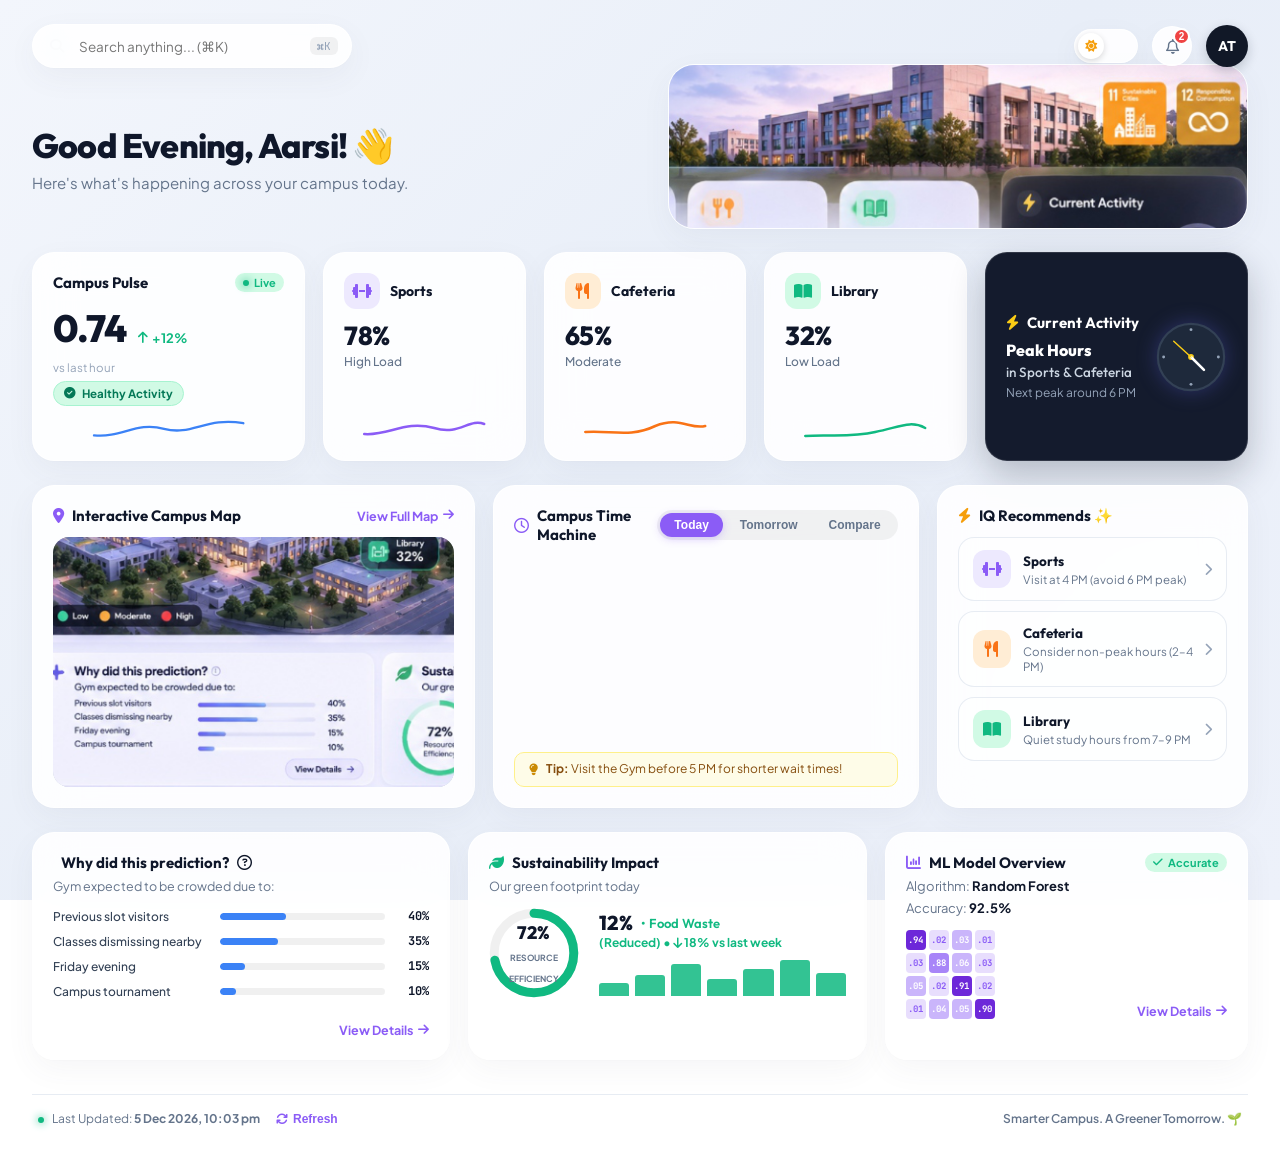
==== web/index.html @ 89b10dd8 "Revamp UI/UX to match collegiate glassmorphic dashboard design" ====
<!DOCTYPE html>
<html lang="en">
<head>
  <meta charset="UTF-8">
  <meta name="viewport" content="width=device-width, initial-scale=1.0">
  <title>Campus IQ | Smart Campus Resource Intelligence</title>
  <link rel="preconnect" href="https://fonts.googleapis.com">
  <link rel="preconnect" href="https://fonts.gstatic.com" crossorigin>
  <link href="https://fonts.googleapis.com/css2?family=JetBrains+Mono:wght@400;500;600;700&family=Outfit:wght@400;500;600;700;800;900&family=Plus+Jakarta+Sans:wght@300;400;500;600;700;800&display=swap" rel="stylesheet">
  <link rel="stylesheet" href="https://cdnjs.cloudflare.com/ajax/libs/font-awesome/6.4.0/css/all.min.css">
  <script src="js/chart.umd.min.js"></script>
  <link rel="stylesheet" href="css/style.css">
</head>
<body>

  <!-- ==============================================================================
       1. TOP NAVBAR (SEARCH & CONTROLS)
       ============================================================================== -->
  <header class="top-navbar">
    <div class="search-pill-box">
      <i class="fa-solid fa-magnifying-glass"></i>
      <input type="text" class="search-pill-input" id="global-search-input" placeholder="Search anything... (⌘K)">
      <span class="search-shortcut-badge">⌘K</span>
    </div>

    <div class="top-nav-right">
      <!-- Dark/Light Theme Toggle Switch -->
      <div class="theme-toggle-pill" id="theme-toggle-btn" title="Toggle Light / Dark Mode">
        <div class="theme-toggle-slider" id="theme-toggle-slider">
          <i class="fa-solid fa-sun" id="theme-toggle-icon"></i>
        </div>
      </div>

      <!-- Notification Bell with Unread Badge -->
      <button class="notif-btn" id="btn-notifications" title="Campus Alerts (2 Unread)">
        <i class="fa-regular fa-bell"></i>
        <span class="notif-badge">2</span>
      </button>

      <!-- User Profile Badge (Aarsi Trivedi) -->
      <div class="user-avatar-pill" id="btn-user-profile" title="Aarsi Trivedi — Student Dashboard">
        AT
      </div>
    </div>
  </header>

  <!-- ==============================================================================
       2. HERO GREETING BANNER & CAMPUS ARCHITECTURE PANORAMA
       ============================================================================== -->
  <section class="hero-greeting-container">
    <div class="greeting-text-wrap">
      <h1 id="greeting-title">Good Evening, Aarsi! 👋</h1>
      <p>Here's what's happening across your campus today.</p>
    </div>

    <!-- Campus Panorama Illustration & SDG Badges -->
    <div class="campus-panorama-box">
      <img src="images/building_clean.png" alt="Campus Architecture" class="campus-panorama-bg">
    </div>
  </section>

  <!-- ==============================================================================
       3. ROW 1: STATUS & TELEMETRY CARDS (5 COLUMNS)
       ============================================================================== -->
  <section class="row-status-cards">

    <!-- Card 1: Campus Pulse -->
    <div class="glass-card pulse-hero-card">
      <div class="card-header-flex">
        <span class="card-title-sm">Campus Pulse</span>
        <span class="live-pill">
          <span class="live-dot-pulsing"></span> Live
        </span>
      </div>

      <div class="pulse-val-group">
        <span class="pulse-big-number" id="card-cpi-val">0.74</span>
        <span class="pulse-trend-tag">
          <i class="fa-solid fa-arrow-up"></i> +12%
        </span>
      </div>
      <div class="pulse-sub-label">vs last hour</div>

      <div class="pulse-footer-flex">
        <span class="health-pill">
          <i class="fa-solid fa-circle-check"></i> Healthy Activity
        </span>
      </div>

      <!-- Decorative Smooth Wave Sparkline -->
      <svg class="sparkline-svg" viewBox="0 0 160 30" fill="none" xmlns="http://www.w3.org/2000/svg">
        <path d="M0,25 C30,28 45,10 75,18 C105,26 120,5 160,12" stroke="#3b82f6" stroke-width="2.5" stroke-linecap="round"/>
      </svg>
    </div>

    <!-- Card 2: Sports -->
    <div class="glass-card facility-metric-card" onclick="openFacilityDrawer('sports')" title="Click to view full Sports Complex simulator">
      <div>
        <div class="facility-top-row">
          <div class="facility-icon-circle icon-purple">
            <i class="fa-solid fa-dumbbell"></i>
          </div>
          <span class="facility-name">Sports</span>
        </div>
        <div class="facility-main-val" id="card-sports-val">78%</div>
        <div class="facility-load-text" id="card-sports-status">High Load</div>
      </div>
      <!-- Purple Sparkline Wave -->
      <svg class="sparkline-svg" viewBox="0 0 120 28" fill="none">
        <path d="M0,22 C25,24 40,8 70,16 C95,24 105,6 120,12" stroke="#8b5cf6" stroke-width="2.5" stroke-linecap="round"/>
      </svg>
    </div>

    <!-- Card 3: Cafeteria -->
    <div class="glass-card facility-metric-card" onclick="openFacilityDrawer('food')" title="Click to view Cafeteria & SDG 12 waste planner">
      <div>
        <div class="facility-top-row">
          <div class="facility-icon-circle icon-orange">
            <i class="fa-solid fa-utensils"></i>
          </div>
          <span class="facility-name">Cafeteria</span>
        </div>
        <div class="facility-main-val" id="card-food-val">65%</div>
        <div class="facility-load-text" id="card-food-status">Moderate</div>
      </div>
      <!-- Orange Sparkline Wave -->
      <svg class="sparkline-svg" viewBox="0 0 120 28" fill="none">
        <path d="M0,20 C25,18 45,26 70,14 C95,4 105,18 120,14" stroke="#f97316" stroke-width="2.5" stroke-linecap="round"/>
      </svg>
    </div>

    <!-- Card 4: Library -->
    <div class="glass-card facility-metric-card" onclick="openFacilityDrawer('library')" title="Click to view Library study space availability">
      <div>
        <div class="facility-top-row">
          <div class="facility-icon-circle icon-green">
            <i class="fa-solid fa-book-open"></i>
          </div>
          <span class="facility-name">Library</span>
        </div>
        <div class="facility-main-val" id="card-lib-val">32%</div>
        <div class="facility-load-text" id="card-lib-status">Low Load</div>
      </div>
      <!-- Green Sparkline Wave -->
      <svg class="sparkline-svg" viewBox="0 0 120 28" fill="none">
        <path d="M0,24 C20,22 45,26 70,20 C95,15 105,8 120,16" stroke="#10b981" stroke-width="2.5" stroke-linecap="round"/>
      </svg>
    </div>

    <!-- Card 5: Current Activity (Dark Navy) -->
    <div class="glass-card dark-activity-card">
      <div class="activity-info-side">
        <span class="card-title-sm"><i class="fa-solid fa-bolt"></i> Current Activity</span>
        <div class="activity-headline">Peak Hours<br><span style="font-weight: 500; font-size: 13.5px; color: #cbd5e1;">in Sports & Cafeteria</span></div>
        <div class="activity-next-peak">Next peak around 6 PM</div>
      </div>
      <div class="clock-graphic-side">
        <!-- Elegant Animated Analog Clock Graphic -->
        <svg class="analog-clock-svg" viewBox="0 0 100 100">
          <circle cx="50" cy="50" r="46" fill="#1e293b" stroke="#334155" stroke-width="3"/>
          <circle cx="50" cy="50" r="4" fill="#facc15"/>
          <!-- Hour tick marks -->
          <circle cx="50" cy="12" r="2" fill="#94a3b8"/><circle cx="88" cy="50" r="2" fill="#94a3b8"/>
          <circle cx="50" cy="88" r="2" fill="#94a3b8"/><circle cx="12" cy="50" r="2" fill="#94a3b8"/>
          <!-- Clock Hands (Time ~ 5:40) -->
          <line x1="50" y1="50" x2="68" y2="68" stroke="#ffffff" stroke-width="3.5" stroke-linecap="round"/>
          <line x1="50" y1="50" x2="26" y2="28" stroke="#facc15" stroke-width="2" stroke-linecap="round"/>
        </svg>
      </div>
    </div>

  </section>

  <!-- ==============================================================================
       4. ROW 2: MAP, TIME MACHINE & IQ RECOMMENDS (3 COLUMNS)
       ============================================================================== -->
  <section class="row-main-content">

    <!-- Card 6: Interactive Campus Map -->
    <div class="glass-card map-card-container">
      <div class="card-header-flex">
        <span class="card-title-sm"><i class="fa-solid fa-location-dot" style="color: var(--purple-main);"></i> Interactive Campus Map</span>
        <button class="card-action-link" onclick="openFacilityDrawer('map')">
          View Full Map <i class="fa-solid fa-arrow-right"></i>
        </button>
      </div>

      <div class="campus-map-interactive-wrap">
        <!-- 3D Isometric Campus Map Graphic (Exact Match) -->
        <img src="images/campus_map.png" alt="Interactive Campus Map" class="campus-map-img">

        <!-- Clickable Interactive Hotspots directly over the pins -->
        <div class="map-interactive-hotspot hotspot-sports" onclick="openFacilityDrawer('sports')" title="Sports Complex: 78% (Click to simulate)"></div>
        <div class="map-interactive-hotspot hotspot-cafeteria" onclick="openFacilityDrawer('food')" title="Cafeteria: 65% (Click to plan meal batch)"></div>
        <div class="map-interactive-hotspot hotspot-library" onclick="openFacilityDrawer('library')" title="Library: 32% (Click for seat availability)"></div>
      </div>
    </div>

    <!-- Card 7: Campus Time Machine -->
    <div class="glass-card time-machine-card">
      <div class="card-header-flex">
        <span class="card-title-sm"><i class="fa-regular fa-clock" style="color: var(--purple-main);"></i> Campus Time Machine</span>
        <!-- Time Machine Segmented Pills -->
        <div class="segmented-control-pills">
          <button class="seg-pill-btn active" data-period="today">Today</button>
          <button class="seg-pill-btn" data-period="tomorrow">Tomorrow</button>
          <button class="seg-pill-btn" data-period="compare">Compare</button>
        </div>
      </div>

      <!-- Hourly Line Chart Container -->
      <div class="chart-area-time-machine">
        <canvas id="timeMachineMainChart"></canvas>
      </div>

      <!-- Actionable Tip Banner -->
      <div class="tip-banner-pill">
        <i class="fa-solid fa-lightbulb" style="color: #ca8a04;"></i>
        <span><strong>Tip:</strong> Visit the Gym before 5 PM for shorter wait times!</span>
      </div>
    </div>

    <!-- Card 8: IQ Recommends -->
    <div class="glass-card iq-recommends-card">
      <div class="card-header-flex">
        <span class="card-title-sm"><i class="fa-solid fa-bolt" style="color: #f59e0b;"></i> IQ Recommends ✨</span>
      </div>

      <div class="recommends-list-wrap">
        <!-- Recommends 1: Sports -->
        <div class="rec-item-interactive" onclick="openFacilityDrawer('sports')">
          <div class="rec-item-left">
            <div class="rec-icon-square icon-purple">
              <i class="fa-solid fa-dumbbell"></i>
            </div>
            <div>
              <div class="rec-text-title">Sports</div>
              <div class="rec-text-sub">Visit at 4 PM (avoid 6 PM peak)</div>
            </div>
          </div>
          <i class="fa-solid fa-chevron-right rec-chevron"></i>
        </div>

        <!-- Recommends 2: Cafeteria -->
        <div class="rec-item-interactive" onclick="openFacilityDrawer('food')">
          <div class="rec-item-left">
            <div class="rec-icon-square icon-orange">
              <i class="fa-solid fa-utensils"></i>
            </div>
            <div>
              <div class="rec-text-title">Cafeteria</div>
              <div class="rec-text-sub">Consider non-peak hours (2–4 PM)</div>
            </div>
          </div>
          <i class="fa-solid fa-chevron-right rec-chevron"></i>
        </div>

        <!-- Recommends 3: Library -->
        <div class="rec-item-interactive" onclick="openFacilityDrawer('library')">
          <div class="rec-item-left">
            <div class="rec-icon-square icon-green">
              <i class="fa-solid fa-book-open"></i>
            </div>
            <div>
              <div class="rec-text-title">Library</div>
              <div class="rec-text-sub">Quiet study hours from 7–9 PM</div>
            </div>
          </div>
          <i class="fa-solid fa-chevron-right rec-chevron"></i>
        </div>
      </div>
    </div>

  </section>

  <!-- ==============================================================================
       5. ROW 3: ML EXPLANATION, SUSTAINABILITY & MODEL OVERVIEW (3 COLUMNS)
       ============================================================================== -->
  <section class="row-bottom-cards">

    <!-- Card 9: Why did this prediction? -->
    <div class="glass-card prediction-why-card">
      <div>
        <div class="card-header-flex">
          <span class="card-title-sm"><i class="fa-solid fa-sparkles" style="color: var(--blue-main);"></i> Why did this prediction? <i class="fa-regular fa-circle-question text-dim" title="Instance-level classical ML factor attribution"></i></span>
        </div>
        <div class="factor-sub-note">Gym expected to be crowded due to:</div>

        <!-- Factor 1 -->
        <div class="factor-bar-row">
          <span class="factor-label">Previous slot visitors</span>
          <div class="factor-progress-track">
            <div class="factor-progress-fill" style="width: 40%;"></div>
          </div>
          <span class="factor-pct-text">40%</span>
        </div>

        <!-- Factor 2 -->
        <div class="factor-bar-row">
          <span class="factor-label">Classes dismissing nearby</span>
          <div class="factor-progress-track">
            <div class="factor-progress-fill" style="width: 35%;"></div>
          </div>
          <span class="factor-pct-text">35%</span>
        </div>

        <!-- Factor 3 -->
        <div class="factor-bar-row">
          <span class="factor-label">Friday evening</span>
          <div class="factor-progress-track">
            <div class="factor-progress-fill" style="width: 15%;"></div>
          </div>
          <span class="factor-pct-text">15%</span>
        </div>

        <!-- Factor 4 -->
        <div class="factor-bar-row">
          <span class="factor-label">Campus tournament</span>
          <div class="factor-progress-track">
            <div class="factor-progress-fill" style="width: 10%;"></div>
          </div>
          <span class="factor-pct-text">10%</span>
        </div>
      </div>

      <div style="text-align: right; margin-top: 10px;">
        <button class="card-action-link" onclick="openFacilityDrawer('explain')">
          View Details <i class="fa-solid fa-arrow-right"></i>
        </button>
      </div>
    </div>

    <!-- Card 10: Sustainability Impact -->
    <div class="glass-card sustainability-card">
      <div>
        <div class="card-header-flex">
          <span class="card-title-sm"><i class="fa-solid fa-leaf" style="color: var(--green-main);"></i> Sustainability Impact</span>
        </div>
        <div class="factor-sub-note">Our green footprint today</div>

        <div class="sustainability-body-flex">
          <!-- Circular Progress Gauge on Left -->
          <div class="circular-gauge-sustain">
            <svg viewBox="0 0 36 36" style="width: 90px; height: 90px;">
              <path d="M18 2.0845 a 15.9155 15.9155 0 0 1 0 31.831 a 15.9155 15.9155 0 0 1 0 -31.831" fill="none" stroke="rgba(0,0,0,0.06)" stroke-width="3.6"/>
              <path d="M18 2.0845 a 15.9155 15.9155 0 0 1 0 31.831 a 15.9155 15.9155 0 0 1 0 -31.831" fill="none" stroke="#10b981" stroke-width="3.6" stroke-dasharray="72, 100" stroke-linecap="round"/>
            </svg>
            <div class="sustain-center-text">
              <span class="sustain-center-val">72%</span>
              <span class="sustain-center-sub">Resource<br>Efficiency</span>
            </div>
          </div>

          <!-- Waste Metrics and Histogram on Right -->
          <div class="sustain-stats-side">
            <div class="sustain-stat-lead">
              12% <span style="font-size: 13px; font-weight: 600; color: #10b981;">&bull; Food Waste</span>
            </div>
            <div class="sustain-stat-sub">
              (Reduced) &bull; <i class="fa-solid fa-arrow-down"></i> 18% vs last week
            </div>

            <!-- Mini Histogram Bars -->
            <div class="mini-histogram-wrap">
              <div class="mini-hist-bar" style="height: 35%;"></div>
              <div class="mini-hist-bar" style="height: 55%;"></div>
              <div class="mini-hist-bar" style="height: 85%;"></div>
              <div class="mini-hist-bar" style="height: 45%;"></div>
              <div class="mini-hist-bar" style="height: 70%;"></div>
              <div class="mini-hist-bar" style="height: 95%;"></div>
              <div class="mini-hist-bar" style="height: 60%;"></div>
            </div>
          </div>
        </div>
      </div>
    </div>

    <!-- Card 11: ML Model Overview -->
    <div class="glass-card model-overview-card">
      <div>
        <div class="card-header-flex">
          <span class="card-title-sm"><i class="fa-solid fa-chart-column" style="color: var(--purple-main);"></i> ML Model Overview</span>
          <span class="live-pill">
            <i class="fa-solid fa-check"></i> Accurate
          </span>
        </div>

        <div class="model-meta-line">Algorithm: <strong>Random Forest</strong></div>
        <div class="model-meta-line">Accuracy: <strong>92.5%</strong></div>

        <div class="model-grid-and-btn">
          <!-- 4x4 Confusion Matrix Heatmap Blocks -->
          <div class="confusion-matrix-grid" title="Normalized Confusion Matrix (4x4 Multiclass Risk)">
            <div class="matrix-cell cell-p4">.94</div>
            <div class="matrix-cell cell-p1">.02</div>
            <div class="matrix-cell cell-p2">.03</div>
            <div class="matrix-cell cell-p1">.01</div>

            <div class="matrix-cell cell-p1">.03</div>
            <div class="matrix-cell cell-p3">.88</div>
            <div class="matrix-cell cell-p2">.06</div>
            <div class="matrix-cell cell-p1">.03</div>

            <div class="matrix-cell cell-p2">.05</div>
            <div class="matrix-cell cell-p1">.02</div>
            <div class="matrix-cell cell-p4">.91</div>
            <div class="matrix-cell cell-p1">.02</div>

            <div class="matrix-cell cell-p1">.01</div>
            <div class="matrix-cell cell-p2">.04</div>
            <div class="matrix-cell cell-p2">.05</div>
            <div class="matrix-cell cell-p4">.90</div>
          </div>

          <button class="card-action-link" onclick="openFacilityDrawer('models')">
            View Details <i class="fa-solid fa-arrow-right"></i>
          </button>
        </div>
      </div>
    </div>

  </section>

  <!-- ==============================================================================
       6. DASHBOARD FOOTER
       ============================================================================== -->
  <footer class="dashboard-footer">
    <div class="footer-left">
      <span><span class="live-dot-pulsing" style="display: inline-block; vertical-align: middle; margin-right: 6px;"></span> Last Updated: <strong id="footer-live-time">13 Nov 2026, 9:42 PM</strong></span>
      <button class="refresh-btn" id="btn-footer-refresh" onclick="refreshDashboardData()">
        <i class="fa-solid fa-arrows-rotate"></i> Refresh
      </button>
    </div>
    <div class="footer-right">
      Smarter Campus. A Greener Tomorrow. 🌱
    </div>
  </footer>

  <!-- ==============================================================================
       7. SLIDE-OUT DRAWER / MODAL FOR DEEP DIVE, WHAT-IF & DATASET RETRAINING
       ============================================================================== -->
  <div class="drawer-backdrop" id="drawer-backdrop" onclick="closeDrawer(event)">
    <div class="slide-drawer" id="slide-drawer" onclick="event.stopPropagation()">
      <div class="drawer-header">
        <h2 class="drawer-title" id="drawer-main-title">Facility Deep Dive</h2>
        <button class="drawer-close-btn" onclick="closeDrawerDirect()">
          <i class="fa-solid fa-xmark"></i>
        </button>
      </div>

      <!-- Drawer Nav Tabs -->
      <div class="drawer-nav-tabs">
        <button class="drawer-tab-btn active" data-pane="pane-simulator">🎮 What-If Simulator</button>
        <button class="drawer-tab-btn" data-pane="pane-models">📊 Model Benchmarks</button>
        <button class="drawer-tab-btn" data-pane="pane-stats">🔬 Statistical Rigor</button>
        <button class="drawer-tab-btn" data-pane="pane-upload">📁 Excel Ingestion</button>
        <button class="drawer-tab-btn" data-pane="pane-dataset">📋 Raw Observations</button>
      </div>

      <!-- Pane 1: Simulator -->
      <div class="drawer-pane active" id="pane-simulator">
        <h3 style="font-size: 16px; margin-bottom: 12px; font-weight: 700;">Simulate Multi-Facility Campus Scenarios</h3>
        <p style="font-size: 13px; color: var(--text-muted); margin-bottom: 16px;">
          Adjust physical attendance parameters to evaluate real-time overcrowding predictions and alternative slot recommendations.
        </p>

        <div class="form-grid" style="display: grid; grid-template-columns: 1fr 1fr; gap: 12px;">
          <div>
            <label style="font-size: 12px; font-weight: 600;">Starting Hour: <strong id="sim-hour-val">18:00</strong></label>
            <input type="range" id="sim-drawer-hour" min="8" max="21" value="18" style="width: 100%;">
          </div>
          <div>
            <label style="font-size: 12px; font-weight: 600;">Day of Week</label>
            <select id="sim-drawer-day" style="width: 100%; padding: 8px; border-radius: 8px; border: 1px solid #cbd5e1;">
              <option value="4" selected>Friday</option>
              <option value="0">Monday</option>
              <option value="2">Wednesday</option>
              <option value="5">Saturday</option>
            </select>
          </div>
          <div>
            <label style="font-size: 12px; font-weight: 600;">Classes Dismissing Nearby</label>
            <input type="range" id="sim-drawer-classes" min="0" max="5" value="3" style="width: 100%;">
          </div>
          <div>
            <label style="font-size: 12px; font-weight: 600;">Campus Events</label>
            <select id="sim-drawer-event" style="width: 100%; padding: 8px; border-radius: 8px; border: 1px solid #cbd5e1;">
              <option value="none">No Events</option>
              <option value="tournament" selected>Campus Tournament</option>
              <option value="cultural">Cultural Fest</option>
            </select>
          </div>
        </div>

        <button class="btn btn-primary" id="btn-drawer-run-sim" style="margin-top: 16px; width: 100%; padding: 10px; background: #8b5cf6; color: white; border: none; border-radius: 10px; font-weight: 700; cursor: pointer;">
          <i class="fa-solid fa-calculator"></i> Run Classical ML Prediction
        </button>

        <div id="drawer-sim-results" style="margin-top: 16px; padding: 14px; background: rgba(0,0,0,0.03); border-radius: 12px; border: 1px solid #e2e8f0;">
          <div style="font-size: 13px; font-weight: 700; margin-bottom: 6px;">Live Inference Output:</div>
          <div style="font-size: 24px; font-weight: 800; color: #8b5cf6;" id="drawer-pred-output">178 visitors (89.0% load)</div>
          <div style="font-size: 12px; color: #dc2626; font-weight: 600; margin-top: 4px;">⚠️ High Overcrowding Risk Alert</div>
          <div style="font-size: 12px; color: #16a34a; font-weight: 600; margin-top: 8px;">⭐ Recommendation: Shift to 2:00 PM (-42% crowd reduction)</div>
        </div>
      </div>

      <!-- Pane 2: Model Benchmarks -->
      <div class="drawer-pane" id="pane-models">
        <h3 style="font-size: 16px; margin-bottom: 12px; font-weight: 700;">Classical Machine Learning Benchmarks</h3>
        <p style="font-size: 13px; color: var(--text-muted); margin-bottom: 14px;">Evaluated on strict chronological 80/20 test split (zero temporal data leakage).</p>
        <div class="drawer-table-wrap">
          <table class="drawer-table">
            <thead>
              <tr><th>Domain</th><th>Model</th><th>MAE</th><th>RMSE</th><th>R² Score</th></tr>
            </thead>
            <tbody>
              <tr><td><strong>Sports</strong></td><td>Random Forest</td><td>5.92</td><td>8.07</td><td><strong>0.9287 (Selected)</strong></td></tr>
              <tr><td>Sports</td><td>Linear Regression</td><td>6.07</td><td>7.77</td><td>0.9651</td></tr>
              <tr><td><strong>Cafeteria</strong></td><td>Linear Regression</td><td>8.76</td><td>10.64</td><td><strong>0.9703 (Selected)</strong></td></tr>
              <tr><td><strong>Library</strong></td><td>Linear Regression</td><td>7.84</td><td>10.12</td><td><strong>0.9546 (Selected)</strong></td></tr>
            </tbody>
          </table>
        </div>
      </div>

      <!-- Pane 3: Statistical Rigor -->
      <div class="drawer-pane" id="pane-stats">
        <h3 style="font-size: 16px; margin-bottom: 12px; font-weight: 700;">Formal Hypothesis Testing & EDA</h3>
        <p style="font-size: 13px; color: var(--text-muted);">Parametric Welch t-tests and Non-Parametric Mann-Whitney U tests at alpha = 0.05.</p>
        <div style="display: flex; flex-direction: column; gap: 10px; margin-top: 14px;">
          <div style="padding: 12px; background: rgba(0,0,0,0.03); border-radius: 10px; border-left: 3px solid #8b5cf6;">
            <div style="font-weight: 700; font-size: 13px;">H1: Weekend Sports Attendance Surge</div>
            <div style="font-size: 12px; color: var(--text-muted);">t = -9.136 | p < 0.001 | Cohen's d = -1.16 (Large effect)</div>
            <div style="font-size: 11.5px; color: #16a34a; font-weight: 600; margin-top: 2px;">Decision: Reject H0 (Statistically Significant)</div>
          </div>
          <div style="padding: 12px; background: rgba(0,0,0,0.03); border-radius: 10px; border-left: 3px solid #10b981;">
            <div style="font-weight: 700; font-size: 13px;">H2: Midterm Library Seating Crunch</div>
            <div style="font-size: 12px; color: var(--text-muted);">t = 43.951 | p < 0.001 | Cohen's d = 3.32 (Very Large effect)</div>
            <div style="font-size: 11.5px; color: #16a34a; font-weight: 600; margin-top: 2px;">Decision: Reject H0 (Statistically Significant)</div>
          </div>
        </div>
      </div>

      <!-- Pane 4: Excel Ingestion -->
      <div class="drawer-pane" id="pane-upload">
        <h3 style="font-size: 16px; margin-bottom: 12px; font-weight: 700;">Upload Prepared Campus Dataset (.xlsx / .csv)</h3>
        <p style="font-size: 13px; color: var(--text-muted); margin-bottom: 14px;">
          Fuzzy header normalization auto-maps your Excel columns and executes the 12-step pipeline.
        </p>
        <div style="border: 2px dashed #8b5cf6; padding: 24px; text-align: center; border-radius: 14px; background: rgba(139, 92, 246, 0.04); cursor: pointer;" onclick="document.getElementById('drawer-file-input').click()">
          <i class="fa-solid fa-cloud-arrow-up" style="font-size: 32px; color: #8b5cf6; margin-bottom: 8px;"></i>
          <div style="font-weight: 700; font-size: 14px;">Click to Browse or Drag & Drop Excel File</div>
          <div style="font-size: 11px; color: var(--text-muted); margin-top: 4px;">Supports .xlsx, .xls, and .csv</div>
          <input type="file" id="drawer-file-input" accept=".xlsx, .xls, .csv" style="display: none;">
        </div>
        <button class="btn btn-primary" id="btn-drawer-upload-submit" style="margin-top: 14px; width: 100%; padding: 10px; background: #10b981; color: white; border: none; border-radius: 10px; font-weight: 700; cursor: pointer;">
          <i class="fa-solid fa-gear"></i> Ingest & Retrain All Models
        </button>
      </div>

      <!-- Pane 5: Dataset -->
      <div class="drawer-pane" id="pane-dataset">
        <h3 style="font-size: 16px; margin-bottom: 12px; font-weight: 700;">Raw Campus Sensor & Survey Logs</h3>
        <div class="drawer-table-wrap" style="max-height: 400px; overflow-y: auto;">
          <table class="drawer-table">
            <thead>
              <tr><th>ID</th><th>Date</th><th>Slot</th><th>Sports</th><th>Cafeteria</th><th>Library</th></tr>
            </thead>
            <tbody id="drawer-dataset-tbody">
              <!-- Dynamically populated -->
            </tbody>
          </table>
        </div>
      </div>

    </div>
  </div>

  <script src="js/charts.js?v=5.0"></script>
  <script src="js/app.js?v=5.0"></script>
</body>
</html>
---- web/css/style.css ----
/* ==============================================================================
   Campus IQ - Aesthetic Modern Glassmorphic Dashboard
   Pixel-Perfect Match for Next-Gen Collegiate Experience
   ============================================================================== */

@import url('https://fonts.googleapis.com/css2?family=Outfit:wght@400;500;600;700;800;900&family=Plus+Jakarta+Sans:wght@300;400;500;600;700;800&family=JetBrains+Mono:wght@400;500;600;700&display=swap');

:root {
  /* Core Light Palette (from Reference Image) */
  --bg-page: #eef2f9;
  --bg-gradient: linear-gradient(135deg, #f3f6fc 0%, #e8eef8 50%, #edf1fa 100%);
  --bg-card: rgba(255, 255, 255, 0.88);
  --bg-card-hover: rgba(255, 255, 255, 0.98);
  --bg-card-solid: #ffffff;
  --border-card: rgba(255, 255, 255, 0.9);
  --border-subtle: rgba(226, 232, 240, 0.8);
  
  --text-title: #0f172a;
  --text-body: #334155;
  --text-muted: #64748b;
  --text-dim: #94a3b8;

  /* Theme Accents from Reference Image */
  --purple-main: #8b5cf6;
  --purple-light: #ede9fe;
  --purple-dark: #6d28d9;
  --purple-border: #c4b5fd;

  --orange-main: #f97316;
  --orange-light: #ffedd5;
  --orange-dark: #c2410c;
  --orange-border: #fed7aa;

  --green-main: #10b981;
  --green-light: #d1fae5;
  --green-dark: #047857;
  --green-border: #a7f3d0;

  --blue-main: #3b82f6;
  --blue-light: #dbeafe;
  --blue-dark: #1d4ed8;

  --dark-card-bg: #141b2d;
  --dark-card-text: #ffffff;

  /* Radii */
  --radius-sm: 10px;
  --radius-md: 16px;
  --radius-lg: 22px;
  --radius-xl: 26px;
  --radius-pill: 9999px;

  /* Shadows */
  --shadow-card: 0 10px 30px rgba(71, 85, 105, 0.05), 0 1px 3px rgba(0, 0, 0, 0.02);
  --shadow-hover: 0 18px 40px rgba(71, 85, 105, 0.09), 0 2px 6px rgba(0, 0, 0, 0.03);
  --shadow-dark: 0 14px 35px rgba(20, 27, 45, 0.25);

  --transition: all 0.25s cubic-bezier(0.16, 1, 0.3, 1);
}

/* Dark Mode Variables */
body.dark-mode {
  --bg-page: #0b0f19;
  --bg-gradient: linear-gradient(135deg, #0b0f19 0%, #111827 50%, #0d121f 100%);
  --bg-card: rgba(22, 30, 49, 0.78);
  --bg-card-hover: rgba(28, 38, 62, 0.88);
  --bg-card-solid: #161e31;
  --border-card: rgba(255, 255, 255, 0.08);
  --border-subtle: rgba(255, 255, 255, 0.06);
  --text-title: #f8fafc;
  --text-body: #cbd5e1;
  --text-muted: #94a3b8;
  --text-dim: #64748b;
  --purple-light: rgba(139, 92, 246, 0.15);
  --orange-light: rgba(249, 115, 22, 0.15);
  --green-light: rgba(16, 185, 129, 0.15);
  --blue-light: rgba(59, 130, 246, 0.15);
  --shadow-card: 0 12px 35px rgba(0, 0, 0, 0.4);
}

* {
  margin: 0;
  padding: 0;
  box-sizing: border-box;
}

body {
  font-family: 'Plus Jakarta Sans', -apple-system, BlinkMacSystemFont, sans-serif;
  background: var(--bg-gradient);
  background-attachment: fixed;
  color: var(--text-body);
  min-height: 100vh;
  padding: 24px 32px;
  display: flex;
  flex-direction: column;
  overflow-x: hidden;
}

/* ==============================================================================
   1. TOP NAVIGATION BAR (SEARCH & USER CONTROLS)
   ============================================================================== */
.top-navbar {
  display: flex;
  justify-content: space-between;
  align-items: center;
  margin-bottom: 20px;
  position: relative;
  z-index: 50;
}

.search-pill-box {
  position: relative;
  width: 320px;
}

.search-pill-box i {
  position: absolute;
  left: 18px;
  top: 50%;
  transform: translateY(-50%);
  color: var(--text-dim);
  font-size: 14px;
}

.search-pill-input {
  width: 100%;
  height: 44px;
  background: var(--bg-card);
  backdrop-filter: blur(16px);
  border: 1px solid var(--border-card);
  border-radius: var(--radius-pill);
  padding: 0 20px 0 46px;
  font-size: 13.5px;
  color: var(--text-title);
  outline: none;
  box-shadow: var(--shadow-card);
  transition: var(--transition);
  font-family: inherit;
}

.search-pill-input:focus {
  background: var(--bg-card-solid);
  border-color: var(--purple-main);
  box-shadow: 0 0 0 3px rgba(139, 92, 246, 0.15);
}

.search-shortcut-badge {
  position: absolute;
  right: 14px;
  top: 50%;
  transform: translateY(-50%);
  font-size: 11px;
  color: var(--text-dim);
  background: rgba(0, 0, 0, 0.05);
  padding: 2px 7px;
  border-radius: 6px;
  font-family: 'JetBrains Mono', monospace;
  pointer-events: none;
}

body.dark-mode .search-shortcut-badge {
  background: rgba(255, 255, 255, 0.1);
}

.top-nav-right {
  display: flex;
  align-items: center;
  gap: 14px;
}

/* Theme Toggle Pill */
.theme-toggle-pill {
  width: 64px;
  height: 34px;
  background: var(--bg-card);
  border: 1px solid var(--border-card);
  border-radius: var(--radius-pill);
  display: flex;
  align-items: center;
  padding: 3px;
  cursor: pointer;
  box-shadow: var(--shadow-card);
  position: relative;
}

.theme-toggle-slider {
  width: 26px;
  height: 26px;
  background: #ffffff;
  border-radius: 50%;
  display: flex;
  align-items: center;
  justify-content: center;
  font-size: 12px;
  color: #f59e0b;
  box-shadow: 0 2px 6px rgba(0, 0, 0, 0.15);
  transition: transform 0.3s cubic-bezier(0.34, 1.56, 0.64, 1);
}

body.dark-mode .theme-toggle-slider {
  transform: translateX(30px);
  background: #1e293b;
  color: #38bdf8;
}

/* Notification Button */
.notif-btn {
  width: 40px;
  height: 40px;
  background: var(--bg-card);
  border: 1px solid var(--border-card);
  border-radius: 50%;
  display: flex;
  align-items: center;
  justify-content: center;
  font-size: 15px;
  color: var(--text-muted);
  cursor: pointer;
  position: relative;
  box-shadow: var(--shadow-card);
  transition: var(--transition);
}

.notif-btn:hover {
  transform: scale(1.05);
  color: var(--text-title);
}

.notif-badge {
  position: absolute;
  top: 1px;
  right: 1px;
  width: 17px;
  height: 17px;
  background: #ef4444;
  color: #fff;
  border-radius: 50%;
  font-size: 10px;
  font-weight: 800;
  display: flex;
  align-items: center;
  justify-content: center;
  border: 2px solid #fff;
}

/* User Avatar */
.user-avatar-pill {
  width: 42px;
  height: 42px;
  background: #111827;
  color: #ffffff;
  border-radius: 50%;
  font-family: 'Outfit', sans-serif;
  font-size: 14px;
  font-weight: 700;
  display: flex;
  align-items: center;
  justify-content: center;
  cursor: pointer;
  box-shadow: 0 4px 12px rgba(17, 24, 39, 0.2);
  transition: var(--transition);
}

.user-avatar-pill:hover {
  transform: scale(1.06);
}

/* ==============================================================================
   2. HERO GREETING BANNER & CAMPUS ARCHITECTURE PANORAMA
   ============================================================================== */
.hero-greeting-container {
  display: flex;
  justify-content: space-between;
  align-items: center;
  margin-bottom: 24px;
  position: relative;
  min-height: 140px;
}

.greeting-text-wrap {
  z-index: 2;
}

.greeting-text-wrap h1 {
  font-family: 'Outfit', sans-serif;
  font-size: 34px;
  font-weight: 800;
  color: var(--text-title);
  letter-spacing: -0.8px;
  margin-bottom: 6px;
  display: flex;
  align-items: center;
  gap: 10px;
}

.greeting-text-wrap p {
  font-size: 15px;
  color: var(--text-muted);
  font-weight: 400;
}

/* Panoramic Campus Illustration & SDG Badges */
.campus-panorama-box {
  position: absolute;
  right: 0;
  top: -24px;
  width: 580px;
  height: 165px;
  border-radius: var(--radius-xl);
  overflow: hidden;
  box-shadow: var(--shadow-card);
  border: 1px solid var(--border-card);
  z-index: 1;
}

.campus-panorama-bg {
  width: 100%;
  height: 100%;
  object-fit: cover;
  display: block;
}

/* SDG Badge Cards (Top Right corner) */
.sdg-badges-float {
  position: absolute;
  top: 14px;
  right: 14px;
  display: flex;
  gap: 10px;
  z-index: 5;
}

.sdg-badge-tile {
  width: 64px;
  height: 64px;
  border-radius: 12px;
  color: #fff;
  padding: 6px;
  display: flex;
  flex-direction: column;
  justify-content: space-between;
  box-shadow: 0 4px 14px rgba(0, 0, 0, 0.2);
  text-decoration: none;
  transition: var(--transition);
}

.sdg-badge-tile:hover {
  transform: translateY(-2px);
}

.sdg-11 {
  background: #f97316;
}

.sdg-12 {
  background: #d97706;
}

.sdg-tile-header {
  font-size: 9px;
  font-weight: 800;
  line-height: 1.1;
  text-transform: uppercase;
  font-family: 'Outfit', sans-serif;
}

.sdg-tile-header strong {
  font-size: 13px;
  display: block;
}

.sdg-tile-icon {
  font-size: 18px;
  align-self: flex-end;
}

/* ==============================================================================
   3. ROW 1: STATUS & TELEMETRY CARDS (5 COLUMNS)
   ============================================================================== */
.row-status-cards {
  display: grid;
  grid-template-columns: 1.35fr 1fr 1fr 1fr 1.3fr;
  gap: 18px;
  margin-bottom: 24px;
}

.glass-card {
  background: var(--bg-card);
  backdrop-filter: blur(20px);
  -webkit-backdrop-filter: blur(20px);
  border: 1px solid var(--border-card);
  border-radius: var(--radius-lg);
  padding: 20px;
  box-shadow: var(--shadow-card);
  transition: var(--transition);
  position: relative;
  overflow: hidden;
}

.glass-card:hover {
  transform: translateY(-3px);
  box-shadow: var(--shadow-hover);
  border-color: rgba(255, 255, 255, 1);
}

/* Card 1: Campus Pulse */
.pulse-hero-card {
  display: flex;
  flex-direction: column;
  justify-content: space-between;
}

.card-header-flex {
  display: flex;
  justify-content: space-between;
  align-items: center;
}

.card-title-sm {
  font-family: 'Outfit', sans-serif;
  font-size: 15px;
  font-weight: 700;
  color: var(--text-title);
  display: flex;
  align-items: center;
  gap: 8px;
}

.live-pill {
  font-size: 11px;
  font-weight: 700;
  color: #10b981;
  background: var(--green-light);
  padding: 3px 8px;
  border-radius: var(--radius-pill);
  display: inline-flex;
  align-items: center;
  gap: 5px;
}

.live-dot-pulsing {
  width: 6px;
  height: 6px;
  border-radius: 50%;
  background: #10b981;
  box-shadow: 0 0 8px #10b981;
  animation: pulseGreen 1.8s infinite;
}

@keyframes pulseGreen {
  0%, 100% { transform: scale(1); opacity: 1; }
  50% { transform: scale(1.4); opacity: 0.6; }
}

.pulse-val-group {
  margin: 12px 0 8px;
  display: flex;
  align-items: baseline;
  gap: 12px;
}

.pulse-big-number {
  font-family: 'Outfit', sans-serif;
  font-size: 38px;
  font-weight: 800;
  color: var(--text-title);
  letter-spacing: -1px;
}

.pulse-trend-tag {
  font-size: 13px;
  font-weight: 700;
  color: #10b981;
  display: flex;
  align-items: center;
  gap: 4px;
}

.pulse-sub-label {
  font-size: 11.5px;
  color: var(--text-dim);
}

.pulse-footer-flex {
  display: flex;
  justify-content: space-between;
  align-items: center;
  margin-top: 6px;
}

.health-pill {
  background: var(--green-light);
  color: var(--green-dark);
  border: 1px solid var(--green-border);
  font-size: 11.5px;
  font-weight: 700;
  padding: 4px 10px;
  border-radius: var(--radius-pill);
  display: inline-flex;
  align-items: center;
  gap: 6px;
}

/* Facility Mini Cards (Sports, Cafeteria, Library) */
.facility-metric-card {
  display: flex;
  flex-direction: column;
  justify-content: space-between;
  cursor: pointer;
}

.facility-top-row {
  display: flex;
  align-items: center;
  gap: 10px;
}

.facility-icon-circle {
  width: 36px;
  height: 36px;
  border-radius: 12px;
  display: flex;
  align-items: center;
  justify-content: center;
  font-size: 16px;
}

.icon-purple {
  background: var(--purple-light);
  color: var(--purple-main);
}

.icon-orange {
  background: var(--orange-light);
  color: var(--orange-main);
}

.icon-green {
  background: var(--green-light);
  color: var(--green-main);
}

.facility-name {
  font-family: 'Outfit', sans-serif;
  font-size: 14px;
  font-weight: 700;
  color: var(--text-title);
}

.facility-main-val {
  font-family: 'Outfit', sans-serif;
  font-size: 26px;
  font-weight: 800;
  color: var(--text-title);
  margin: 10px 0 2px;
  letter-spacing: -0.5px;
}

.facility-load-text {
  font-size: 12px;
  color: var(--text-muted);
  font-weight: 500;
}

/* SVG Wave Sparklines */
.sparkline-svg {
  width: 100%;
  height: 28px;
  margin-top: 6px;
  display: block;
}

/* Card 5: Current Activity (Dark Navy) */
.dark-activity-card {
  background: var(--dark-card-bg);
  border: 1px solid rgba(255, 255, 255, 0.12);
  color: #ffffff;
  display: flex;
  justify-content: space-between;
  align-items: center;
  box-shadow: var(--shadow-dark);
}

.dark-activity-card .card-title-sm {
  color: #ffffff;
}

.dark-activity-card .card-title-sm i {
  color: #facc15;
}

.activity-info-side {
  flex: 1;
}

.activity-headline {
  font-family: 'Outfit', sans-serif;
  font-size: 16px;
  font-weight: 800;
  color: #ffffff;
  margin: 8px 0 4px;
  line-height: 1.3;
}

.activity-next-peak {
  font-size: 12px;
  color: #94a3b8;
}

.clock-graphic-side {
  width: 72px;
  height: 72px;
  margin-left: 14px;
}

.analog-clock-svg {
  width: 100%;
  height: 100%;
  filter: drop-shadow(0 0 10px rgba(99, 102, 241, 0.3));
}

/* ==============================================================================
   4. ROW 2: MAP, TIME MACHINE & IQ RECOMMENDS (3 COLUMNS)
   ============================================================================== */
.row-main-content {
  display: grid;
  grid-template-columns: 1.35fr 1.3fr 0.95fr;
  gap: 18px;
  margin-bottom: 24px;
}

/* Interactive Campus Map Card */
.map-card-container {
  display: flex;
  flex-direction: column;
}

.card-action-link {
  font-size: 12.5px;
  font-weight: 700;
  color: var(--purple-main);
  text-decoration: none;
  display: inline-flex;
  align-items: center;
  gap: 5px;
  transition: var(--transition);
  cursor: pointer;
  background: none;
  border: none;
  font-family: inherit;
}

.card-action-link:hover {
  color: var(--purple-dark);
  transform: translateX(3px);
}

.campus-map-interactive-wrap {
  position: relative;
  width: 100%;
  height: 250px;
  border-radius: var(--radius-md);
  overflow: hidden;
  margin-top: 12px;
  background: #cbd5e1;
  box-shadow: inset 0 2px 6px rgba(0, 0, 0, 0.08);
}

.campus-map-img {
  width: 100%;
  height: 100%;
  object-fit: cover;
  display: block;
}

.map-interactive-hotspot {
  position: absolute;
  cursor: pointer;
  border-radius: var(--radius-pill);
  transition: var(--transition);
  z-index: 10;
}

.map-interactive-hotspot:hover {
  outline: 2px solid rgba(255, 255, 255, 0.9);
  box-shadow: 0 0 14px rgba(255, 255, 255, 0.8);
}

.hotspot-sports {
  left: 20%;
  top: 21%;
  width: 22%;
  height: 15%;
}

.hotspot-cafeteria {
  left: 58%;
  top: 19%;
  width: 23%;
  height: 15%;
}

.hotspot-library {
  left: 77%;
  top: 48%;
  width: 21%;
  height: 15%;
}

/* Floating Interactive Location Pins */
.map-location-pin {
  position: absolute;
  transform: translate(-50%, -50%);
  display: flex;
  align-items: center;
  gap: 6px;
  padding: 6px 12px;
  border-radius: var(--radius-pill);
  font-size: 11.5px;
  font-weight: 800;
  font-family: 'Outfit', sans-serif;
  color: #ffffff;
  cursor: pointer;
  box-shadow: 0 6px 16px rgba(0, 0, 0, 0.25);
  transition: var(--transition);
  backdrop-filter: blur(10px);
  z-index: 10;
}

.map-location-pin:hover {
  transform: translate(-50%, -50%) scale(1.1);
  z-index: 20;
}

.pin-sports {
  top: 36%;
  left: 28%;
  background: rgba(124, 58, 237, 0.92);
  border: 1.5px solid #c4b5fd;
}

.pin-cafeteria {
  top: 32%;
  left: 64%;
  background: rgba(234, 88, 12, 0.92);
  border: 1.5px solid #fed7aa;
}

.pin-library {
  top: 74%;
  left: 78%;
  background: rgba(5, 150, 105, 0.92);
  border: 1.5px solid #a7f3d0;
}

.map-legend-bar {
  position: absolute;
  bottom: 12px;
  left: 12px;
  background: rgba(255, 255, 255, 0.9);
  backdrop-filter: blur(8px);
  padding: 4px 10px;
  border-radius: var(--radius-pill);
  display: flex;
  align-items: center;
  gap: 12px;
  font-size: 11px;
  font-weight: 700;
  color: #334155;
  box-shadow: 0 2px 8px rgba(0, 0, 0, 0.1);
}

body.dark-mode .map-legend-bar {
  background: rgba(15, 23, 42, 0.85);
  color: #cbd5e1;
}

.legend-chip {
  display: flex;
  align-items: center;
  gap: 5px;
}

.legend-indicator-dot {
  width: 7px;
  height: 7px;
  border-radius: 50%;
}

.dot-green { background: #10b981; }
.dot-yellow { background: #f59e0b; }
.dot-red { background: #ef4444; }

/* Campus Time Machine Card */
.time-machine-card {
  display: flex;
  flex-direction: column;
  justify-content: space-between;
}

.segmented-control-pills {
  display: flex;
  background: rgba(0, 0, 0, 0.05);
  padding: 3px;
  border-radius: var(--radius-pill);
  gap: 3px;
}

body.dark-mode .segmented-control-pills {
  background: rgba(255, 255, 255, 0.08);
}

.seg-pill-btn {
  background: transparent;
  border: none;
  font-size: 12px;
  font-weight: 600;
  color: var(--text-muted);
  padding: 5px 14px;
  border-radius: var(--radius-pill);
  cursor: pointer;
  transition: var(--transition);
}

.seg-pill-btn:hover {
  color: var(--text-title);
}

.seg-pill-btn.active {
  background: var(--purple-main);
  color: #ffffff;
  box-shadow: 0 2px 8px rgba(139, 92, 246, 0.3);
}

.chart-area-time-machine {
  position: relative;
  width: 100%;
  height: 180px;
  margin-top: 10px;
}

.tip-banner-pill {
  background: #fefce8;
  border: 1px solid #fef08a;
  color: #854d0e;
  padding: 8px 14px;
  border-radius: var(--radius-sm);
  font-size: 12px;
  display: flex;
  align-items: center;
  gap: 8px;
  margin-top: 10px;
  line-height: 1.4;
}

body.dark-mode .tip-banner-pill {
  background: rgba(234, 179, 8, 0.12);
  border-color: rgba(234, 179, 8, 0.25);
  color: #fef08a;
}

/* Column 3: IQ Recommends */
.iq-recommends-card {
  display: flex;
  flex-direction: column;
}

.recommends-list-wrap {
  display: flex;
  flex-direction: column;
  gap: 10px;
  margin-top: 12px;
  flex: 1;
}

.rec-item-interactive {
  display: flex;
  align-items: center;
  justify-content: space-between;
  padding: 12px 14px;
  background: rgba(255, 255, 255, 0.5);
  border: 1px solid var(--border-subtle);
  border-radius: var(--radius-md);
  cursor: pointer;
  transition: var(--transition);
}

body.dark-mode .rec-item-interactive {
  background: rgba(255, 255, 255, 0.03);
}

.rec-item-interactive:hover {
  background: var(--bg-card-hover);
  border-color: var(--purple-border);
  transform: translateX(3px);
  box-shadow: 0 4px 14px rgba(0, 0, 0, 0.04);
}

.rec-item-left {
  display: flex;
  align-items: center;
  gap: 12px;
}

.rec-icon-square {
  width: 38px;
  height: 38px;
  border-radius: 12px;
  display: flex;
  align-items: center;
  justify-content: center;
  font-size: 16px;
  flex-shrink: 0;
}

.rec-text-title {
  font-family: 'Outfit', sans-serif;
  font-size: 13.5px;
  font-weight: 700;
  color: var(--text-title);
  margin-bottom: 2px;
}

.rec-text-sub {
  font-size: 11.5px;
  color: var(--text-muted);
}

.rec-chevron {
  font-size: 13px;
  color: var(--text-dim);
}

/* ==============================================================================
   5. ROW 3: ML EXPLANATION, SUSTAINABILITY & MODEL OVERVIEW (3 COLUMNS)
   ============================================================================== */
.row-bottom-cards {
  display: grid;
  grid-template-columns: 1.15fr 1.1fr 1fr;
  gap: 18px;
  margin-bottom: 24px;
}

/* Why did this prediction? Card */
.prediction-why-card {
  display: flex;
  flex-direction: column;
  justify-content: space-between;
}

.factor-sub-note {
  font-size: 12.5px;
  color: var(--text-muted);
  margin: 6px 0 14px;
}

.factor-bar-row {
  display: flex;
  align-items: center;
  justify-content: space-between;
  margin-bottom: 9px;
  font-size: 12px;
}

.factor-label {
  color: var(--text-body);
  font-weight: 500;
  width: 155px;
}

.factor-progress-track {
  flex: 1;
  height: 7px;
  background: rgba(0, 0, 0, 0.06);
  border-radius: var(--radius-pill);
  margin: 0 12px;
  overflow: hidden;
}

body.dark-mode .factor-progress-track {
  background: rgba(255, 255, 255, 0.1);
}

.factor-progress-fill {
  height: 100%;
  background: var(--blue-main);
  border-radius: var(--radius-pill);
}

.factor-pct-text {
  font-family: 'JetBrains Mono', monospace;
  font-weight: 700;
  color: var(--text-title);
  font-size: 12px;
  width: 32px;
  text-align: right;
}

/* Sustainability Impact Card */
.sustainability-card {
  display: flex;
  flex-direction: column;
  justify-content: space-between;
}

.sustainability-body-flex {
  display: flex;
  align-items: center;
  gap: 20px;
  margin-top: 12px;
}

.circular-gauge-sustain {
  width: 90px;
  height: 90px;
  position: relative;
  flex-shrink: 0;
}

.sustain-center-text {
  position: absolute;
  top: 50%;
  left: 50%;
  transform: translate(-50%, -50%);
  text-align: center;
}

.sustain-center-val {
  font-family: 'Outfit', sans-serif;
  font-size: 18px;
  font-weight: 800;
  color: var(--text-title);
  display: block;
}

.sustain-center-sub {
  font-size: 8.5px;
  color: var(--text-muted);
  text-transform: uppercase;
  font-weight: 700;
}

.sustain-stats-side {
  flex: 1;
}

.sustain-stat-lead {
  font-family: 'Outfit', sans-serif;
  font-size: 20px;
  font-weight: 800;
  color: var(--text-title);
  display: flex;
  align-items: center;
  gap: 8px;
}

.sustain-stat-sub {
  font-size: 12px;
  color: #10b981;
  font-weight: 700;
  margin-bottom: 8px;
}

/* Mini Bar Chart Graphic for Food Waste */
.mini-histogram-wrap {
  display: flex;
  align-items: flex-end;
  gap: 6px;
  height: 38px;
  margin-top: 6px;
}

.mini-hist-bar {
  flex: 1;
  background: var(--green-main);
  border-radius: 3px 3px 0 0;
  opacity: 0.85;
  transition: height 0.4s ease;
}

.mini-hist-bar:hover {
  opacity: 1;
}

/* ML Model Overview Card */
.model-overview-card {
  display: flex;
  flex-direction: column;
  justify-content: space-between;
}

.model-meta-line {
  font-size: 13px;
  color: var(--text-muted);
  margin-top: 6px;
}

.model-meta-line strong {
  color: var(--text-title);
  font-weight: 700;
}

.model-grid-and-btn {
  display: flex;
  justify-content: space-between;
  align-items: flex-end;
  margin-top: 14px;
}

/* Confusion Matrix Heatmap (Purple 4x4 Grid) */
.confusion-matrix-grid {
  display: grid;
  grid-template-columns: repeat(4, 20px);
  gap: 3px;
}

.matrix-cell {
  width: 20px;
  height: 20px;
  border-radius: 4px;
  font-size: 9px;
  font-family: 'JetBrains Mono', monospace;
  font-weight: 700;
  display: flex;
  align-items: center;
  justify-content: center;
}

.cell-p1 { background: rgba(139, 92, 246, 0.2); color: #8b5cf6; }
.cell-p2 { background: rgba(139, 92, 246, 0.45); color: #fff; }
.cell-p3 { background: rgba(139, 92, 246, 0.75); color: #fff; }
.cell-p4 { background: #6d28d9; color: #fff; }

/* ==============================================================================
   6. FOOTER
   ============================================================================== */
.dashboard-footer {
  display: flex;
  justify-content: space-between;
  align-items: center;
  padding: 16px 6px;
  font-size: 12px;
  color: var(--text-muted);
  border-top: 1px solid var(--border-subtle);
  margin-top: 10px;
}

.footer-left {
  display: flex;
  align-items: center;
  gap: 16px;
}

.refresh-btn {
  background: none;
  border: none;
  color: var(--purple-main);
  font-weight: 700;
  cursor: pointer;
  display: inline-flex;
  align-items: center;
  gap: 5px;
  font-size: 12px;
  transition: var(--transition);
}

.refresh-btn:hover {
  color: var(--purple-dark);
}

.footer-right {
  font-weight: 600;
  color: var(--text-muted);
}

/* ==============================================================================
   7. SLIDE-OUT MODAL DRAWER FOR DEEP ML & DATA SETTINGS
   ============================================================================== */
.drawer-backdrop {
  position: fixed;
  inset: 0;
  background: rgba(15, 23, 42, 0.6);
  backdrop-filter: blur(8px);
  z-index: 1000;
  opacity: 0;
  visibility: hidden;
  transition: opacity 0.3s ease, visibility 0.3s ease;
}

.drawer-backdrop.active {
  opacity: 1;
  visibility: visible;
}

.slide-drawer {
  position: fixed;
  top: 0;
  right: 0;
  bottom: 0;
  width: 640px;
  max-width: 90vw;
  background: var(--bg-card-solid);
  box-shadow: -10px 0 40px rgba(0, 0, 0, 0.2);
  z-index: 1010;
  transform: translateX(100%);
  transition: transform 0.35s cubic-bezier(0.16, 1, 0.3, 1);
  display: flex;
  flex-direction: column;
  overflow-y: auto;
  padding: 32px;
}

.drawer-backdrop.active .slide-drawer {
  transform: translateX(0);
}

.drawer-header {
  display: flex;
  justify-content: space-between;
  align-items: center;
  margin-bottom: 24px;
  padding-bottom: 16px;
  border-bottom: 1px solid var(--border-subtle);
}

.drawer-title {
  font-family: 'Outfit', sans-serif;
  font-size: 22px;
  font-weight: 800;
  color: var(--text-title);
}

.drawer-close-btn {
  width: 36px;
  height: 36px;
  border-radius: 50%;
  border: 1px solid var(--border-subtle);
  background: transparent;
  color: var(--text-muted);
  cursor: pointer;
  display: flex;
  align-items: center;
  justify-content: center;
  font-size: 16px;
  transition: var(--transition);
}

.drawer-close-btn:hover {
  background: rgba(0, 0, 0, 0.05);
  color: var(--text-title);
}

/* Modal Tab Switching inside drawer */
.drawer-nav-tabs {
  display: flex;
  gap: 8px;
  margin-bottom: 20px;
  overflow-x: auto;
  padding-bottom: 4px;
}

.drawer-tab-btn {
  background: rgba(0, 0, 0, 0.04);
  border: 1px solid var(--border-subtle);
  padding: 8px 14px;
  border-radius: var(--radius-sm);
  font-size: 12.5px;
  font-weight: 700;
  color: var(--text-muted);
  cursor: pointer;
  transition: var(--transition);
  white-space: nowrap;
}

.drawer-tab-btn.active {
  background: var(--purple-main);
  color: #fff;
  border-color: var(--purple-main);
}

.drawer-pane {
  display: none;
}

.drawer-pane.active {
  display: block;
  animation: fadeIn 0.3s ease;
}

@keyframes fadeIn {
  from { opacity: 0; transform: translateY(6px); }
  to { opacity: 1; transform: translateY(0); }
}

/* Tables inside Drawer */
.drawer-table-wrap {
  width: 100%;
  overflow-x: auto;
  border-radius: var(--radius-sm);
  border: 1px solid var(--border-subtle);
  margin-top: 12px;
}

.drawer-table {
  width: 100%;
  border-collapse: collapse;
  font-size: 12.5px;
}

.drawer-table th {
  background: rgba(0, 0, 0, 0.03);
  padding: 10px 14px;
  font-weight: 700;
  color: var(--text-muted);
  border-bottom: 1px solid var(--border-subtle);
  text-align: left;
}

.drawer-table td {
  padding: 10px 14px;
  border-bottom: 1px solid var(--border-subtle);
  color: var(--text-body);
}

.drawer-table tr:hover td {
  background: rgba(0, 0, 0, 0.02);
}

/* Responsive Breakpoints */
@media (max-width: 1200px) {
  .row-status-cards {
    grid-template-columns: repeat(2, 1fr);
  }
  .row-main-content {
    grid-template-columns: 1fr;
  }
  .row-bottom-cards {
    grid-template-columns: 1fr;
  }
}

@media (max-width: 768px) {
  body {
    padding: 16px;
  }
  .top-navbar {
    flex-direction: column;
    align-items: stretch;
    gap: 14px;
  }
  .search-pill-box {
    width: 100%;
  }
  .hero-greeting-container {
    flex-direction: column;
    align-items: flex-start;
  }
  .campus-panorama-box {
    position: relative;
    width: 100%;
    margin-top: 16px;
    top: 0;
  }
  .row-status-cards {
    grid-template-columns: 1fr;
  }
}
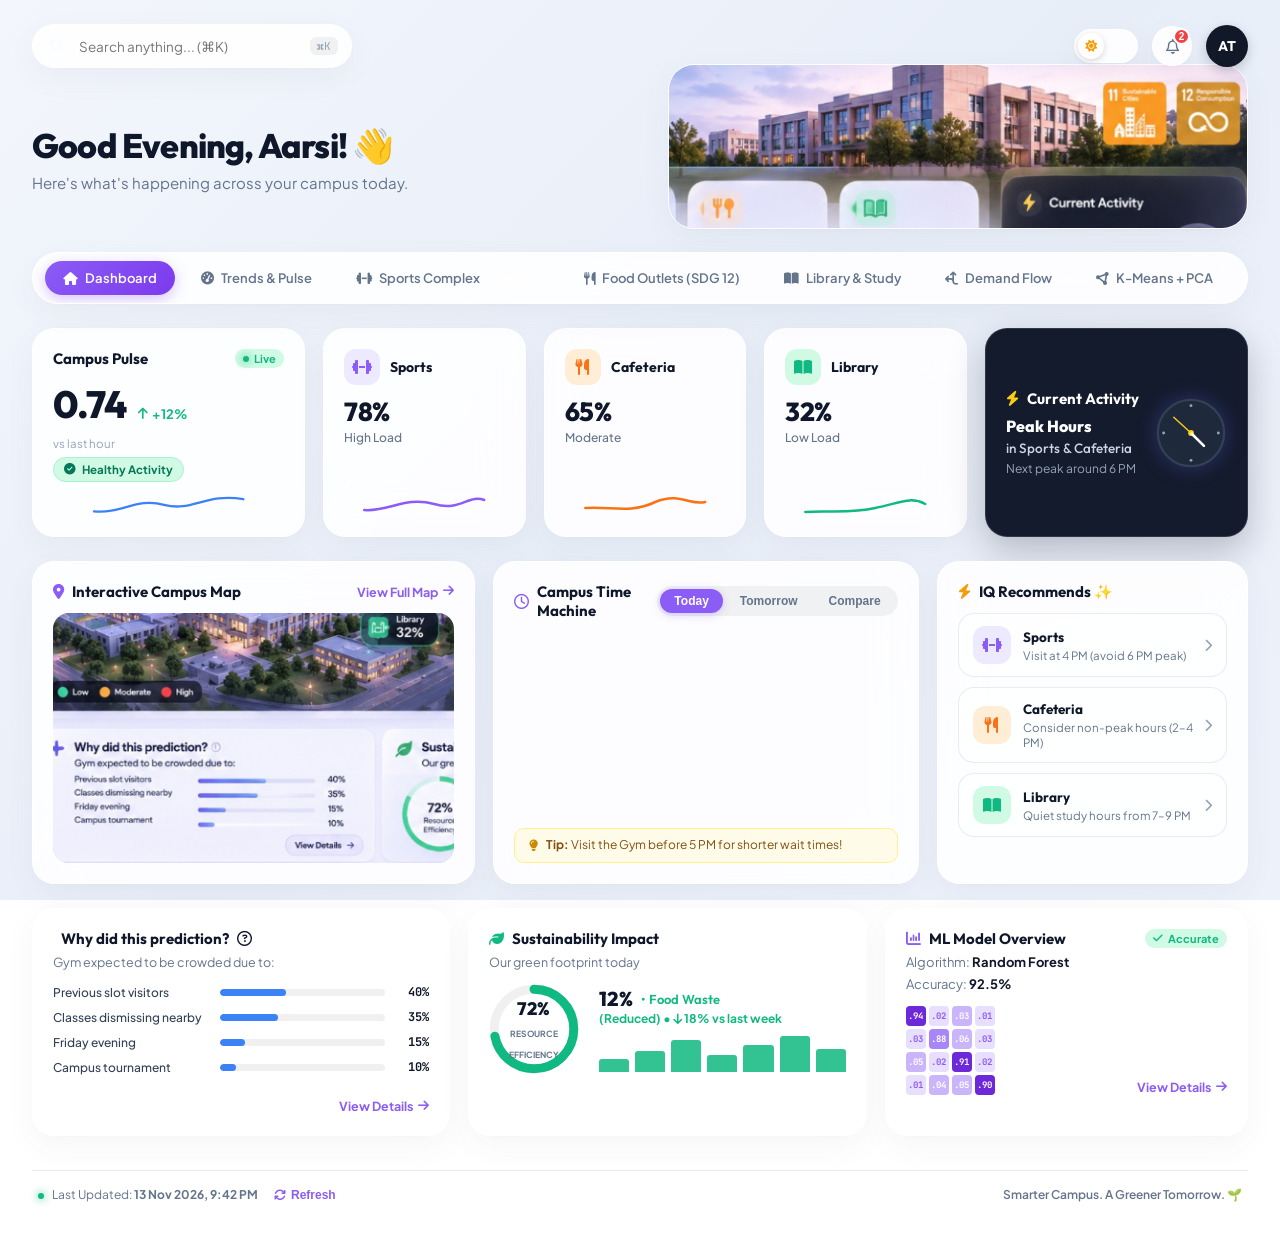
==== commit c4c50921: "Integrate all previous deep-dive ML analytics modules into luminous glassmorphic UI" ====
--- a/web/index.html
+++ b/web/index.html
@@ -59,6 +59,53 @@
     </div>
   </section>
 
+
+  <!-- ==============================================================================
+       MULTI-FEATURE NAVIGATION BAR (ALL 9 MODULES + DASHBOARD)
+       ============================================================================== -->
+  <nav class="feature-nav-bar">
+    <button class="feature-nav-pill active" data-tab="tab-dashboard" title="Luminous Campus Overview Dashboard">
+      <i class="fa-solid fa-house"></i> Dashboard
+    </button>
+    <button class="feature-nav-pill" data-tab="tab-overview" title="Campus Pulse & Multi-Facility Demand Trends">
+      <i class="fa-solid fa-gauge-high"></i> Trends & Pulse
+    </button>
+    <button class="feature-nav-pill" data-tab="tab-sports" title="Sports Complex Overcrowding Intelligence">
+      <i class="fa-solid fa-dumbbell"></i> Sports Complex <span class="nav-mini-badge">Core ML</span>
+    </button>
+    <button class="feature-nav-pill" data-tab="tab-food" title="Cafeteria & Dining Hall Waste Prevention (SDG 12)">
+      <i class="fa-solid fa-utensils"></i> Food Outlets (SDG 12)
+    </button>
+    <button class="feature-nav-pill" data-tab="tab-library" title="Library Study Space Availability & Exam Crunch">
+      <i class="fa-solid fa-book-open"></i> Library & Study
+    </button>
+    <button class="feature-nav-pill" data-tab="tab-flow" title="Cross-Facility Demand Flow & Dynamics">
+      <i class="fa-solid fa-arrows-split-up-and-left"></i> Demand Flow
+    </button>
+    <button class="feature-nav-pill" data-tab="tab-clustering" title="K-Means Routine Clustering & 2D PCA">
+      <i class="fa-solid fa-circle-nodes"></i> K-Means + PCA
+    </button>
+    <button class="feature-nav-pill" data-tab="tab-statistics" title="Hypothesis Testing, Welch t-tests & Statistical EDA">
+      <i class="fa-solid fa-chart-line"></i> Statistical EDA
+    </button>
+    <button class="feature-nav-pill" data-tab="tab-models" title="Classical Machine Learning Benchmarks & MDI Importance">
+      <i class="fa-solid fa-brain"></i> ML Benchmarks
+    </button>
+    <button class="feature-nav-pill" data-tab="tab-data" title="Excel Ingestion, Data Pipeline & Raw Logs">
+      <i class="fa-solid fa-database"></i> Dataset & Excel
+    </button>
+  </nav>
+
+  <!-- Main Viewport for Tab Panes -->
+  <main class="main-tab-viewport">
+
+    <!-- ==============================================================================
+         TAB 0: DASHBOARD (LUMINOUS REFERENCE DESIGN)
+         ============================================================================== -->
+    <section id="tab-dashboard" class="tab-pane active">
+
+
+
   <!-- ==============================================================================
        3. ROW 1: STATUS & TELEMETRY CARDS (5 COLUMNS)
        ============================================================================== -->
@@ -94,7 +141,7 @@
     </div>
 
     <!-- Card 2: Sports -->
-    <div class="glass-card facility-metric-card" onclick="openFacilityDrawer('sports')" title="Click to view full Sports Complex simulator">
+    <div class="glass-card facility-metric-card" onclick="switchTab('tab-sports')" title="Click to view full Sports Complex simulator">
       <div>
         <div class="facility-top-row">
           <div class="facility-icon-circle icon-purple">
@@ -112,7 +159,7 @@
     </div>
 
     <!-- Card 3: Cafeteria -->
-    <div class="glass-card facility-metric-card" onclick="openFacilityDrawer('food')" title="Click to view Cafeteria & SDG 12 waste planner">
+    <div class="glass-card facility-metric-card" onclick="switchTab('tab-food')" title="Click to view Cafeteria & SDG 12 waste planner">
       <div>
         <div class="facility-top-row">
           <div class="facility-icon-circle icon-orange">
@@ -130,7 +177,7 @@
     </div>
 
     <!-- Card 4: Library -->
-    <div class="glass-card facility-metric-card" onclick="openFacilityDrawer('library')" title="Click to view Library study space availability">
+    <div class="glass-card facility-metric-card" onclick="switchTab('tab-library')" title="Click to view Library study space availability">
       <div>
         <div class="facility-top-row">
           <div class="facility-icon-circle icon-green">
@@ -180,7 +227,7 @@
     <div class="glass-card map-card-container">
       <div class="card-header-flex">
         <span class="card-title-sm"><i class="fa-solid fa-location-dot" style="color: var(--purple-main);"></i> Interactive Campus Map</span>
-        <button class="card-action-link" onclick="openFacilityDrawer('map')">
+        <button class="card-action-link" onclick="switchTab('tab-flow')">
           View Full Map <i class="fa-solid fa-arrow-right"></i>
         </button>
       </div>
@@ -190,9 +237,9 @@
         <img src="images/campus_map.png" alt="Interactive Campus Map" class="campus-map-img">
 
         <!-- Clickable Interactive Hotspots directly over the pins -->
-        <div class="map-interactive-hotspot hotspot-sports" onclick="openFacilityDrawer('sports')" title="Sports Complex: 78% (Click to simulate)"></div>
-        <div class="map-interactive-hotspot hotspot-cafeteria" onclick="openFacilityDrawer('food')" title="Cafeteria: 65% (Click to plan meal batch)"></div>
-        <div class="map-interactive-hotspot hotspot-library" onclick="openFacilityDrawer('library')" title="Library: 32% (Click for seat availability)"></div>
+        <div class="map-interactive-hotspot hotspot-sports" onclick="switchTab('tab-sports')" title="Sports Complex: 78% (Click to simulate)"></div>
+        <div class="map-interactive-hotspot hotspot-cafeteria" onclick="switchTab('tab-food')" title="Cafeteria: 65% (Click to plan meal batch)"></div>
+        <div class="map-interactive-hotspot hotspot-library" onclick="switchTab('tab-library')" title="Library: 32% (Click for seat availability)"></div>
       </div>
     </div>
 
@@ -228,7 +275,7 @@
 
       <div class="recommends-list-wrap">
         <!-- Recommends 1: Sports -->
-        <div class="rec-item-interactive" onclick="openFacilityDrawer('sports')">
+        <div class="rec-item-interactive" onclick="switchTab('tab-sports')">
           <div class="rec-item-left">
             <div class="rec-icon-square icon-purple">
               <i class="fa-solid fa-dumbbell"></i>
@@ -242,7 +289,7 @@
         </div>
 
         <!-- Recommends 2: Cafeteria -->
-        <div class="rec-item-interactive" onclick="openFacilityDrawer('food')">
+        <div class="rec-item-interactive" onclick="switchTab('tab-food')">
           <div class="rec-item-left">
             <div class="rec-icon-square icon-orange">
               <i class="fa-solid fa-utensils"></i>
@@ -256,7 +303,7 @@
         </div>
 
         <!-- Recommends 3: Library -->
-        <div class="rec-item-interactive" onclick="openFacilityDrawer('library')">
+        <div class="rec-item-interactive" onclick="switchTab('tab-library')">
           <div class="rec-item-left">
             <div class="rec-icon-square icon-green">
               <i class="fa-solid fa-book-open"></i>
@@ -324,7 +371,7 @@
       </div>
 
       <div style="text-align: right; margin-top: 10px;">
-        <button class="card-action-link" onclick="openFacilityDrawer('explain')">
+        <button class="card-action-link" onclick="switchTab('tab-sports')">
           View Details <i class="fa-solid fa-arrow-right"></i>
         </button>
       </div>
@@ -412,7 +459,7 @@
             <div class="matrix-cell cell-p4">.90</div>
           </div>
 
-          <button class="card-action-link" onclick="openFacilityDrawer('models')">
+          <button class="card-action-link" onclick="switchTab('tab-models')">
             View Details <i class="fa-solid fa-arrow-right"></i>
           </button>
         </div>
@@ -420,6 +467,900 @@
     </div>
 
   </section>
+    </section>
+
+      <section id="tab-overview" class="tab-pane">
+        <div class="section-hero">
+          <div>
+            <h1>Campus Intelligence & Resource Demand Dashboard</h1>
+            <p>Real-time statistical intelligence transforming campus activity data into actionable crowding mitigation and resource sustainability.</p>
+          </div>
+          <div class="hero-quote">
+            <span class="quote-tag">Principle</span>
+            <span>Campus Activity &rarr; Demand &rarr; Risk &rarr; Recommendation</span>
+          </div>
+        
+          <button class="btn-back-dashboard" onclick="switchTab('tab-dashboard')" title="Return to Main Dashboard">
+            <i class="fa-solid fa-arrow-left"></i> Dashboard
+          </button>
+</div>
+
+        <!-- Pulse & Core Metrics Grid -->
+        <div class="grid-3">
+          <!-- Campus Pulse Index Card -->
+          <div class="card pulse-card">
+            <div class="card-header">
+              <span class="card-title"><i class="fa-solid fa-heart-pulse"></i> Campus Pulse Index (CPI)</span>
+              <span class="badge" id="cpi-badge-status">Moderate Load</span>
+            </div>
+            <div class="cpi-dial-wrap">
+              <div class="cpi-circular-gauge">
+                <svg viewBox="0 0 36 36" class="circular-chart">
+                  <path class="circle-bg" d="M18 2.0845 a 15.9155 15.9155 0 0 1 0 31.831 a 15.9155 15.9155 0 0 1 0 -31.831"/>
+                  <path id="cpi-gauge-path" class="circle-bar" stroke-dasharray="52, 100" d="M18 2.0845 a 15.9155 15.9155 0 0 1 0 31.831 a 15.9155 15.9155 0 0 1 0 -31.831"/>
+                  <text x="18" y="20.35" class="percentage" id="cpi-center-val">52.0</text>
+                </svg>
+              </div>
+              <div class="cpi-explanation">
+                <div class="cpi-advisory" id="cpi-advisory-text">Balanced campus circulation. Standard operational levels with manageable queuing across facilities.</div>
+                <div class="weights-breakdown">
+                  <div class="weight-chip"><span class="w-label">Sports (35%)</span> <span class="w-val" id="cpi-w-sports">18.2</span></div>
+                  <div class="weight-chip"><span class="w-label">Library (30%)</span> <span class="w-val" id="cpi-w-lib">16.5</span></div>
+                  <div class="weight-chip"><span class="w-label">Food (25%)</span> <span class="w-val" id="cpi-w-food">12.1</span></div>
+                  <div class="weight-chip"><span class="w-label">Workload (10%)</span> <span class="w-val" id="cpi-w-work">6.0</span></div>
+                </div>
+              </div>
+            </div>
+          </div>
+
+          <!-- Quick Sports Status Card -->
+          <div class="card status-card">
+            <div class="card-header">
+              <span class="card-title"><i class="fa-solid fa-person-running"></i> Sports Complex Status</span>
+              <span class="badge badge-warning" id="overview-sports-badge">Evening Peak Impending</span>
+            </div>
+            <div class="stat-highlight">
+              <div class="stat-number" id="overview-sports-crowd">128 <span class="stat-unit">/ 200 visitors</span></div>
+              <div class="progress-bar-wrap">
+                <div class="progress-bar-fill" id="overview-sports-bar" style="width: 64%;"></div>
+              </div>
+              <div class="stat-meta">Current Load: <strong id="overview-sports-load">64.0%</strong> &bull; Active Courts: <strong>6/8</strong></div>
+            </div>
+            <div class="action-alert-box alert-warning">
+              <i class="fa-solid fa-triangle-exclamation"></i>
+              <div><strong>Overcrowding Warning:</strong> Peak rush expected between 17:00 - 20:00 (predicted >80% load). Recommended alternative: 14:00 or 20:30.</div>
+            </div>
+          </div>
+
+          <!-- Food & Library Quick Card -->
+          <div class="card status-card">
+            <div class="card-header">
+              <span class="card-title"><i class="fa-solid fa-store"></i> Dining & Study Status</span>
+              <span class="badge badge-success" id="overview-food-badge">Balanced Orders</span>
+            </div>
+            <div class="split-status">
+              <div class="split-item">
+                <div class="split-label"><i class="fa-solid fa-utensils"></i> Food Outlets (Central Cafeteria)</div>
+                <div class="split-val">148 <span class="sub">orders/hr</span></div>
+                <div class="split-sub">Surplus Risk: <strong class="text-success">Low (2.4%)</strong></div>
+              </div>
+              <div class="split-item">
+                <div class="split-label"><i class="fa-solid fa-book"></i> Library & Study Spaces</div>
+                <div class="split-val">195 <span class="sub">/ 350 seats (55.7%)</span></div>
+                <div class="split-sub">Availability: <strong class="text-info">Moderate Seating</strong></div>
+              </div>
+            </div>
+            <div class="action-alert-box alert-info">
+              <i class="fa-solid fa-circle-check"></i>
+              <div><strong>SDG 12 Impact:</strong> Food surplus is currently optimized within a &le;5% margin, reducing daily kitchen organic waste.</div>
+            </div>
+          </div>
+        </div>
+
+        <!-- Hourly Campus Activity Flow Chart -->
+        <div class="card mt-20">
+          <div class="card-header">
+            <div>
+              <span class="card-title"><i class="fa-solid fa-chart-area"></i> Campus Resource Demand Curves Across Time Slots</span>
+              <div class="card-sub">Comparing mean demand trajectories for Sports, Food, and Study Facilities across the day</div>
+            </div>
+            <div class="badge-legend">
+              <span class="legend-dot sports"></span> Sports Load (%)
+              <span class="legend-dot food"></span> Food Demand (Orders)
+              <span class="legend-dot library"></span> Library Load (%)
+            </div>
+          </div>
+          <div class="chart-container" style="height: 320px;">
+            <canvas id="overviewTrendsChart"></canvas>
+          </div>
+        </div>
+
+        <!-- Quick Best-Time Finder Widget -->
+        <div class="card mt-20 finder-widget">
+          <div class="finder-header">
+            <div>
+              <h3><i class="fa-solid fa-clock-rotate-left"></i> Smart Time-Slot Recommender (Actionable Optimization)</h3>
+              <p>Select your intended facility visit time to see immediate congestion analysis and lower-demand alternative windows.</p>
+            </div>
+          </div>
+          <div class="finder-controls">
+            <div class="form-group">
+              <label>Target Facility</label>
+              <select id="quick-finder-facility" class="form-control">
+                <option value="sports">Sports Complex (Gym / Courts)</option>
+                <option value="library">Main Library / Study Space</option>
+                <option value="food">Food Outlets (Cafeteria / Kiosk)</option>
+              </select>
+            </div>
+            <div class="form-group">
+              <label>Planned Time</label>
+              <select id="quick-finder-hour" class="form-control">
+                <option value="8">08:00 AM (Morning)</option>
+                <option value="10">10:00 AM (Late Morning)</option>
+                <option value="12">12:00 PM (Noon / Lunch)</option>
+                <option value="14">02:00 PM (Afternoon)</option>
+                <option value="18" selected>06:00 PM (Evening Peak)</option>
+                <option value="20">08:00 PM (Night)</option>
+              </select>
+            </div>
+            <div class="form-group">
+              <label>Academic Context</label>
+              <select id="quick-finder-exam" class="form-control">
+                <option value="0" selected>Regular Semester Week</option>
+                <option value="1">Exam / Midterm Period</option>
+              </select>
+            </div>
+            <button class="btn btn-primary" id="btn-quick-recommend">
+              <i class="fa-solid fa-wand-magic-sparkles"></i> Check Congestion & Best Slot
+            </button>
+          </div>
+          <div id="quick-recommend-output" class="recommend-results mt-15">
+            <!-- Dynamically populated -->
+          </div>
+        </div>
+      </section>
+
+
+
+      <section id="tab-sports" class="tab-pane">
+        <div class="section-hero">
+          <div>
+            <h1>Sports Complex Overcrowding Intelligence</h1>
+            <p>Primary focus: Predicting facility visitor count, court loads, overcrowding risks, and generating lower-demand time recommendations.</p>
+          </div>
+          <div class="hero-stats">
+            <div class="pill-stat">Capacity: <strong>200 visitors</strong></div>
+            <div class="pill-stat">Overcrowd Threshold: <strong>80.0% (160+ people)</strong></div>
+          </div>
+        </div>
+
+        <div class="grid-2-1">
+          <!-- Interactive Simulator Controls -->
+          <div class="card">
+            <div class="card-header">
+              <span class="card-title"><i class="fa-solid fa-sliders"></i> Scenario Simulator & Input Factors</span>
+              <span class="badge badge-info">Interactive What-If</span>
+            </div>
+            <div class="form-grid">
+              <div class="form-group">
+                <label>Time Slot / Starting Hour: <strong id="val-disp-hour">18:00 (Evening)</strong></label>
+                <input type="range" id="sim-hour" min="8" max="21" step="1" value="18" class="form-range">
+              </div>
+              <div class="form-group">
+                <label>Day of Week</label>
+                <select id="sim-day" class="form-control">
+                  <option value="0">Monday</option>
+                  <option value="1">Tuesday</option>
+                  <option value="2">Wednesday</option>
+                  <option value="3">Thursday</option>
+                  <option value="4" selected>Friday</option>
+                  <option value="5">Saturday</option>
+                  <option value="6">Sunday</option>
+                </select>
+              </div>
+              <div class="form-group">
+                <label>Classes Dismissing Nearby Within 30m: <strong id="val-disp-classes">3 Batches</strong></label>
+                <input type="range" id="sim-classes" min="0" max="5" step="1" value="3" class="form-range">
+              </div>
+              <div class="form-group">
+                <label>Incoming Crowd Momentum (Prev Slot Visitors): <strong id="val-disp-prev">95</strong></label>
+                <input type="range" id="sim-prev-crowd" min="15" max="200" step="5" value="95" class="form-range">
+              </div>
+              <div class="form-group">
+                <label>Campus Events / Tournaments</label>
+                <select id="sim-event" class="form-control">
+                  <option value="none">No Events</option>
+                  <option value="sports_match">Scheduled Sports Match</option>
+                  <option value="tournament" selected>Inter-Collegiate Tournament</option>
+                  <option value="cultural">Campus Cultural Fest</option>
+                </select>
+              </div>
+              <div class="form-group">
+                <label>Academic Period</label>
+                <select id="sim-academic" class="form-control">
+                  <option value="regular" selected>Regular Academic Term</option>
+                  <option value="exam">Midterms / Exam Finals Week</option>
+                </select>
+              </div>
+              <div class="form-group">
+                <label>Weather Condition</label>
+                <select id="sim-weather" class="form-control">
+                  <option value="clear" selected>Clear & Comfortable (24°C)</option>
+                  <option value="hot">High Heat (34°C)</option>
+                  <option value="rain">Rain / Storm (Outdoor Suspended)</option>
+                </select>
+              </div>
+              <div class="form-group flex-align-end">
+                <button class="btn btn-primary w-100" id="btn-run-sports-sim">
+                  <i class="fa-solid fa-calculator"></i> Run Classical ML Prediction
+                </button>
+              </div>
+            </div>
+          </div>
+
+          <!-- Real-Time Prediction Gauge Card -->
+          <div class="card">
+            <div class="card-header">
+              <span class="card-title"><i class="fa-solid fa-bullseye"></i> Prediction Result</span>
+              <span class="badge" id="sports-risk-badge">High Overcrowding</span>
+            </div>
+            <div class="prediction-highlight-box">
+              <div class="pred-label">Predicted Sports Visitors</div>
+              <div class="pred-val" id="pred-sports-count">174 <span class="unit">visitors</span></div>
+              <div class="pred-meter">
+                <div class="meter-bar" id="pred-meter-bar" style="width: 87%;"></div>
+                <div class="meter-threshold" style="left: 80%;" title="Overcrowding threshold (80%)"></div>
+              </div>
+              <div class="meter-labels">
+                <span>0</span>
+                <span>Capacity Load: <strong id="pred-sports-load">87.0%</strong></span>
+                <span>200 max</span>
+              </div>
+              <div class="pred-meta-details mt-10">
+                <div>Model: <strong id="pred-model-used">Random Forest Regressor (R²=0.969)</strong></div>
+                <div>Probability of Overcrowding: <strong id="pred-overcrowd-prob">94.2%</strong></div>
+              </div>
+            </div>
+          </div>
+        
+          <button class="btn-back-dashboard" onclick="switchTab('tab-dashboard')" title="Return to Main Dashboard">
+            <i class="fa-solid fa-arrow-left"></i> Dashboard
+          </button>
+</div>
+
+        <!-- Actionable Recommendations & Explainability -->
+        <div class="grid-2 mt-20">
+          <!-- Lower Demand Recommendation Card -->
+          <div class="card">
+            <div class="card-header">
+              <span class="card-title"><i class="fa-solid fa-route"></i> Actionable Recommendation: Lower-Demand Slots</span>
+              <span class="badge badge-success">Decision Support</span>
+            </div>
+            <div id="sports-recommendation-details">
+              <!-- Dynamically rendered -->
+            </div>
+          </div>
+
+          <!-- Explainability & Factor Contribution -->
+          <div class="card">
+            <div class="card-header">
+              <span class="card-title"><i class="fa-solid fa-magnifying-glass-chart"></i> Prediction Factor Explainability</span>
+              <span class="badge badge-info">Model Interpretability</span>
+            </div>
+            <p class="text-muted text-sm">Deconstruction of why this prediction was reached based on trained tree and linear feature effects:</p>
+            <div id="sports-explainability-breakdown" class="mt-10">
+              <!-- Dynamically rendered -->
+            </div>
+            <div class="chart-container mt-10" style="height: 190px;">
+              <canvas id="sportsExplainChart"></canvas>
+            </div>
+          </div>
+        </div>
+
+        <!-- Hourly Sports Visitor Trajectory Chart -->
+        <div class="card mt-20">
+          <div class="card-header">
+            <span class="card-title"><i class="fa-solid fa-chart-line"></i> Full 24-Hour Sports Complex Trajectory for Selected Day</span>
+            <span class="card-sub">Visualizing peak periods (&ge;80% capacity) vs recommended optimal workout windows</span>
+          </div>
+          <div class="chart-container" style="height: 280px;">
+            <canvas id="sportsDayTrajectoryChart"></canvas>
+          </div>
+        </div>
+      </section>
+
+      <!-- ================= TAB 3: FOOD OUTLETS & SDG 12 ================= -->
+
+
+      <section id="tab-food" class="tab-pane">
+        <div class="section-hero">
+          <div>
+            <h1>Food Outlets Demand Planning & Waste Prevention</h1>
+            <p>Predicting student orders, minimizing leftover food surplus, and preventing lunchtime shortages.</p>
+          </div>
+          <div class="hero-stats">
+            <div class="pill-stat"><i class="fa-solid fa-leaf"></i> <strong>SDG 12:</strong> Responsible Consumption</div>
+          </div>
+        </div>
+
+        <div class="grid-2">
+          <!-- Food Demand Inputs & Predictor -->
+          <div class="card">
+            <div class="card-header">
+              <span class="card-title"><i class="fa-solid fa-cash-register"></i> Kitchen Demand & Prep Planner</span>
+            </div>
+            <div class="form-grid">
+              <div class="form-group">
+                <label>Food Outlet</label>
+                <select id="food-outlet-sel" class="form-control">
+                  <option value="Central Cafeteria">Central Cafeteria</option>
+                  <option value="Sports Complex Kiosk">Sports Complex Kiosk (Spillover Hub)</option>
+                  <option value="Library Coffee Lounge">Library Coffee Lounge</option>
+                </select>
+              </div>
+              <div class="form-group">
+                <label>Time Slot</label>
+                <select id="food-slot-sel" class="form-control">
+                  <option value="12">12:00 PM - 02:00 PM (Lunch Rush)</option>
+                  <option value="18">06:00 PM - 08:00 PM (Dinner Rush)</option>
+                  <option value="10">10:00 AM - 12:00 PM (Morning Snacks)</option>
+                  <option value="15">03:00 PM - 05:00 PM (Afternoon Coffee)</option>
+                </select>
+              </div>
+              <div class="form-group">
+                <label>Sports Complex Visitor Spillover: <strong id="val-disp-sports-spill">140 visitors</strong></label>
+                <input type="range" id="food-sports-spillover" min="20" max="220" step="10" value="140" class="form-range">
+              </div>
+              <div class="form-group">
+                <label>Planned Kitchen Preparation Quantity: <strong id="val-disp-prep">175 meals</strong></label>
+                <input type="range" id="food-planned-prep" min="50" max="350" step="5" value="175" class="form-range">
+              </div>
+              <div class="form-group col-span-2">
+                <button class="btn btn-primary" id="btn-run-food-sim">
+                  <i class="fa-solid fa-utensils"></i> Calculate Order Demand & Surplus Risk
+                </button>
+              </div>
+            </div>
+          </div>
+
+          <!-- Food Waste & Recommendation Card -->
+          <div class="card">
+            <div class="card-header">
+              <span class="card-title"><i class="fa-solid fa-clipboard-check"></i> Demand & Waste Impact Analysis</span>
+              <span class="badge" id="food-risk-pill">Balanced</span>
+            </div>
+            <div class="prediction-highlight-box">
+              <div class="pred-label">Expected Orders / Demand</div>
+              <div class="pred-val" id="pred-food-demand">162 <span class="unit">orders</span></div>
+              <div class="split-status mt-15">
+                <div class="split-item">
+                  <div class="split-label">Planned Preparation</div>
+                  <div class="split-val" id="disp-food-prep">175 meals</div>
+                </div>
+                <div class="split-item">
+                  <div class="split-label">Recommended Prep (Optimal)</div>
+                  <div class="split-val text-success" id="disp-food-optimal-prep">170 meals</div>
+                </div>
+              </div>
+              <div class="action-alert-box alert-success mt-15" id="food-eval-msg">
+                <i class="fa-solid fa-circle-check"></i>
+                <div id="food-eval-text">Optimal: Planned preparation matches predicted demand within safe operational margins (+5% buffer). Zero food waste expected!</div>
+              </div>
+            </div>
+          </div>
+        </div>
+
+        <div class="card mt-20">
+          <div class="card-header">
+            <span class="card-title"><i class="fa-solid fa-chart-column"></i> Food Demand vs Preparation vs Surplus Across Outlets</span>
+          </div>
+          <div class="chart-container" style="height: 260px;">
+            <canvas id="foodSurplusChart"></canvas>
+          </div>
+        </div>
+      </section>
+
+      <!-- ================= TAB 4: LIBRARY & STUDY SPACES ================= -->
+
+
+      <section id="tab-library" class="tab-pane">
+        <div class="section-hero">
+          <div>
+            <h1>Library & Study Space Demand Analysis</h1>
+            <p>Tracking seat availability, forecasting exam crunch periods, and rerouting students to satellite study lounges.</p>
+          </div>
+          <div class="hero-stats">
+            <div class="pill-stat">Capacity: <strong>350 seats</strong></div>
+          </div>
+        </div>
+
+        <div class="grid-2">
+          <!-- Library Simulator -->
+          <div class="card">
+            <div class="card-header">
+              <span class="card-title"><i class="fa-solid fa-chair"></i> Study Demand Parameters</span>
+            </div>
+            <div class="form-grid">
+              <div class="form-group">
+                <label>Time Slot</label>
+                <select id="lib-slot-sel" class="form-control">
+                  <option value="10">10:00 AM - 12:00 PM</option>
+                  <option value="14" selected>02:00 PM - 05:00 PM</option>
+                  <option value="17">05:00 PM - 08:00 PM</option>
+                  <option value="20">08:00 PM - 10:00 PM</option>
+                </select>
+              </div>
+              <div class="form-group">
+                <label>Academic Stage</label>
+                <select id="lib-stage-sel" class="form-control">
+                  <option value="regular">Regular Semester Term</option>
+                  <option value="assignment">Assignment / Project Deadline Period</option>
+                  <option value="exam" selected>Final Exam / Midterm Crunch Week</option>
+                </select>
+              </div>
+              <div class="form-group">
+                <label>Classes Ending Near Library</label>
+                <select id="lib-classes-sel" class="form-control">
+                  <option value="0">0 Batches</option>
+                  <option value="2" selected>2 Batches</option>
+                  <option value="4">4 Batches</option>
+                </select>
+              </div>
+              <div class="form-group col-span-2">
+                <button class="btn btn-primary" id="btn-run-lib-sim">
+                  <i class="fa-solid fa-magnifying-glass"></i> Predict Library Occupancy
+                </button>
+              </div>
+            </div>
+          </div>
+
+          <!-- Library Result -->
+          <div class="card">
+            <div class="card-header">
+              <span class="card-title"><i class="fa-solid fa-square-check"></i> Study Space Availability</span>
+              <span class="badge badge-warning" id="lib-avail-badge">Limited Seats</span>
+            </div>
+            <div class="prediction-highlight-box">
+              <div class="pred-label">Predicted Library Occupancy</div>
+              <div class="pred-val" id="pred-lib-count">295 <span class="unit">/ 350 seats</span></div>
+              <div class="pred-meter">
+                <div class="meter-bar meter-bar-warning" id="pred-lib-meter-bar" style="width: 84%;"></div>
+              </div>
+              <div class="meter-labels">
+                <span>0</span>
+                <span>Occupancy Load: <strong id="pred-lib-load">84.3%</strong></span>
+                <span>350 max</span>
+              </div>
+              <div class="action-alert-box alert-warning mt-15" id="lib-satellite-box">
+                <i class="fa-solid fa-building-circle-arrow-right"></i>
+                <div>
+                  <strong>Recommended Overflow Study Zones:</strong>
+                  <ul class="text-sm mt-5" style="padding-left: 15px;">
+                    <li><strong>Engineering Hub Quiet Lounge:</strong> 35% load (3 min walk)</li>
+                    <li><strong>Science Block 3rd Floor Pods:</strong> 42% load (5 min walk)</li>
+                  </ul>
+                </div>
+              </div>
+            </div>
+          </div>
+        </div>
+
+        <div class="card mt-20">
+          <div class="card-header">
+            <span class="card-title"><i class="fa-solid fa-chart-line"></i> Exam Week vs Normal Semester Library Occupancy</span>
+          </div>
+          <div class="chart-container" style="height: 260px;">
+            <canvas id="libraryExamCompChart"></canvas>
+          </div>
+        </div>
+      </section>
+
+      <!-- ================= TAB 5: CAMPUS DEMAND FLOW ================= -->
+
+
+      <section id="tab-flow" class="tab-pane">
+        <div class="section-hero">
+          <div>
+            <h1>Campus Demand Flow & Interconnections</h1>
+            <p>Investigating how academic activity, events, sports activity, food demand, and study spaces are dynamically interrelated.</p>
+          </div>
+        </div>
+
+        <div class="grid-2">
+          <!-- Flow Network Diagram Card -->
+          <div class="card">
+            <div class="card-header">
+              <span class="card-title"><i class="fa-solid fa-diagram-project"></i> Interconnected Campus Flow Network</span>
+            </div>
+            <div class="flow-diagram-container">
+              <div class="flow-node node-academic">
+                <div class="node-title"><i class="fa-solid fa-landmark"></i> Academic Buildings</div>
+                <div class="node-sub">Class Dismissal Batches</div>
+              </div>
+              <div class="flow-arrows">
+                <div class="arrow-item"><span class="arrow-line"></span><span class="arrow-pct">40% &rarr; Dining</span></div>
+                <div class="arrow-item"><span class="arrow-line"></span><span class="arrow-pct">35% &rarr; Library</span></div>
+                <div class="arrow-item"><span class="arrow-line"></span><span class="arrow-pct">25% &rarr; Sports</span></div>
+              </div>
+              <div class="flow-destinations">
+                <div class="flow-node node-food">
+                  <div class="node-title"><i class="fa-solid fa-utensils"></i> Food Outlets</div>
+                  <div class="node-sub">Cafeteria / Kiosks</div>
+                </div>
+                <div class="flow-node node-sports">
+                  <div class="node-title"><i class="fa-solid fa-dumbbell"></i> Sports Complex</div>
+                  <div class="node-sub">Courts & Gym (Post-workout &rarr; 58% to Food)</div>
+                </div>
+                <div class="flow-node node-lib">
+                  <div class="node-title"><i class="fa-solid fa-book"></i> Library & Study</div>
+                  <div class="node-sub">Quiet Halls & Pods</div>
+                </div>
+              </div>
+            </div>
+            <div class="action-alert-box alert-info mt-15">
+              <i class="fa-solid fa-arrow-trend-up"></i>
+              <div><strong>Lead-Lag Dynamic:</strong> Sports complex crowd spikes are followed 1 time-slot later by a +21.2% order surge at the adjacent Sports Kiosk and Cafeteria.</div>
+            </div>
+          </div>
+
+          <!-- Cross-Facility Correlation Heatmap Table -->
+          <div class="card">
+            <div class="card-header">
+              <span class="card-title"><i class="fa-solid fa-table-cells"></i> Cross-Facility Correlation Matrix</span>
+            </div>
+            <div class="table-responsive">
+              <table class="data-table" id="flowCorrTable">
+                <thead>
+                  <tr>
+                    <th>Facility / Metric</th>
+                    <th>Sports Crowd</th>
+                    <th>Food Orders</th>
+                    <th>Library Seats</th>
+                    <th>CPI Pulse</th>
+                  </tr>
+                </thead>
+                <tbody>
+                  <!-- Populated dynamically -->
+                </tbody>
+              </table>
+            </div>
+            <div class="action-alert-box alert-warning mt-15">
+              <i class="fa-solid fa-scale-unbalanced"></i>
+              <div><strong>Exam Period Displacement:</strong> During exams, ~42% of regular recreational sports time is diverted into Library study, lowering sports overcrowding while maxing library capacity.</div>
+            </div>
+          </div>
+        </div>
+      </section>
+
+      <!-- ================= TAB 6: K-MEANS + PCA CLUSTERS ================= -->
+
+
+      <section id="tab-clustering" class="tab-pane">
+        <div class="section-hero">
+          <div>
+            <h1>Campus Activity Patterns (K-Means + PCA)</h1>
+            <p>Unsupervised machine learning identifying systemic campus operational regimes with 2D PCA projection.</p>
+          </div>
+        </div>
+
+        <div class="grid-2">
+          <!-- 2D PCA Scatter Plot -->
+          <div class="card">
+            <div class="card-header">
+              <span class="card-title"><i class="fa-solid fa-circle-nodes"></i> 2D PCA Projection of Campus Activity States</span>
+              <div class="card-sub" id="pca-variance-label">PCA Variance Explained: PC1 (31.1%) + PC2 (23.8%) = 54.9%</div>
+            </div>
+            <div class="chart-container" style="height: 340px;">
+              <canvas id="pcaScatterChart"></canvas>
+            </div>
+          </div>
+
+          <!-- Optimal K & Silhouette Analysis -->
+          <div class="card">
+            <div class="card-header">
+              <span class="card-title"><i class="fa-solid fa-chart-simple"></i> Silhouette Score Evaluation (K=2 to 6)</span>
+              <span class="badge badge-success" id="optimal-k-pill">Optimal K = 3</span>
+            </div>
+            <div class="chart-container" style="height: 220px;">
+              <canvas id="silhouetteChart"></canvas>
+            </div>
+            <div class="text-sm text-muted mt-10">
+              Evaluated using Euclidean distance over standardized multi-facility features. Highest silhouette coefficient validates K=3 distinct operational regimes.
+            </div>
+          </div>
+        
+          <button class="btn-back-dashboard" onclick="switchTab('tab-dashboard')" title="Return to Main Dashboard">
+            <i class="fa-solid fa-arrow-left"></i> Dashboard
+          </button>
+</div>
+
+        <!-- Qualitative Cluster Profiles -->
+        <div class="card mt-20">
+          <div class="card-header">
+            <span class="card-title"><i class="fa-solid fa-id-card-clip"></i> Data-Driven Cluster Personas & Operational Playbooks</span>
+          </div>
+          <div class="grid-3 mt-15" id="cluster-cards-container">
+            <!-- Dynamically populated -->
+          </div>
+        </div>
+      </section>
+
+      <!-- ================= TAB 7: STATISTICAL ANALYSIS & EDA ================= -->
+
+
+      <section id="tab-statistics" class="tab-pane">
+        <div class="section-hero">
+          <div>
+            <h1>Exploratory Data Analysis & Statistical Testing</h1>
+            <p>Rigorous descriptive statistics, IQR outlier investigation, Pearson/Spearman correlations, and formal hypothesis tests.</p>
+          </div>
+        
+          <button class="btn-back-dashboard" onclick="switchTab('tab-dashboard')" title="Return to Main Dashboard">
+            <i class="fa-solid fa-arrow-left"></i> Dashboard
+          </button>
+</div>
+
+        <!-- Descriptive Statistics Table -->
+        <div class="card">
+          <div class="card-header">
+            <span class="card-title"><i class="fa-solid fa-table"></i> Descriptive Statistics across Campus Variables</span>
+          </div>
+          <div class="table-responsive">
+            <table class="data-table" id="descStatsTable">
+              <thead>
+                <tr>
+                  <th>Metric Name</th>
+                  <th>Count</th>
+                  <th>Mean</th>
+                  <th>Std Dev</th>
+                  <th>Median</th>
+                  <th>Q25</th>
+                  <th>Q75</th>
+                  <th>IQR</th>
+                  <th>Min</th>
+                  <th>Max</th>
+                  <th>Skewness</th>
+                </tr>
+              </thead>
+              <tbody>
+                <!-- Populated dynamically -->
+              </tbody>
+            </table>
+          </div>
+        </div>
+
+        <!-- Hypothesis Testing Results -->
+        <div class="card mt-20">
+          <div class="card-header">
+            <span class="card-title"><i class="fa-solid fa-vial"></i> Formal Hypothesis Testing (Parametric & Non-Parametric)</span>
+          </div>
+          <div class="grid-3 mt-15" id="hypothesis-cards-container">
+            <!-- Dynamically populated -->
+          </div>
+        </div>
+
+        <!-- IQR Outlier Analysis -->
+        <div class="card mt-20">
+          <div class="card-header">
+            <div>
+              <span class="card-title"><i class="fa-solid fa-magnifying-glass-chart"></i> IQR Outlier Analysis (Domain Investigation)</span>
+              <div class="card-sub">In accordance with Section 7: Observations are contextualized rather than deleted because real crowd spikes are critical operational signals.</div>
+            </div>
+          </div>
+          <div class="table-responsive">
+            <table class="data-table" id="outlierTable">
+              <thead>
+                <tr>
+                  <th>Record ID</th>
+                  <th>Date</th>
+                  <th>Time Slot</th>
+                  <th>Observed Visitors</th>
+                  <th>Threshold (Q75 + 1.5&times;IQR)</th>
+                  <th>Operational Event Context</th>
+                  <th>Pipeline Action</th>
+                </tr>
+              </thead>
+              <tbody>
+                <!-- Populated dynamically -->
+              </tbody>
+            </table>
+          </div>
+        </div>
+      </section>
+
+      <!-- ================= TAB 8: CLASSICAL ML MODELS ================= -->
+
+
+      <section id="tab-models" class="tab-pane">
+        <div class="section-hero">
+          <div>
+            <h1>Classical Machine Learning Model Benchmarks</h1>
+            <p>Strict classical ML (no deep learning/LLMs). Rigorous train/test split evaluation comparing linear, ensemble, and gradient boosted models.</p>
+          </div>
+        </div>
+
+        <div class="grid-2">
+          <!-- Regressors Comparison Table -->
+          <div class="card">
+            <div class="card-header">
+              <span class="card-title"><i class="fa-solid fa-chart-line"></i> Continuous Regression Models (Visitor & Order Demand)</span>
+            </div>
+            <div class="table-responsive">
+              <table class="data-table" id="regModelTable">
+                <thead>
+                  <tr>
+                    <th>Domain</th>
+                    <th>Model Candidate</th>
+                    <th>MAE</th>
+                    <th>RMSE</th>
+                    <th>R² Score</th>
+                    <th>Status</th>
+                  </tr>
+                </thead>
+                <tbody>
+                  <!-- Populated dynamically -->
+                </tbody>
+              </table>
+            </div>
+          </div>
+
+          <!-- Classifiers Comparison Table -->
+          <div class="card">
+            <div class="card-header">
+              <span class="card-title"><i class="fa-solid fa-tags"></i> Classification Models (Overcrowding & Risk Levels)</span>
+            </div>
+            <div class="table-responsive">
+              <table class="data-table" id="clfModelTable">
+                <thead>
+                  <tr>
+                    <th>Domain</th>
+                    <th>Classifier</th>
+                    <th>Accuracy</th>
+                    <th>Precision</th>
+                    <th>Recall</th>
+                    <th>F1-Score</th>
+                  </tr>
+                </thead>
+                <tbody>
+                  <!-- Populated dynamically -->
+                </tbody>
+              </table>
+            </div>
+          </div>
+        
+          <button class="btn-back-dashboard" onclick="switchTab('tab-dashboard')" title="Return to Main Dashboard">
+            <i class="fa-solid fa-arrow-left"></i> Dashboard
+          </button>
+</div>
+
+        <!-- Global Feature Importance -->
+        <div class="card mt-20">
+          <div class="card-header">
+            <span class="card-title"><i class="fa-solid fa-ranking-star"></i> Global Feature Importances (Random Forest Mean Decrease in Impurity)</span>
+          </div>
+          <div class="chart-container" style="height: 300px;">
+            <canvas id="globalImportanceChart"></canvas>
+          </div>
+        </div>
+      </section>
+
+      <!-- ================= TAB 9: DATASET & TRANSPARENCY ================= -->
+
+
+      <section id="tab-data" class="tab-pane">
+        <div class="section-hero">
+          <div>
+            <h1>Dataset Explorer & Methodological Transparency</h1>
+            <p>Compliance with Section 11: Transparent labeling of simulated benchmark observations and support for live campus data ingestion.</p>
+          </div>
+          <div class="hero-stats">
+            <div class="pill-stat">Total Records: <strong id="dataset-total-count">500</strong></div>
+            <div class="pill-stat">Label: <strong>CALIBRATED_SIMULATION_BENCHMARK</strong></div>
+          </div>
+        </div>
+
+        <div class="action-alert-box alert-warning">
+          <i class="fa-solid fa-circle-exclamation"></i>
+          <div>
+            <strong>Section 11 Compliance Notice:</strong> Synthetic or simulated data is strictly disclosed and labeled as <code>CALIBRATED_SIMULATION_BENCHMARK</code>. Campus IQ provides the data ingestion form below to record and append real campus sensor observations.
+          </div>
+        
+          <button class="btn-back-dashboard" onclick="switchTab('tab-dashboard')" title="Return to Main Dashboard">
+            <i class="fa-solid fa-arrow-left"></i> Dashboard
+          </button>
+</div>
+
+        <!-- Excel (.xlsx) Upload & Retraining Card -->
+        <div class="card mt-20">
+          <div class="card-header">
+            <div>
+              <span class="card-title"><i class="fa-solid fa-file-excel text-success"></i> Upload Custom Campus Dataset (.xlsx / .xls / .csv)</span>
+              <div class="card-sub">Import your prepared Excel spreadsheet. The system will automatically map your columns, compute derived metrics (Sports Load, Surplus, CPI), and retrain all models.</div>
+            </div>
+            <span class="badge badge-success"><i class="fa-solid fa-bolt"></i> Auto-Retrain Pipeline</span>
+          </div>
+
+          <div class="grid-2">
+            <!-- Dropzone -->
+            <div class="upload-dropzone" id="upload-dropzone">
+              <i class="fa-solid fa-cloud-arrow-up dropzone-icon"></i>
+              <div class="dropzone-text">Drag & drop your <strong>.xlsx</strong> or <strong>.csv</strong> file here, or click to browse</div>
+              <div class="dropzone-sub">Supports Excel (.xlsx, .xls) and CSV with any column naming (auto fuzzy-mapped)</div>
+              <input type="file" id="excel-file-input" accept=".xlsx, .xls, .csv" style="display: none;">
+              <button class="btn btn-primary mt-10" type="button" onclick="document.getElementById('excel-file-input').click()">
+                <i class="fa-solid fa-folder-open"></i> Browse Excel File
+              </button>
+              <div id="selected-file-info" class="selected-file-pill mt-10" style="display: none;">
+                <i class="fa-solid fa-file-excel"></i> <span id="selected-file-name">filename.xlsx</span> (<span id="selected-file-size">0 KB</span>)
+              </div>
+            </div>
+
+            <!-- Upload Settings & Action -->
+            <div class="upload-settings">
+              <div class="form-group">
+                <label>Import Mode</label>
+                <select id="upload-mode-sel" class="form-control">
+                  <option value="replace" selected>Replace Current Dataset (Train models on your data only)</option>
+                  <option value="append">Append to Current Dataset (Merge with benchmark)</option>
+                </select>
+              </div>
+              <div class="action-alert-box alert-info mt-10">
+                <i class="fa-solid fa-wand-magic-sparkles"></i>
+                <div class="text-xs">
+                  <strong>Smart Auto-Mapping:</strong> Column headers like <em>"Sports Visitors"</em>, <em>"Time"</em>, <em>"Gym"</em>, <em>"Food Orders"</em>, <em>"Library Seats"</em>, <em>"Exams"</em> are automatically detected and normalized.
+                </div>
+              </div>
+              <button class="btn btn-primary w-100 mt-15" id="btn-submit-upload" disabled>
+                <i class="fa-solid fa-gear"></i> Upload & Retrain Classical ML Pipeline
+              </button>
+              <div id="upload-status-msg" class="mt-10" style="display: none;"></div>
+            </div>
+          </div>
+        </div>
+
+        <!-- Data Filter & Table -->
+        <div class="card mt-20">
+          <div class="card-header">
+            <span class="card-title"><i class="fa-solid fa-table-list"></i> Recent Observations</span>
+            <div class="search-box">
+              <input type="text" id="dataset-search" placeholder="Search date, slot, event..." class="form-control">
+            </div>
+          </div>
+          <div class="table-responsive" style="max-height: 400px; overflow-y: auto;">
+            <table class="data-table" id="datasetTable">
+              <thead>
+                <tr>
+                  <th>ID</th>
+                  <th>Source Label</th>
+                  <th>Date</th>
+                  <th>Day</th>
+                  <th>Slot</th>
+                  <th>Hour</th>
+                  <th>Sports Visitors</th>
+                  <th>Sports Load</th>
+                  <th>Food Orders</th>
+                  <th>Library Seats</th>
+                  <th>CPI</th>
+                </tr>
+              </thead>
+              <tbody id="datasetTableBody">
+                <!-- Dynamically populated -->
+              </tbody>
+            </table>
+          </div>
+        </div>
+      </section>
+
+    </main>
+  </div>
+
+  <script src="js/charts.js?v=3.0"></script>
+  <script src="js/app.js?v=3.0"></script>
+</body>
+
+
+  </main>
+
 
   <!-- ==============================================================================
        6. DASHBOARD FOOTER
--- a/web/css/style.css
+++ b/web/css/style.css
@@ -1365,3 +1365,1104 @@
     grid-template-columns: 1fr;
   }
 }
+
+
+
+/* ==============================================================================
+   COMPATIBILITY ALIASES & MULTI-FEATURE NAVIGATION
+   ============================================================================== */
+:root {
+  --primary: var(--purple-main);
+  --primary-light: var(--purple-light);
+  --primary-dark: var(--purple-dark);
+  --text-primary: var(--text-title);
+  --text-secondary: var(--text-muted);
+  --border-color: var(--border-subtle);
+  --success: var(--green-main);
+  --success-light: var(--green-light);
+  --warning: var(--orange-main);
+  --warning-light: var(--orange-light);
+  --danger: #ef4444;
+  --danger-light: #fee2e2;
+  --info: var(--blue-main);
+  --info-light: var(--blue-light);
+}
+
+body.dark-mode {
+  --primary: var(--purple-main);
+  --text-primary: var(--text-title);
+  --text-secondary: var(--text-muted);
+  --border-color: var(--border-card);
+}
+
+.feature-nav-bar {
+  display: flex;
+  align-items: center;
+  gap: 8px;
+  overflow-x: auto;
+  padding: 8px 12px;
+  margin-bottom: 24px;
+  background: var(--bg-card);
+  backdrop-filter: blur(16px);
+  -webkit-backdrop-filter: blur(16px);
+  border: 1px solid var(--border-card);
+  border-radius: var(--radius-pill);
+  box-shadow: var(--shadow-card);
+  white-space: nowrap;
+  scrollbar-width: none;
+  position: relative;
+  z-index: 20;
+}
+
+.feature-nav-bar::-webkit-scrollbar {
+  display: none;
+}
+
+.feature-nav-pill {
+  display: inline-flex;
+  align-items: center;
+  gap: 7px;
+  padding: 9px 18px;
+  border-radius: var(--radius-pill);
+  font-size: 13px;
+  font-weight: 600;
+  font-family: 'Plus Jakarta Sans', sans-serif;
+  color: var(--text-muted);
+  background: transparent;
+  border: none;
+  cursor: pointer;
+  transition: var(--transition);
+}
+
+.feature-nav-pill i {
+  font-size: 13px;
+  color: inherit;
+}
+
+.feature-nav-pill:hover {
+  color: var(--text-title);
+  background: rgba(139, 92, 246, 0.08);
+}
+
+.feature-nav-pill.active {
+  background: linear-gradient(135deg, var(--purple-main), #7c3aed);
+  color: #ffffff;
+  box-shadow: 0 4px 14px rgba(139, 92, 246, 0.35);
+}
+
+.nav-mini-badge {
+  font-size: 9.5px;
+  font-weight: 800;
+  padding: 1px 6px;
+  border-radius: 6px;
+  background: rgba(255, 255, 255, 0.25);
+  color: #ffffff;
+  letter-spacing: 0.3px;
+}
+
+.btn-back-dashboard {
+  display: inline-flex;
+  align-items: center;
+  gap: 7px;
+  padding: 8px 16px;
+  border-radius: var(--radius-pill);
+  background: var(--bg-card);
+  border: 1px solid var(--border-card);
+  color: var(--text-title);
+  font-size: 12.5px;
+  font-weight: 700;
+  font-family: 'Plus Jakarta Sans', sans-serif;
+  cursor: pointer;
+  transition: var(--transition);
+  box-shadow: var(--shadow-card);
+}
+
+.btn-back-dashboard:hover {
+  background: var(--purple-main);
+  color: #ffffff;
+  border-color: var(--purple-main);
+  transform: translateX(-3px);
+}
+
+.main-tab-viewport {
+  width: 100%;
+  position: relative;
+}
+
+.tab-pane {
+  display: none;
+  animation: fadeIn 0.25s cubic-bezier(0.16, 1, 0.3, 1);
+}
+
+.tab-pane.active {
+  display: block;
+}
+
+@keyframes fadeIn {
+  from { opacity: 0; transform: translateY(6px); }
+  to { opacity: 1; transform: translateY(0); }
+}
+
+/* Glassmorphism Styling for Component Cards from All 9 Modules */
+.card {
+  background: var(--bg-card);
+  backdrop-filter: blur(16px);
+  -webkit-backdrop-filter: blur(16px);
+  border: 1px solid var(--border-card);
+  border-radius: var(--radius-lg);
+  box-shadow: var(--shadow-card);
+  padding: 24px;
+  transition: var(--transition);
+  position: relative;
+  overflow: hidden;
+}
+
+.card:hover {
+  box-shadow: var(--shadow-hover);
+}
+
+.section-hero {
+  background: var(--bg-card);
+  backdrop-filter: blur(16px);
+  -webkit-backdrop-filter: blur(16px);
+  border: 1px solid var(--border-card);
+  border-radius: var(--radius-lg);
+  padding: 22px 28px;
+  margin-bottom: 24px;
+  display: flex;
+  justify-content: space-between;
+  align-items: center;
+  box-shadow: var(--shadow-card);
+}
+
+.section-hero h1 {
+  font-family: 'Outfit', sans-serif;
+  font-size: 26px;
+  font-weight: 800;
+  color: var(--text-title);
+  margin-bottom: 4px;
+  letter-spacing: -0.5px;
+}
+
+.section-hero p {
+  font-size: 14px;
+  color: var(--text-muted);
+}
+
+.hero-quote {
+  background: rgba(139, 92, 246, 0.08);
+  border: 1px solid var(--purple-border);
+  padding: 8px 14px;
+  border-radius: var(--radius-md);
+  font-size: 12.5px;
+  color: var(--purple-main);
+  font-weight: 600;
+  display: flex;
+  align-items: center;
+  gap: 8px;
+}
+
+.quote-tag {
+  background: var(--purple-main);
+  color: #fff;
+  font-size: 10px;
+  font-weight: 800;
+  padding: 2px 6px;
+  border-radius: 4px;
+  text-transform: uppercase;
+}
+
+.grid-2 {
+  display: grid;
+  grid-template-columns: repeat(2, 1fr);
+  gap: 20px;
+  margin-bottom: 24px;
+}
+
+.grid-3 {
+  display: grid;
+  grid-template-columns: repeat(3, 1fr);
+  gap: 20px;
+  margin-bottom: 24px;
+}
+
+.col-span-2 {
+  grid-column: span 2;
+}
+
+.form-group label {
+  display: flex;
+  justify-content: space-between;
+  align-items: center;
+  font-size: 13px;
+  font-weight: 600;
+  color: var(--text-title);
+  margin-bottom: 7px;
+}
+
+.form-control {
+  width: 100%;
+  height: 42px;
+  background: rgba(0, 0, 0, 0.03);
+  border: 1px solid #cbd5e1;
+  border-radius: 10px;
+  padding: 0 14px;
+  font-size: 13px;
+  color: var(--text-title);
+  font-family: inherit;
+  outline: none;
+  transition: var(--transition);
+}
+
+.form-control:focus {
+  border-color: var(--purple-main);
+  box-shadow: 0 0 0 3px rgba(139, 92, 246, 0.15);
+  background: #ffffff;
+}
+
+body.dark-mode .form-control {
+  background: rgba(255, 255, 255, 0.05);
+  border-color: rgba(255, 255, 255, 0.12);
+  color: #f8fafc;
+}
+
+body.dark-mode .form-control:focus {
+  background: var(--bg-card-solid);
+}
+
+.btn {
+  display: inline-flex;
+  align-items: center;
+  justify-content: center;
+  gap: 8px;
+  padding: 11px 22px;
+  border-radius: 11px;
+  font-weight: 700;
+  font-size: 13.5px;
+  font-family: inherit;
+  cursor: pointer;
+  border: none;
+  transition: var(--transition);
+}
+
+.btn-primary {
+  background: linear-gradient(135deg, var(--purple-main), #7c3aed);
+  color: #ffffff;
+  box-shadow: 0 4px 14px rgba(139, 92, 246, 0.3);
+}
+
+.btn-primary:hover {
+  transform: translateY(-2px);
+  box-shadow: 0 6px 20px rgba(139, 92, 246, 0.4);
+}
+
+.badge {
+  display: inline-flex;
+  align-items: center;
+  gap: 6px;
+  padding: 5px 12px;
+  border-radius: var(--radius-pill);
+  font-size: 11.5px;
+  font-weight: 700;
+}
+
+.badge-success { background: var(--green-light); color: var(--green-dark); }
+.badge-warning { background: var(--orange-light); color: var(--orange-dark); }
+.badge-danger { background: #fee2e2; color: #b91c1c; }
+.badge-info { background: var(--blue-light); color: var(--blue-dark); }
+
+body.dark-mode .badge-success { background: rgba(16, 185, 129, 0.2); color: #34d399; }
+body.dark-mode .badge-warning { background: rgba(249, 115, 22, 0.2); color: #fb923c; }
+body.dark-mode .badge-danger { background: rgba(239, 68, 68, 0.2); color: #f87171; }
+body.dark-mode .badge-info { background: rgba(59, 130, 246, 0.2); color: #60a5fa; }
+
+
+/* Hero Section */
+.section-hero {
+  display: flex;
+  justify-content: space-between;
+  align-items: flex-start;
+  margin-bottom: 24px;
+}
+
+.section-hero h1 {
+  font-size: 24px;
+  font-weight: 700;
+  letter-spacing: -0.4px;
+  margin-bottom: 4px;
+}
+
+.section-hero p {
+  color: var(--text-muted);
+  font-size: 13.5px;
+}
+
+.hero-quote {
+  background: rgba(255, 255, 255, 0.04);
+  border: 1px solid var(--border-color);
+  padding: 8px 14px;
+  border-radius: var(--radius-sm);
+  font-size: 12px;
+  display: flex;
+  align-items: center;
+  gap: 8px;
+}
+
+.quote-tag {
+  background: var(--primary);
+  color: white;
+  padding: 2px 6px;
+  border-radius: 4px;
+  font-size: 10px;
+  font-weight: 700;
+  text-transform: uppercase;
+}
+
+.hero-stats {
+  display: flex;
+  gap: 10px;
+}
+
+.pill-stat {
+  background: rgba(255, 255, 255, 0.05);
+  border: 1px solid var(--border-color);
+  padding: 6px 14px;
+  border-radius: 20px;
+  font-size: 12.5px;
+  color: var(--text-muted);
+}
+
+.pill-stat strong {
+  color: var(--text-main);
+}
+
+/* Cards & Grid */
+.grid-3 {
+  display: grid;
+  grid-template-columns: repeat(3, 1fr);
+  gap: 20px;
+}
+
+.grid-2 {
+  display: grid;
+  grid-template-columns: repeat(2, 1fr);
+  gap: 20px;
+}
+
+.grid-2-1 {
+  display: grid;
+  grid-template-columns: 1.35fr 1fr;
+  gap: 20px;
+}
+
+.card {
+  background: var(--bg-card);
+  backdrop-filter: blur(14px);
+  border: 1px solid var(--border-color);
+  border-radius: var(--radius-md);
+  padding: 22px;
+  box-shadow: var(--shadow-card);
+  transition: var(--transition);
+}
+
+.card-header {
+  display: flex;
+  justify-content: space-between;
+  align-items: center;
+  margin-bottom: 16px;
+}
+
+.card-title {
+  font-size: 15px;
+  font-weight: 700;
+  display: flex;
+  align-items: center;
+  gap: 9px;
+  color: var(--text-main);
+}
+
+.card-title i {
+  color: var(--primary-light);
+}
+
+.card-sub {
+  font-size: 12px;
+  color: var(--text-dim);
+  margin-top: 2px;
+}
+
+/* Badges */
+.badge {
+  padding: 4px 10px;
+  border-radius: 20px;
+  font-size: 11px;
+  font-weight: 700;
+  letter-spacing: 0.3px;
+  text-transform: uppercase;
+}
+
+.badge-info {
+  background: rgba(6, 182, 212, 0.15);
+  border: 1px solid rgba(6, 182, 212, 0.3);
+  color: #38bdf8;
+}
+
+.badge-success {
+  background: rgba(16, 185, 129, 0.15);
+  border: 1px solid rgba(16, 185, 129, 0.3);
+  color: #34d399;
+}
+
+.badge-warning {
+  background: rgba(245, 158, 11, 0.15);
+  border: 1px solid rgba(245, 158, 11, 0.3);
+  color: #fbbf24;
+}
+
+.badge-danger {
+  background: rgba(239, 68, 68, 0.15);
+  border: 1px solid rgba(239, 68, 68, 0.3);
+  color: #f87171;
+}
+
+/* Circular Gauge */
+.cpi-dial-wrap {
+  display: flex;
+  align-items: center;
+  gap: 20px;
+}
+
+.circular-chart {
+  display: block;
+  width: 115px;
+  height: 115px;
+}
+
+.circle-bg {
+  fill: none;
+  stroke: rgba(255, 255, 255, 0.08);
+  stroke-width: 3.2;
+}
+
+.circle-bar {
+  fill: none;
+  stroke: var(--warning);
+  stroke-width: 3.2;
+  stroke-linecap: round;
+  transition: stroke-dasharray 0.8s ease;
+}
+
+.percentage {
+  fill: var(--text-main);
+  font-family: 'JetBrains Mono', monospace;
+  font-size: 8.5px;
+  font-weight: 700;
+  text-anchor: middle;
+}
+
+.cpi-explanation {
+  flex: 1;
+}
+
+.cpi-advisory {
+  font-size: 12.5px;
+  color: var(--text-muted);
+  line-height: 1.45;
+  margin-bottom: 12px;
+}
+
+.weights-breakdown {
+  display: grid;
+  grid-template-columns: 1fr 1fr;
+  gap: 6px;
+}
+
+.weight-chip {
+  background: rgba(255, 255, 255, 0.04);
+  padding: 4px 8px;
+  border-radius: 6px;
+  font-size: 11px;
+  display: flex;
+  justify-content: space-between;
+}
+
+.w-label {
+  color: var(--text-dim);
+}
+
+.w-val {
+  font-weight: 600;
+  font-family: 'JetBrains Mono', monospace;
+  color: var(--primary-light);
+}
+
+/* Stat Card */
+.stat-highlight {
+  margin: 10px 0;
+}
+
+.stat-number {
+  font-size: 26px;
+  font-weight: 800;
+  letter-spacing: -0.5px;
+  font-family: 'JetBrains Mono', monospace;
+}
+
+.stat-unit {
+  font-size: 13px;
+  color: var(--text-dim);
+  font-weight: 500;
+}
+
+.progress-bar-wrap {
+  width: 100%;
+  height: 8px;
+  background: rgba(255, 255, 255, 0.08);
+  border-radius: 4px;
+  margin: 10px 0 6px;
+  overflow: hidden;
+}
+
+.progress-bar-fill {
+  height: 100%;
+  background: linear-gradient(90deg, var(--primary), var(--warning));
+  border-radius: 4px;
+  transition: width 0.5s ease;
+}
+
+.stat-meta {
+  font-size: 12px;
+  color: var(--text-muted);
+}
+
+/* Action Alert Boxes */
+.action-alert-box {
+  padding: 10px 14px;
+  border-radius: var(--radius-sm);
+  font-size: 12px;
+  display: flex;
+  gap: 10px;
+  align-items: flex-start;
+  margin-top: 12px;
+  line-height: 1.4;
+}
+
+.alert-warning {
+  background: rgba(245, 158, 11, 0.1);
+  border: 1px solid rgba(245, 158, 11, 0.25);
+  color: #fef3c7;
+}
+
+.alert-warning i {
+  color: var(--warning);
+  font-size: 14px;
+  margin-top: 2px;
+}
+
+.alert-success {
+  background: rgba(16, 185, 129, 0.1);
+  border: 1px solid rgba(16, 185, 129, 0.25);
+  color: #d1fae5;
+}
+
+.alert-success i {
+  color: var(--success);
+  font-size: 14px;
+  margin-top: 2px;
+}
+
+.alert-info {
+  background: rgba(99, 102, 241, 0.1);
+  border: 1px solid rgba(99, 102, 241, 0.25);
+  color: #e0e7ff;
+}
+
+.alert-info i {
+  color: var(--primary-light);
+  font-size: 14px;
+  margin-top: 2px;
+}
+
+/* Split Items */
+.split-status {
+  display: flex;
+  gap: 14px;
+}
+
+.split-item {
+  flex: 1;
+  background: rgba(255, 255, 255, 0.03);
+  padding: 10px;
+  border-radius: var(--radius-sm);
+  border: 1px solid var(--border-color);
+}
+
+.split-label {
+  font-size: 11px;
+  color: var(--text-dim);
+  margin-bottom: 4px;
+  display: flex;
+  align-items: center;
+  gap: 6px;
+}
+
+.split-val {
+  font-size: 16px;
+  font-weight: 700;
+  font-family: 'JetBrains Mono', monospace;
+}
+
+.split-val .sub {
+  font-size: 11px;
+  color: var(--text-dim);
+  font-weight: 400;
+}
+
+.split-sub {
+  font-size: 11px;
+  color: var(--text-muted);
+  margin-top: 2px;
+}
+
+/* Forms & Ranges */
+.form-grid {
+  display: grid;
+  grid-template-columns: 1fr 1fr;
+  gap: 14px;
+}
+
+.col-span-2 {
+  grid-column: span 2;
+}
+
+.form-group {
+  display: flex;
+  flex-direction: column;
+  gap: 6px;
+}
+
+.form-group label {
+  font-size: 12px;
+  color: var(--text-muted);
+  font-weight: 500;
+}
+
+.form-group label strong {
+  color: var(--text-main);
+  float: right;
+  font-family: 'JetBrains Mono', monospace;
+}
+
+.form-control {
+  background: rgba(11, 15, 25, 0.7);
+  border: 1px solid var(--border-color);
+  padding: 8px 12px;
+  border-radius: var(--radius-sm);
+  color: var(--text-main);
+  font-size: 13px;
+  outline: none;
+  transition: var(--transition);
+}
+
+.form-control:focus {
+  border-color: var(--border-focus);
+  box-shadow: 0 0 10px var(--primary-glow);
+}
+
+.form-range {
+  accent-color: var(--primary);
+  height: 6px;
+  border-radius: 3px;
+  cursor: pointer;
+}
+
+.btn {
+  padding: 9px 18px;
+  border-radius: var(--radius-sm);
+  font-size: 13px;
+  font-weight: 600;
+  border: none;
+  cursor: pointer;
+  display: inline-flex;
+  align-items: center;
+  justify-content: center;
+  gap: 8px;
+  transition: var(--transition);
+}
+
+.btn-primary {
+  background: linear-gradient(135deg, var(--primary), #4f46e5);
+  color: white;
+  box-shadow: 0 4px 14px var(--primary-glow);
+}
+
+.btn-primary:hover {
+  filter: brightness(1.1);
+  transform: translateY(-1px);
+}
+
+.w-100 {
+  width: 100%;
+}
+
+.flex-align-end {
+  justify-content: flex-end;
+}
+
+/* Prediction Highlight Box */
+.prediction-highlight-box {
+  background: rgba(11, 15, 25, 0.5);
+  border: 1px solid var(--border-color);
+  border-radius: var(--radius-sm);
+  padding: 16px;
+}
+
+.pred-label {
+  font-size: 12px;
+  color: var(--text-dim);
+  text-transform: uppercase;
+  letter-spacing: 0.5px;
+}
+
+.pred-val {
+  font-size: 32px;
+  font-weight: 800;
+  font-family: 'JetBrains Mono', monospace;
+  color: var(--text-main);
+  margin: 4px 0 10px;
+}
+
+.pred-val .unit {
+  font-size: 14px;
+  color: var(--text-dim);
+  font-weight: 500;
+}
+
+.pred-meter {
+  position: relative;
+  width: 100%;
+  height: 12px;
+  background: rgba(255, 255, 255, 0.08);
+  border-radius: 6px;
+  overflow: hidden;
+  margin-bottom: 4px;
+}
+
+.meter-bar {
+  height: 100%;
+  background: linear-gradient(90deg, #10b981 0%, #f59e0b 65%, #ef4444 85%);
+  border-radius: 6px;
+  transition: width 0.6s ease;
+}
+
+.meter-bar-warning {
+  background: linear-gradient(90deg, #06b6d4, #f59e0b);
+}
+
+.meter-threshold {
+  position: absolute;
+  top: 0;
+  bottom: 0;
+  width: 2px;
+  background: #ffffff;
+  box-shadow: 0 0 6px #ffffff;
+}
+
+.meter-labels {
+  display: flex;
+  justify-content: space-between;
+  font-size: 11px;
+  color: var(--text-dim);
+}
+
+.pred-meta-details {
+  font-size: 11.5px;
+  color: var(--text-muted);
+  line-height: 1.6;
+}
+
+/* Recommendation Cards */
+.rec-slot-card {
+  background: rgba(255, 255, 255, 0.03);
+  border: 1px solid var(--border-color);
+  border-radius: var(--radius-sm);
+  padding: 12px;
+  margin-bottom: 10px;
+  display: flex;
+  justify-content: space-between;
+  align-items: center;
+}
+
+.rec-slot-time {
+  font-size: 14px;
+  font-weight: 700;
+  font-family: 'JetBrains Mono', monospace;
+  color: var(--text-main);
+}
+
+.rec-slot-savings {
+  font-size: 12px;
+  color: var(--success);
+  font-weight: 600;
+}
+
+.rec-slot-tip {
+  font-size: 11px;
+  color: var(--text-muted);
+  margin-top: 3px;
+}
+
+.rec-slot-badge {
+  background: rgba(16, 185, 129, 0.15);
+  color: #34d399;
+  border: 1px solid rgba(16, 185, 129, 0.3);
+  padding: 4px 10px;
+  border-radius: 12px;
+  font-size: 11.5px;
+  font-weight: 700;
+}
+
+/* Flow Diagram */
+.flow-diagram-container {
+  display: flex;
+  align-items: center;
+  justify-content: space-between;
+  padding: 20px 10px;
+  background: rgba(11, 15, 25, 0.5);
+  border-radius: var(--radius-sm);
+}
+
+.flow-node {
+  background: rgba(255, 255, 255, 0.04);
+  border: 1px solid var(--border-color);
+  padding: 12px 14px;
+  border-radius: var(--radius-sm);
+  text-align: center;
+  min-width: 140px;
+}
+
+.flow-node.node-academic {
+  border-color: rgba(99, 102, 241, 0.5);
+  background: rgba(99, 102, 241, 0.08);
+}
+
+.flow-node.node-food {
+  border-color: rgba(16, 185, 129, 0.5);
+  background: rgba(16, 185, 129, 0.08);
+  margin-bottom: 10px;
+}
+
+.flow-node.node-sports {
+  border-color: rgba(245, 158, 11, 0.5);
+  background: rgba(245, 158, 11, 0.08);
+  margin-bottom: 10px;
+}
+
+.flow-node.node-lib {
+  border-color: rgba(6, 182, 212, 0.5);
+  background: rgba(6, 182, 212, 0.08);
+}
+
+.node-title {
+  font-size: 13px;
+  font-weight: 700;
+  margin-bottom: 3px;
+}
+
+.node-sub {
+  font-size: 10.5px;
+  color: var(--text-dim);
+}
+
+.flow-arrows {
+  display: flex;
+  flex-direction: column;
+  gap: 12px;
+  align-items: center;
+}
+
+.arrow-item {
+  font-size: 11px;
+  color: var(--primary-light);
+  font-weight: 600;
+  background: rgba(255, 255, 255, 0.05);
+  padding: 3px 8px;
+  border-radius: 4px;
+}
+
+/* Tables */
+.table-responsive {
+  width: 100%;
+  overflow-x: auto;
+}
+
+.data-table {
+  width: 100%;
+  border-collapse: collapse;
+  font-size: 12.5px;
+  text-align: left;
+}
+
+.data-table th {
+  padding: 10px 14px;
+  background: rgba(255, 255, 255, 0.03);
+  color: var(--text-muted);
+  font-weight: 600;
+  border-bottom: 1px solid var(--border-color);
+  white-space: nowrap;
+}
+
+.data-table td {
+  padding: 10px 14px;
+  border-bottom: 1px solid rgba(255, 255, 255, 0.04);
+  color: var(--text-main);
+  white-space: nowrap;
+}
+
+.data-table tr:hover td {
+  background: rgba(255, 255, 255, 0.02);
+}
+
+/* Cluster Persona Cards */
+.persona-card {
+  background: rgba(255, 255, 255, 0.03);
+  border: 1px solid var(--border-color);
+  border-radius: var(--radius-sm);
+  padding: 16px;
+  border-left: 4px solid var(--primary);
+}
+
+.persona-title {
+  font-size: 14px;
+  font-weight: 700;
+  color: var(--text-main);
+  margin-bottom: 4px;
+}
+
+.persona-pct {
+  font-size: 11px;
+  color: var(--primary-light);
+  font-weight: 600;
+  margin-bottom: 8px;
+}
+
+.persona-desc {
+  font-size: 12px;
+  color: var(--text-muted);
+  line-height: 1.4;
+  margin-bottom: 10px;
+}
+
+.persona-rec {
+  background: rgba(0, 0, 0, 0.25);
+  padding: 8px 10px;
+  border-radius: 6px;
+  font-size: 11.5px;
+  color: #cbd5e1;
+  border-left: 2px solid var(--secondary);
+}
+
+/* Hypothesis Card */
+.hypothesis-card {
+  background: rgba(255, 255, 255, 0.03);
+  border: 1px solid var(--border-color);
+  border-radius: var(--radius-sm);
+  padding: 16px;
+}
+
+.hyp-title {
+  font-size: 13px;
+  font-weight: 700;
+  margin-bottom: 8px;
+  color: var(--text-main);
+}
+
+.hyp-metric {
+  font-family: 'JetBrains Mono', monospace;
+  font-size: 12px;
+  color: var(--secondary);
+  margin-bottom: 6px;
+}
+
+.hyp-conclusion {
+  font-size: 11.5px;
+  color: #86efac;
+  background: rgba(16, 185, 129, 0.1);
+  padding: 8px;
+  border-radius: 6px;
+  line-height: 1.4;
+}
+
+/* Utilities */
+.mt-5 { margin-top: 5px; }
+.mt-10 { margin-top: 10px; }
+.mt-15 { margin-top: 15px; }
+.mt-20 { margin-top: 20px; }
+.text-sm { font-size: 12px; }
+.text-muted { color: var(--text-muted); }
+.text-success { color: var(--success); }
+.text-warning { color: var(--warning); }
+.text-info { color: var(--secondary); }
+
+/* Responsive adjustments */
+@media (max-width: 1024px) {
+  .grid-3 { grid-template-columns: 1fr; }
+  .grid-2 { grid-template-columns: 1fr; }
+  .grid-2-1 { grid-template-columns: 1fr; }
+  .sidebar { width: 70px; padding: 14px 6px; }
+  .nav-btn span { display: none; }
+  .nav-section-label { display: none; }
+  .content-area { padding: 16px; }
+}
+
+/* Upload Dropzone */
+.upload-dropzone {
+  border: 2px dashed rgba(99, 102, 241, 0.4);
+  border-radius: var(--radius-sm);
+  padding: 28px 16px;
+  text-align: center;
+  background: rgba(99, 102, 241, 0.04);
+  cursor: pointer;
+  transition: var(--transition);
+  display: flex;
+  flex-direction: column;
+  align-items: center;
+  justify-content: center;
+}
+
+.upload-dropzone:hover, .upload-dropzone.dragover {
+  border-color: var(--primary);
+  background: rgba(99, 102, 241, 0.09);
+  box-shadow: 0 0 16px var(--primary-glow);
+}
+
+.dropzone-icon {
+  font-size: 36px;
+  color: var(--primary-light);
+  margin-bottom: 10px;
+}
+
+.dropzone-text {
+  font-size: 13.5px;
+  color: var(--text-main);
+  margin-bottom: 4px;
+}
+
+.dropzone-sub {
+  font-size: 11px;
+  color: var(--text-dim);
+}
+
+.selected-file-pill {
+  background: rgba(16, 185, 129, 0.15);
+  border: 1px solid rgba(16, 185, 129, 0.35);
+  color: #34d399;
+  padding: 6px 14px;
+  border-radius: 20px;
+  font-size: 12px;
+  font-weight: 600;
+  display: inline-flex;
+  align-items: center;
+  gap: 8px;
+}
+
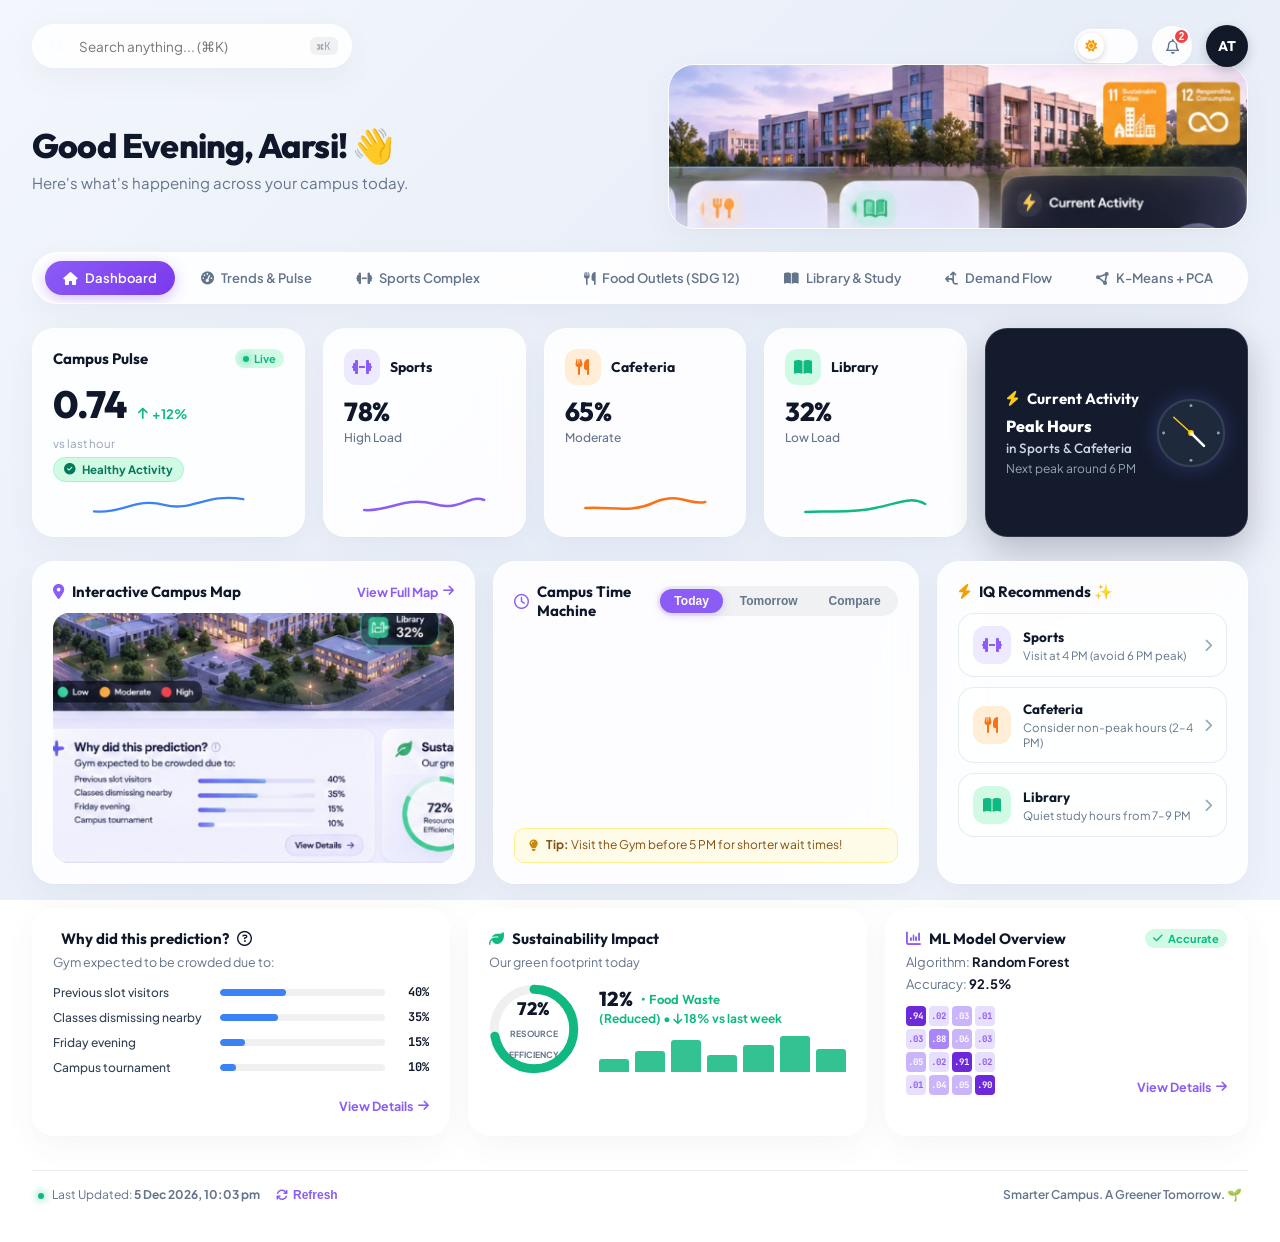
==== commit 102cd6aa: "Fix JavaScript parse syntax error in dynamic greeting and increment cache buster to v6.0" ====
--- a/web/index.html
+++ b/web/index.html
@@ -9,7 +9,7 @@
   <link href="https://fonts.googleapis.com/css2?family=JetBrains+Mono:wght@400;500;600;700&family=Outfit:wght@400;500;600;700;800;900&family=Plus+Jakarta+Sans:wght@300;400;500;600;700;800&display=swap" rel="stylesheet">
   <link rel="stylesheet" href="https://cdnjs.cloudflare.com/ajax/libs/font-awesome/6.4.0/css/all.min.css">
   <script src="js/chart.umd.min.js"></script>
-  <link rel="stylesheet" href="css/style.css">
+  <link rel="stylesheet" href="css/style.css?v=6.0">
 </head>
 <body>
 
@@ -1517,7 +1517,7 @@
     </div>
   </div>
 
-  <script src="js/charts.js?v=5.0"></script>
-  <script src="js/app.js?v=5.0"></script>
+  <script src="js/charts.js?v=6.0"></script>
+  <script src="js/app.js?v=6.0"></script>
 </body>
 </html>
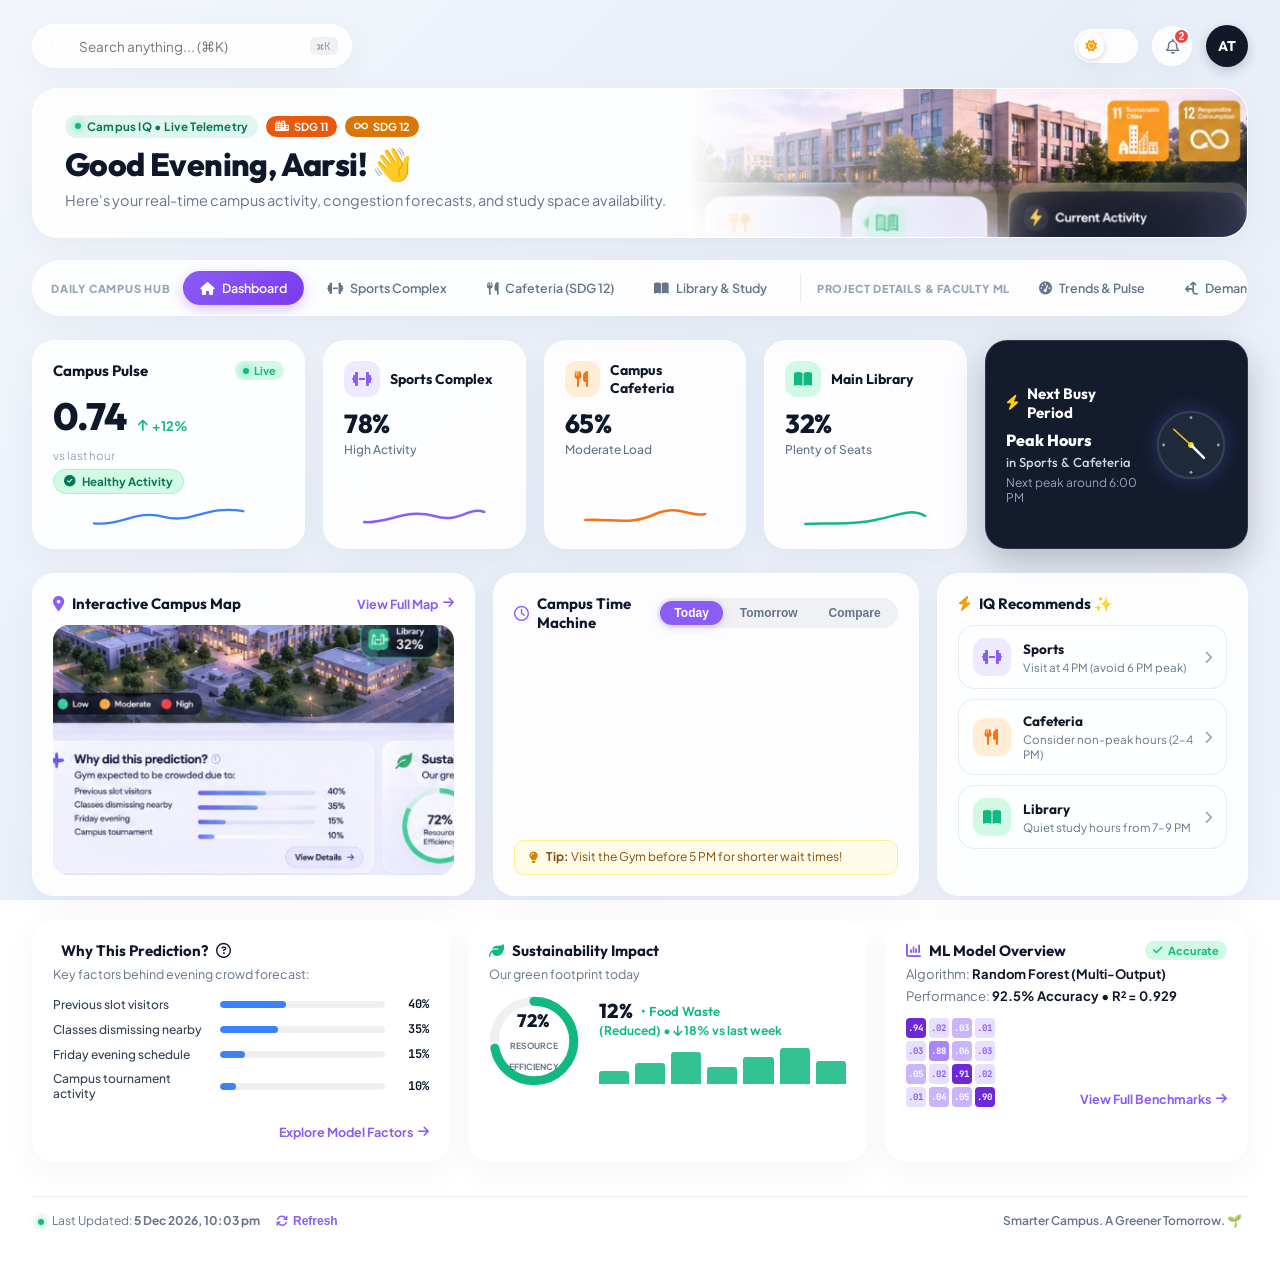
==== commit efd28661: "Refine Campus IQ UI/UX layout, improve readability and spacing, categorize navigation, and add port " ====
--- a/web/index.html
+++ b/web/index.html
@@ -9,7 +9,7 @@
   <link href="https://fonts.googleapis.com/css2?family=JetBrains+Mono:wght@400;500;600;700&family=Outfit:wght@400;500;600;700;800;900&family=Plus+Jakarta+Sans:wght@300;400;500;600;700;800&display=swap" rel="stylesheet">
   <link rel="stylesheet" href="https://cdnjs.cloudflare.com/ajax/libs/font-awesome/6.4.0/css/all.min.css">
   <script src="js/chart.umd.min.js"></script>
-  <link rel="stylesheet" href="css/style.css?v=6.0">
+  <link rel="stylesheet" href="css/style.css?v=7.0">
 </head>
 <body>
 
@@ -49,51 +49,71 @@
        ============================================================================== -->
   <section class="hero-greeting-container">
     <div class="greeting-text-wrap">
+      <div class="greeting-badge-row">
+        <span class="live-status-chip">
+          <span class="live-dot-pulsing"></span> Campus IQ &bull; Live Telemetry
+        </span>
+        <span class="sdg-mini-chip sdg-11-chip" title="Aligned with UN SDG 11: Sustainable Cities & Communities">
+          <i class="fa-solid fa-city"></i> SDG 11
+        </span>
+        <span class="sdg-mini-chip sdg-12-chip" title="Aligned with UN SDG 12: Responsible Consumption & Waste Reduction">
+          <i class="fa-solid fa-infinity"></i> SDG 12
+        </span>
+      </div>
       <h1 id="greeting-title">Good Evening, Aarsi! 👋</h1>
-      <p>Here's what's happening across your campus today.</p>
-    </div>
-
-    <!-- Campus Panorama Illustration & SDG Badges -->
+      <p class="greeting-sub">Here's your real-time campus activity, congestion forecasts, and study space availability.</p>
+    </div>
+
+    <!-- Campus Panorama Illustration with Smooth Contrast Mask -->
     <div class="campus-panorama-box">
       <img src="images/building_clean.png" alt="Campus Architecture" class="campus-panorama-bg">
+      <div class="panorama-gradient-overlay"></div>
     </div>
   </section>
 
-
   <!-- ==============================================================================
-       MULTI-FEATURE NAVIGATION BAR (ALL 9 MODULES + DASHBOARD)
+       MULTI-FEATURE NAVIGATION BAR (CORE CAMPUS HUB & PROJECT DETAILS)
        ============================================================================== -->
-  <nav class="feature-nav-bar">
-    <button class="feature-nav-pill active" data-tab="tab-dashboard" title="Luminous Campus Overview Dashboard">
-      <i class="fa-solid fa-house"></i> Dashboard
-    </button>
-    <button class="feature-nav-pill" data-tab="tab-overview" title="Campus Pulse & Multi-Facility Demand Trends">
-      <i class="fa-solid fa-gauge-high"></i> Trends & Pulse
-    </button>
-    <button class="feature-nav-pill" data-tab="tab-sports" title="Sports Complex Overcrowding Intelligence">
-      <i class="fa-solid fa-dumbbell"></i> Sports Complex <span class="nav-mini-badge">Core ML</span>
-    </button>
-    <button class="feature-nav-pill" data-tab="tab-food" title="Cafeteria & Dining Hall Waste Prevention (SDG 12)">
-      <i class="fa-solid fa-utensils"></i> Food Outlets (SDG 12)
-    </button>
-    <button class="feature-nav-pill" data-tab="tab-library" title="Library Study Space Availability & Exam Crunch">
-      <i class="fa-solid fa-book-open"></i> Library & Study
-    </button>
-    <button class="feature-nav-pill" data-tab="tab-flow" title="Cross-Facility Demand Flow & Dynamics">
-      <i class="fa-solid fa-arrows-split-up-and-left"></i> Demand Flow
-    </button>
-    <button class="feature-nav-pill" data-tab="tab-clustering" title="K-Means Routine Clustering & 2D PCA">
-      <i class="fa-solid fa-circle-nodes"></i> K-Means + PCA
-    </button>
-    <button class="feature-nav-pill" data-tab="tab-statistics" title="Hypothesis Testing, Welch t-tests & Statistical EDA">
-      <i class="fa-solid fa-chart-line"></i> Statistical EDA
-    </button>
-    <button class="feature-nav-pill" data-tab="tab-models" title="Classical Machine Learning Benchmarks & MDI Importance">
-      <i class="fa-solid fa-brain"></i> ML Benchmarks
-    </button>
-    <button class="feature-nav-pill" data-tab="tab-data" title="Excel Ingestion, Data Pipeline & Raw Logs">
-      <i class="fa-solid fa-database"></i> Dataset & Excel
-    </button>
+  <nav class="feature-nav-bar" aria-label="Campus IQ Navigation">
+    <div class="nav-group-section">
+      <span class="nav-group-label">Daily Campus Hub</span>
+      <button class="feature-nav-pill active" data-tab="tab-dashboard" title="Main Visual Overview Dashboard">
+        <i class="fa-solid fa-house"></i> Dashboard
+      </button>
+      <button class="feature-nav-pill" data-tab="tab-sports" title="Sports Complex Overcrowding Intelligence">
+        <i class="fa-solid fa-dumbbell"></i> Sports Complex
+      </button>
+      <button class="feature-nav-pill" data-tab="tab-food" title="Cafeteria & Dining Hall Waste Prevention (SDG 12)">
+        <i class="fa-solid fa-utensils"></i> Cafeteria (SDG 12)
+      </button>
+      <button class="feature-nav-pill" data-tab="tab-library" title="Library Study Space Availability & Quiet Hours">
+        <i class="fa-solid fa-book-open"></i> Library & Study
+      </button>
+    </div>
+
+    <div class="nav-divider"></div>
+
+    <div class="nav-group-section">
+      <span class="nav-group-label">Project Details & Faculty ML</span>
+      <button class="feature-nav-pill" data-tab="tab-overview" title="Campus Pulse & Multi-Facility Demand Trends">
+        <i class="fa-solid fa-gauge-high"></i> Trends & Pulse
+      </button>
+      <button class="feature-nav-pill" data-tab="tab-flow" title="Cross-Facility Demand Flow & Transitions">
+        <i class="fa-solid fa-arrows-split-up-and-left"></i> Demand Flow
+      </button>
+      <button class="feature-nav-pill" data-tab="tab-clustering" title="K-Means Routine Clustering & 2D PCA">
+        <i class="fa-solid fa-circle-nodes"></i> Clusters & PCA
+      </button>
+      <button class="feature-nav-pill" data-tab="tab-statistics" title="Hypothesis Testing, Welch t-tests & Statistical EDA">
+        <i class="fa-solid fa-chart-line"></i> Statistical EDA
+      </button>
+      <button class="feature-nav-pill" data-tab="tab-models" title="Classical Machine Learning Benchmarks & MDI Importance">
+        <i class="fa-solid fa-brain"></i> ML Benchmarks
+      </button>
+      <button class="feature-nav-pill" data-tab="tab-data" title="Excel Ingestion, Data Pipeline & Raw Logs">
+        <i class="fa-solid fa-database"></i> Dataset & Pipeline
+      </button>
+    </div>
   </nav>
 
   <!-- Main Viewport for Tab Panes -->
@@ -147,10 +167,10 @@
           <div class="facility-icon-circle icon-purple">
             <i class="fa-solid fa-dumbbell"></i>
           </div>
-          <span class="facility-name">Sports</span>
+          <span class="facility-name">Sports Complex</span>
         </div>
         <div class="facility-main-val" id="card-sports-val">78%</div>
-        <div class="facility-load-text" id="card-sports-status">High Load</div>
+        <div class="facility-load-text" id="card-sports-status">High Activity</div>
       </div>
       <!-- Purple Sparkline Wave -->
       <svg class="sparkline-svg" viewBox="0 0 120 28" fill="none">
@@ -165,10 +185,10 @@
           <div class="facility-icon-circle icon-orange">
             <i class="fa-solid fa-utensils"></i>
           </div>
-          <span class="facility-name">Cafeteria</span>
+          <span class="facility-name">Campus Cafeteria</span>
         </div>
         <div class="facility-main-val" id="card-food-val">65%</div>
-        <div class="facility-load-text" id="card-food-status">Moderate</div>
+        <div class="facility-load-text" id="card-food-status">Moderate Load</div>
       </div>
       <!-- Orange Sparkline Wave -->
       <svg class="sparkline-svg" viewBox="0 0 120 28" fill="none">
@@ -183,10 +203,10 @@
           <div class="facility-icon-circle icon-green">
             <i class="fa-solid fa-book-open"></i>
           </div>
-          <span class="facility-name">Library</span>
+          <span class="facility-name">Main Library</span>
         </div>
         <div class="facility-main-val" id="card-lib-val">32%</div>
-        <div class="facility-load-text" id="card-lib-status">Low Load</div>
+        <div class="facility-load-text" id="card-lib-status">Plenty of Seats</div>
       </div>
       <!-- Green Sparkline Wave -->
       <svg class="sparkline-svg" viewBox="0 0 120 28" fill="none">
@@ -194,12 +214,12 @@
       </svg>
     </div>
 
-    <!-- Card 5: Current Activity (Dark Navy) -->
+    <!-- Card 5: Next Busy Period (Dark Navy) -->
     <div class="glass-card dark-activity-card">
       <div class="activity-info-side">
-        <span class="card-title-sm"><i class="fa-solid fa-bolt"></i> Current Activity</span>
-        <div class="activity-headline">Peak Hours<br><span style="font-weight: 500; font-size: 13.5px; color: #cbd5e1;">in Sports & Cafeteria</span></div>
-        <div class="activity-next-peak">Next peak around 6 PM</div>
+        <span class="card-title-sm"><i class="fa-solid fa-bolt" style="color: #facc15;"></i> Next Busy Period</span>
+        <div class="activity-headline">Peak Hours<br><span style="font-weight: 500; font-size: 13px; color: #cbd5e1;">in Sports & Cafeteria</span></div>
+        <div class="activity-next-peak">Next peak around 6:00 PM</div>
       </div>
       <div class="clock-graphic-side">
         <!-- Elegant Animated Analog Clock Graphic -->
@@ -325,13 +345,13 @@
        ============================================================================== -->
   <section class="row-bottom-cards">
 
-    <!-- Card 9: Why did this prediction? -->
+    <!-- Card 9: Why This Prediction? -->
     <div class="glass-card prediction-why-card">
       <div>
         <div class="card-header-flex">
-          <span class="card-title-sm"><i class="fa-solid fa-sparkles" style="color: var(--blue-main);"></i> Why did this prediction? <i class="fa-regular fa-circle-question text-dim" title="Instance-level classical ML factor attribution"></i></span>
-        </div>
-        <div class="factor-sub-note">Gym expected to be crowded due to:</div>
+          <span class="card-title-sm"><i class="fa-solid fa-sparkles" style="color: var(--blue-main);"></i> Why This Prediction? <i class="fa-regular fa-circle-question text-dim" title="Classical ML Feature Importance & Instance Factor Attribution"></i></span>
+        </div>
+        <div class="factor-sub-note">Key factors behind evening crowd forecast:</div>
 
         <!-- Factor 1 -->
         <div class="factor-bar-row">
@@ -353,7 +373,7 @@
 
         <!-- Factor 3 -->
         <div class="factor-bar-row">
-          <span class="factor-label">Friday evening</span>
+          <span class="factor-label">Friday evening schedule</span>
           <div class="factor-progress-track">
             <div class="factor-progress-fill" style="width: 15%;"></div>
           </div>
@@ -362,7 +382,7 @@
 
         <!-- Factor 4 -->
         <div class="factor-bar-row">
-          <span class="factor-label">Campus tournament</span>
+          <span class="factor-label">Campus tournament activity</span>
           <div class="factor-progress-track">
             <div class="factor-progress-fill" style="width: 10%;"></div>
           </div>
@@ -372,7 +392,7 @@
 
       <div style="text-align: right; margin-top: 10px;">
         <button class="card-action-link" onclick="switchTab('tab-sports')">
-          View Details <i class="fa-solid fa-arrow-right"></i>
+          Explore Model Factors <i class="fa-solid fa-arrow-right"></i>
         </button>
       </div>
     </div>
@@ -432,8 +452,8 @@
           </span>
         </div>
 
-        <div class="model-meta-line">Algorithm: <strong>Random Forest</strong></div>
-        <div class="model-meta-line">Accuracy: <strong>92.5%</strong></div>
+        <div class="model-meta-line">Algorithm: <strong>Random Forest (Multi-Output)</strong></div>
+        <div class="model-meta-line">Performance: <strong>92.5% Accuracy &bull; R² = 0.929</strong></div>
 
         <div class="model-grid-and-btn">
           <!-- 4x4 Confusion Matrix Heatmap Blocks -->
@@ -460,7 +480,7 @@
           </div>
 
           <button class="card-action-link" onclick="switchTab('tab-models')">
-            View Details <i class="fa-solid fa-arrow-right"></i>
+            View Full Benchmarks <i class="fa-solid fa-arrow-right"></i>
           </button>
         </div>
       </div>
@@ -1517,7 +1537,7 @@
     </div>
   </div>
 
-  <script src="js/charts.js?v=6.0"></script>
-  <script src="js/app.js?v=6.0"></script>
+  <script src="js/charts.js?v=7.0"></script>
+  <script src="js/app.js?v=7.0"></script>
 </body>
 </html>
--- a/web/css/style.css
+++ b/web/css/style.css
@@ -272,52 +272,112 @@
   display: flex;
   justify-content: space-between;
   align-items: center;
-  margin-bottom: 24px;
+  margin-bottom: 22px;
   position: relative;
-  min-height: 140px;
+  min-height: 150px;
+  background: var(--bg-card);
+  backdrop-filter: blur(16px);
+  -webkit-backdrop-filter: blur(16px);
+  border: 1px solid var(--border-card);
+  border-radius: var(--radius-xl);
+  box-shadow: var(--shadow-card);
+  padding: 24px 32px;
+  overflow: hidden;
 }
 
 .greeting-text-wrap {
-  z-index: 2;
-}
+  position: relative;
+  z-index: 5;
+  max-width: 58%;
+  display: flex;
+  flex-direction: column;
+  gap: 8px;
+}
+
+.greeting-badge-row {
+  display: flex;
+  align-items: center;
+  gap: 8px;
+  flex-wrap: wrap;
+}
+
+.live-status-chip {
+  display: inline-flex;
+  align-items: center;
+  gap: 6px;
+  padding: 4px 10px;
+  border-radius: var(--radius-pill);
+  background: rgba(16, 185, 129, 0.12);
+  color: var(--green-dark);
+  font-size: 11.5px;
+  font-weight: 700;
+  letter-spacing: 0.2px;
+}
+
+body.dark-mode .live-status-chip {
+  background: rgba(16, 185, 129, 0.2);
+  color: #34d399;
+}
+
+.sdg-mini-chip {
+  display: inline-flex;
+  align-items: center;
+  gap: 5px;
+  padding: 4px 9px;
+  border-radius: var(--radius-pill);
+  font-size: 11px;
+  font-weight: 700;
+  color: #fff;
+}
+.sdg-11-chip { background: #ea580c; }
+.sdg-12-chip { background: #d97706; }
 
 .greeting-text-wrap h1 {
   font-family: 'Outfit', sans-serif;
-  font-size: 34px;
+  font-size: 32px;
   font-weight: 800;
   color: var(--text-title);
-  letter-spacing: -0.8px;
-  margin-bottom: 6px;
-  display: flex;
-  align-items: center;
-  gap: 10px;
-}
-
-.greeting-text-wrap p {
-  font-size: 15px;
+  letter-spacing: -0.6px;
+  line-height: 1.15;
+  margin: 0;
+}
+
+.greeting-sub {
+  font-size: 14.5px;
   color: var(--text-muted);
   font-weight: 400;
-}
-
-/* Panoramic Campus Illustration & SDG Badges */
+  line-height: 1.45;
+  margin: 0;
+}
+
 .campus-panorama-box {
   position: absolute;
   right: 0;
-  top: -24px;
-  width: 580px;
-  height: 165px;
-  border-radius: var(--radius-xl);
+  top: 0;
+  bottom: 0;
+  width: 50%;
+  max-width: 560px;
   overflow: hidden;
-  box-shadow: var(--shadow-card);
-  border: 1px solid var(--border-card);
   z-index: 1;
+  pointer-events: none;
 }
 
 .campus-panorama-bg {
   width: 100%;
   height: 100%;
   object-fit: cover;
+  object-position: center right;
   display: block;
+}
+
+.panorama-gradient-overlay {
+  position: absolute;
+  inset: 0;
+  background: linear-gradient(to right, var(--bg-card-solid) 0%, rgba(255, 255, 255, 0.45) 25%, transparent 65%);
+}
+
+body.dark-mode .panorama-gradient-overlay {
+  background: linear-gradient(to right, var(--bg-card-solid) 0%, rgba(22, 30, 49, 0.6) 25%, transparent 65%);
 }
 
 /* SDG Badge Cards (Top Right corner) */
@@ -1326,43 +1386,102 @@
   background: rgba(0, 0, 0, 0.02);
 }
 
-/* Responsive Breakpoints */
-@media (max-width: 1200px) {
+/* Responsive Breakpoints & Fluid Grid Alignment */
+@media (max-width: 1250px) {
   .row-status-cards {
-    grid-template-columns: repeat(2, 1fr);
+    grid-template-columns: repeat(3, 1fr);
+  }
+  .pulse-hero-card {
+    grid-column: span 1;
+  }
+  .dark-activity-card {
+    grid-column: span 2;
+  }
+  .row-main-content {
+    grid-template-columns: 1fr 1fr;
+  }
+  .iq-recommends-card {
+    grid-column: span 2;
+  }
+  .row-bottom-cards {
+    grid-template-columns: 1fr 1fr;
+  }
+  .model-overview-card {
+    grid-column: span 2;
+  }
+}
+
+@media (max-width: 900px) {
+  body {
+    padding: 16px 20px;
+  }
+  .hero-greeting-container {
+    flex-direction: column;
+    align-items: flex-start;
+    padding: 22px 24px;
+    min-height: auto;
+  }
+  .greeting-text-wrap {
+    max-width: 100%;
+    margin-bottom: 16px;
+  }
+  .campus-panorama-box {
+    position: relative;
+    width: 100%;
+    max-width: 100%;
+    height: 140px;
+    border-radius: var(--radius-md);
+  }
+  .row-status-cards {
+    grid-template-columns: 1fr 1fr;
+  }
+  .pulse-hero-card {
+    grid-column: span 2;
+  }
+  .dark-activity-card {
+    grid-column: span 2;
   }
   .row-main-content {
     grid-template-columns: 1fr;
   }
+  .iq-recommends-card {
+    grid-column: span 1;
+  }
   .row-bottom-cards {
     grid-template-columns: 1fr;
   }
-}
-
-@media (max-width: 768px) {
+  .model-overview-card {
+    grid-column: span 1;
+  }
+  .grid-2, .grid-3 {
+    grid-template-columns: 1fr;
+  }
+}
+
+@media (max-width: 600px) {
   body {
-    padding: 16px;
+    padding: 12px;
   }
   .top-navbar {
     flex-direction: column;
     align-items: stretch;
-    gap: 14px;
+    gap: 12px;
   }
   .search-pill-box {
     width: 100%;
   }
-  .hero-greeting-container {
-    flex-direction: column;
-    align-items: flex-start;
-  }
-  .campus-panorama-box {
-    position: relative;
-    width: 100%;
-    margin-top: 16px;
-    top: 0;
+  .top-nav-right {
+    justify-content: flex-end;
   }
   .row-status-cards {
     grid-template-columns: 1fr;
+  }
+  .pulse-hero-card, .dark-activity-card {
+    grid-column: span 1;
+  }
+  .feature-nav-bar {
+    padding: 8px 12px;
+    gap: 8px;
   }
 }
 
@@ -1398,9 +1517,9 @@
 .feature-nav-bar {
   display: flex;
   align-items: center;
-  gap: 8px;
+  gap: 12px;
   overflow-x: auto;
-  padding: 8px 12px;
+  padding: 10px 18px;
   margin-bottom: 24px;
   background: var(--bg-card);
   backdrop-filter: blur(16px);
@@ -1409,27 +1528,61 @@
   border-radius: var(--radius-pill);
   box-shadow: var(--shadow-card);
   white-space: nowrap;
-  scrollbar-width: none;
+  scrollbar-width: thin;
+  scrollbar-color: rgba(139, 92, 246, 0.25) transparent;
   position: relative;
   z-index: 20;
 }
 
 .feature-nav-bar::-webkit-scrollbar {
-  display: none;
+  height: 4px;
+}
+
+.feature-nav-bar::-webkit-scrollbar-track {
+  background: transparent;
+}
+
+.feature-nav-bar::-webkit-scrollbar-thumb {
+  background: rgba(139, 92, 246, 0.25);
+  border-radius: 4px;
+}
+
+.nav-group-section {
+  display: flex;
+  align-items: center;
+  gap: 6px;
+}
+
+.nav-group-label {
+  font-size: 11px;
+  font-weight: 800;
+  text-transform: uppercase;
+  letter-spacing: 0.8px;
+  color: var(--text-dim);
+  margin-right: 6px;
+  user-select: none;
+}
+
+.nav-divider {
+  width: 1px;
+  height: 28px;
+  background: var(--border-subtle);
+  margin: 0 4px;
+  flex-shrink: 0;
 }
 
 .feature-nav-pill {
   display: inline-flex;
   align-items: center;
   gap: 7px;
-  padding: 9px 18px;
+  padding: 8px 16px;
   border-radius: var(--radius-pill);
-  font-size: 13px;
+  font-size: 12.5px;
   font-weight: 600;
   font-family: 'Plus Jakarta Sans', sans-serif;
   color: var(--text-muted);
   background: transparent;
-  border: none;
+  border: 1px solid transparent;
   cursor: pointer;
   transition: var(--transition);
 }
@@ -1442,11 +1595,13 @@
 .feature-nav-pill:hover {
   color: var(--text-title);
   background: rgba(139, 92, 246, 0.08);
+  border-color: rgba(139, 92, 246, 0.15);
 }
 
 .feature-nav-pill.active {
   background: linear-gradient(135deg, var(--purple-main), #7c3aed);
   color: #ffffff;
+  border-color: transparent;
   box-shadow: 0 4px 14px rgba(139, 92, 246, 0.35);
 }
 
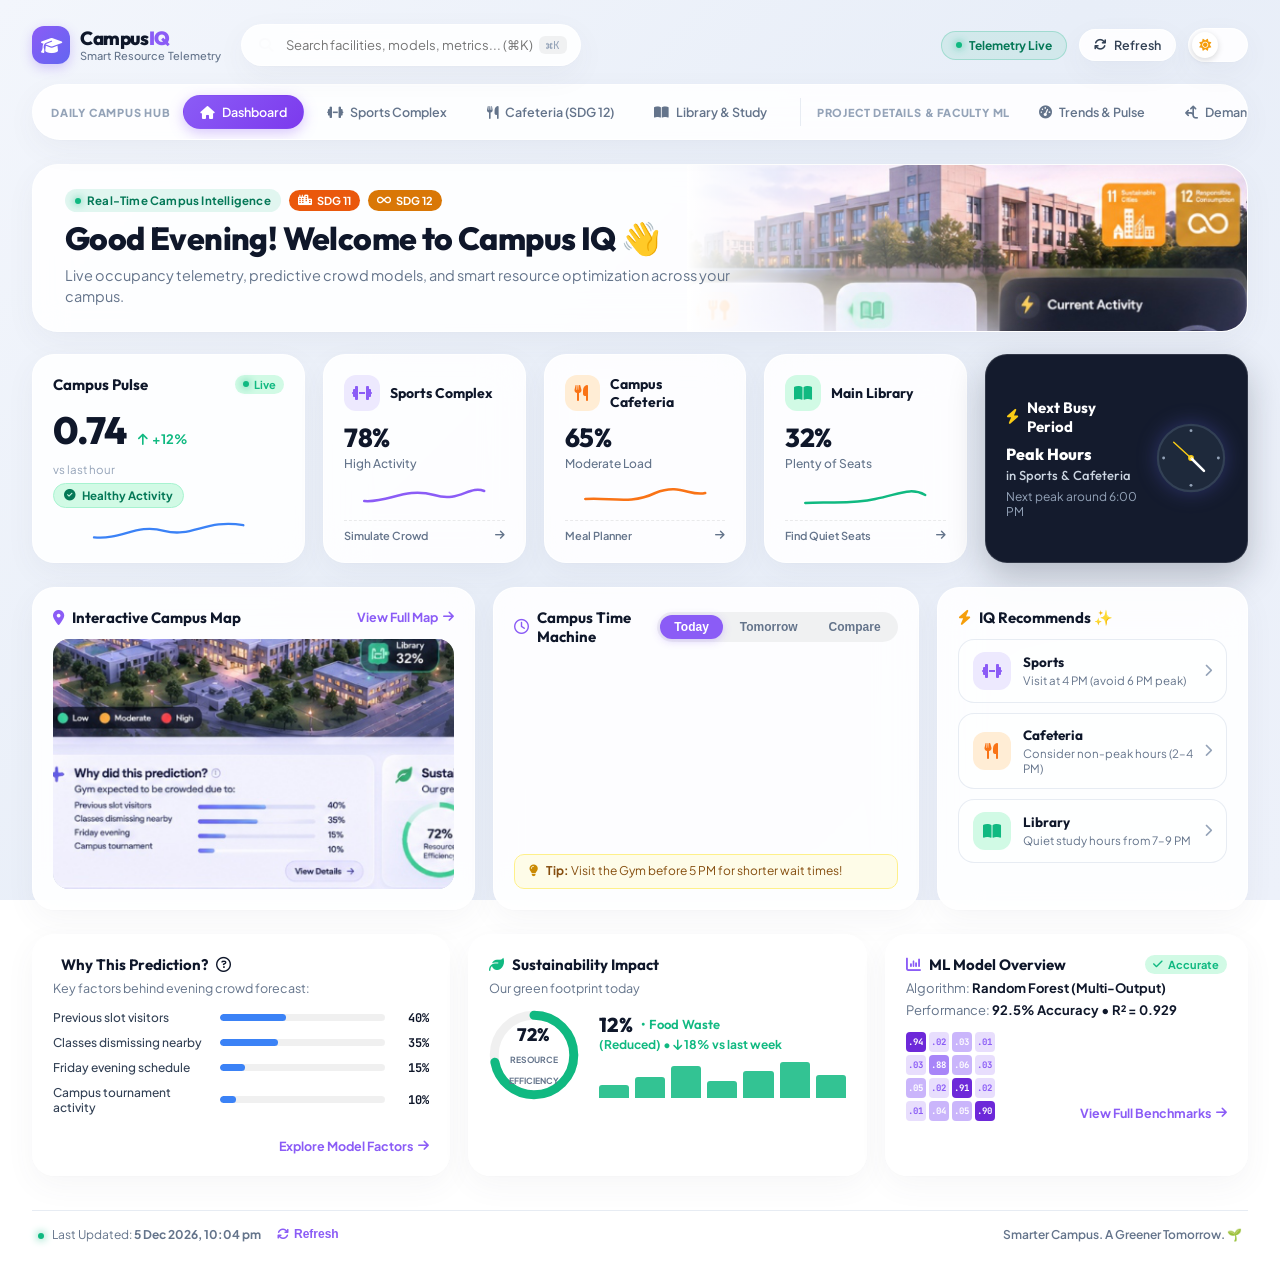
==== commit a42e9a68: "Remove sign-in/user avatar, remove hardcoded user greeting, add CampusIQ brand logo, breadcrumb navi" ====
--- a/web/index.html
+++ b/web/index.html
@@ -9,67 +9,55 @@
   <link href="https://fonts.googleapis.com/css2?family=JetBrains+Mono:wght@400;500;600;700&family=Outfit:wght@400;500;600;700;800;900&family=Plus+Jakarta+Sans:wght@300;400;500;600;700;800&display=swap" rel="stylesheet">
   <link rel="stylesheet" href="https://cdnjs.cloudflare.com/ajax/libs/font-awesome/6.4.0/css/all.min.css">
   <script src="js/chart.umd.min.js"></script>
-  <link rel="stylesheet" href="css/style.css?v=7.0">
+  <link rel="stylesheet" href="css/style.css?v=8.0">
 </head>
 <body>
 
   <!-- ==============================================================================
-       1. TOP NAVBAR (SEARCH & CONTROLS)
+       1. TOP NAVBAR (SEARCH & BRAND CONTROLS - NO LOGIN/SIGNUP NEEDED)
        ============================================================================== -->
   <header class="top-navbar">
-    <div class="search-pill-box">
-      <i class="fa-solid fa-magnifying-glass"></i>
-      <input type="text" class="search-pill-input" id="global-search-input" placeholder="Search anything... (⌘K)">
-      <span class="search-shortcut-badge">⌘K</span>
+    <div class="top-nav-left">
+      <!-- Portal Brand Logo & Title -->
+      <div class="top-nav-brand" onclick="switchTab('tab-dashboard')" title="Campus IQ Home Dashboard">
+        <div class="brand-icon-box">
+          <i class="fa-solid fa-graduation-cap"></i>
+        </div>
+        <div class="brand-text">
+          <span class="brand-title">Campus<strong>IQ</strong></span>
+          <span class="brand-subtitle">Smart Resource Telemetry</span>
+        </div>
+      </div>
+
+      <!-- Global Search Pill -->
+      <div class="search-pill-box">
+        <i class="fa-solid fa-magnifying-glass"></i>
+        <input type="text" class="search-pill-input" id="global-search-input" placeholder="Search facilities, models, metrics... (⌘K)">
+        <span class="search-shortcut-badge">⌘K</span>
+      </div>
     </div>
 
     <div class="top-nav-right">
+      <!-- Live Telemetry Status Pill -->
+      <div class="nav-status-chip" title="Real-time campus telemetry stream active">
+        <span class="live-dot-pulsing"></span>
+        <span>Telemetry Live</span>
+      </div>
+
+      <!-- Quick Refresh Button -->
+      <button class="nav-refresh-btn" id="btn-header-refresh" onclick="refreshDashboardData()" title="Refresh live telemetry">
+        <i class="fa-solid fa-arrows-rotate"></i>
+        <span>Refresh</span>
+      </button>
+
       <!-- Dark/Light Theme Toggle Switch -->
       <div class="theme-toggle-pill" id="theme-toggle-btn" title="Toggle Light / Dark Mode">
         <div class="theme-toggle-slider" id="theme-toggle-slider">
           <i class="fa-solid fa-sun" id="theme-toggle-icon"></i>
         </div>
       </div>
-
-      <!-- Notification Bell with Unread Badge -->
-      <button class="notif-btn" id="btn-notifications" title="Campus Alerts (2 Unread)">
-        <i class="fa-regular fa-bell"></i>
-        <span class="notif-badge">2</span>
-      </button>
-
-      <!-- User Profile Badge (Aarsi Trivedi) -->
-      <div class="user-avatar-pill" id="btn-user-profile" title="Aarsi Trivedi — Student Dashboard">
-        AT
-      </div>
     </div>
   </header>
-
-  <!-- ==============================================================================
-       2. HERO GREETING BANNER & CAMPUS ARCHITECTURE PANORAMA
-       ============================================================================== -->
-  <section class="hero-greeting-container">
-    <div class="greeting-text-wrap">
-      <div class="greeting-badge-row">
-        <span class="live-status-chip">
-          <span class="live-dot-pulsing"></span> Campus IQ &bull; Live Telemetry
-        </span>
-        <span class="sdg-mini-chip sdg-11-chip" title="Aligned with UN SDG 11: Sustainable Cities & Communities">
-          <i class="fa-solid fa-city"></i> SDG 11
-        </span>
-        <span class="sdg-mini-chip sdg-12-chip" title="Aligned with UN SDG 12: Responsible Consumption & Waste Reduction">
-          <i class="fa-solid fa-infinity"></i> SDG 12
-        </span>
-      </div>
-      <h1 id="greeting-title">Good Evening, Aarsi! 👋</h1>
-      <p class="greeting-sub">Here's your real-time campus activity, congestion forecasts, and study space availability.</p>
-    </div>
-
-    <!-- Campus Panorama Illustration with Smooth Contrast Mask -->
-    <div class="campus-panorama-box">
-      <img src="images/building_clean.png" alt="Campus Architecture" class="campus-panorama-bg">
-      <div class="panorama-gradient-overlay"></div>
-    </div>
-  </section>
 
   <!-- ==============================================================================
        MULTI-FEATURE NAVIGATION BAR (CORE CAMPUS HUB & PROJECT DETAILS)
@@ -124,6 +112,31 @@
          ============================================================================== -->
     <section id="tab-dashboard" class="tab-pane active">
 
+      <!-- Hero Greeting Banner & Campus Architecture Panorama -->
+      <div class="hero-greeting-container">
+        <div class="greeting-text-wrap">
+          <div class="greeting-badge-row">
+            <span class="live-status-chip">
+              <span class="live-dot-pulsing"></span> Real-Time Campus Intelligence
+            </span>
+            <span class="sdg-mini-chip sdg-11-chip" title="Aligned with UN SDG 11: Sustainable Cities & Communities">
+              <i class="fa-solid fa-city"></i> SDG 11
+            </span>
+            <span class="sdg-mini-chip sdg-12-chip" title="Aligned with UN SDG 12: Responsible Consumption & Waste Reduction">
+              <i class="fa-solid fa-infinity"></i> SDG 12
+            </span>
+          </div>
+          <h1 id="greeting-title">Welcome to Campus IQ 👋</h1>
+          <p class="greeting-sub">Live occupancy telemetry, predictive crowd models, and smart resource optimization across your campus.</p>
+        </div>
+
+        <!-- Campus Panorama Illustration with Smooth Contrast Mask -->
+        <div class="campus-panorama-box">
+          <img src="images/building_clean.png" alt="Campus Architecture" class="campus-panorama-bg">
+          <div class="panorama-gradient-overlay"></div>
+        </div>
+      </div>
+
 
 
   <!-- ==============================================================================
@@ -176,6 +189,10 @@
       <svg class="sparkline-svg" viewBox="0 0 120 28" fill="none">
         <path d="M0,22 C25,24 40,8 70,16 C95,24 105,6 120,12" stroke="#8b5cf6" stroke-width="2.5" stroke-linecap="round"/>
       </svg>
+      <div class="card-hint-row">
+        <span>Simulate Crowd</span>
+        <i class="fa-solid fa-arrow-right"></i>
+      </div>
     </div>
 
     <!-- Card 3: Cafeteria -->
@@ -194,6 +211,10 @@
       <svg class="sparkline-svg" viewBox="0 0 120 28" fill="none">
         <path d="M0,20 C25,18 45,26 70,14 C95,4 105,18 120,14" stroke="#f97316" stroke-width="2.5" stroke-linecap="round"/>
       </svg>
+      <div class="card-hint-row">
+        <span>Meal Planner</span>
+        <i class="fa-solid fa-arrow-right"></i>
+      </div>
     </div>
 
     <!-- Card 4: Library -->
@@ -212,6 +233,10 @@
       <svg class="sparkline-svg" viewBox="0 0 120 28" fill="none">
         <path d="M0,24 C20,22 45,26 70,20 C95,15 105,8 120,16" stroke="#10b981" stroke-width="2.5" stroke-linecap="round"/>
       </svg>
+      <div class="card-hint-row">
+        <span>Find Quiet Seats</span>
+        <i class="fa-solid fa-arrow-right"></i>
+      </div>
     </div>
 
     <!-- Card 5: Next Busy Period (Dark Navy) -->
@@ -490,6 +515,14 @@
     </section>
 
       <section id="tab-overview" class="tab-pane">
+        <div class="tab-breadcrumb-bar">
+          <button class="btn-breadcrumb-back" onclick="switchTab('tab-dashboard')" title="Return to Overview Dashboard">
+            <i class="fa-solid fa-arrow-left"></i> Dashboard
+          </button>
+          <span class="breadcrumb-separator">/</span>
+          <span class="breadcrumb-current">Trends & Pulse</span>
+        </div>
+
         <div class="section-hero">
           <div>
             <h1>Campus Intelligence & Resource Demand Dashboard</h1>
@@ -499,11 +532,7 @@
             <span class="quote-tag">Principle</span>
             <span>Campus Activity &rarr; Demand &rarr; Risk &rarr; Recommendation</span>
           </div>
-        
-          <button class="btn-back-dashboard" onclick="switchTab('tab-dashboard')" title="Return to Main Dashboard">
-            <i class="fa-solid fa-arrow-left"></i> Dashboard
-          </button>
-</div>
+        </div>
 
         <!-- Pulse & Core Metrics Grid -->
         <div class="grid-3">
@@ -643,6 +672,14 @@
 
 
       <section id="tab-sports" class="tab-pane">
+        <div class="tab-breadcrumb-bar">
+          <button class="btn-breadcrumb-back" onclick="switchTab('tab-dashboard')" title="Return to Overview Dashboard">
+            <i class="fa-solid fa-arrow-left"></i> Dashboard
+          </button>
+          <span class="breadcrumb-separator">/</span>
+          <span class="breadcrumb-current">Sports Complex Intelligence</span>
+        </div>
+
         <div class="section-hero">
           <div>
             <h1>Sports Complex Overcrowding Intelligence</h1>
@@ -742,11 +779,7 @@
               </div>
             </div>
           </div>
-        
-          <button class="btn-back-dashboard" onclick="switchTab('tab-dashboard')" title="Return to Main Dashboard">
-            <i class="fa-solid fa-arrow-left"></i> Dashboard
-          </button>
-</div>
+        </div>
 
         <!-- Actionable Recommendations & Explainability -->
         <div class="grid-2 mt-20">
@@ -793,6 +826,14 @@
 
 
       <section id="tab-food" class="tab-pane">
+        <div class="tab-breadcrumb-bar">
+          <button class="btn-breadcrumb-back" onclick="switchTab('tab-dashboard')" title="Return to Overview Dashboard">
+            <i class="fa-solid fa-arrow-left"></i> Dashboard
+          </button>
+          <span class="breadcrumb-separator">/</span>
+          <span class="breadcrumb-current">Cafeteria Demand (SDG 12)</span>
+        </div>
+
         <div class="section-hero">
           <div>
             <h1>Food Outlets Demand Planning & Waste Prevention</h1>
@@ -884,6 +925,14 @@
 
 
       <section id="tab-library" class="tab-pane">
+        <div class="tab-breadcrumb-bar">
+          <button class="btn-breadcrumb-back" onclick="switchTab('tab-dashboard')" title="Return to Overview Dashboard">
+            <i class="fa-solid fa-arrow-left"></i> Dashboard
+          </button>
+          <span class="breadcrumb-separator">/</span>
+          <span class="breadcrumb-current">Library & Study Spaces</span>
+        </div>
+
         <div class="section-hero">
           <div>
             <h1>Library & Study Space Demand Analysis</h1>
@@ -979,6 +1028,14 @@
 
 
       <section id="tab-flow" class="tab-pane">
+        <div class="tab-breadcrumb-bar">
+          <button class="btn-breadcrumb-back" onclick="switchTab('tab-dashboard')" title="Return to Overview Dashboard">
+            <i class="fa-solid fa-arrow-left"></i> Dashboard
+          </button>
+          <span class="breadcrumb-separator">/</span>
+          <span class="breadcrumb-current">Campus Demand Flow Network</span>
+        </div>
+
         <div class="section-hero">
           <div>
             <h1>Campus Demand Flow & Interconnections</h1>
@@ -1056,6 +1113,14 @@
 
 
       <section id="tab-clustering" class="tab-pane">
+        <div class="tab-breadcrumb-bar">
+          <button class="btn-breadcrumb-back" onclick="switchTab('tab-dashboard')" title="Return to Overview Dashboard">
+            <i class="fa-solid fa-arrow-left"></i> Dashboard
+          </button>
+          <span class="breadcrumb-separator">/</span>
+          <span class="breadcrumb-current">Routine Clustering & PCA</span>
+        </div>
+
         <div class="section-hero">
           <div>
             <h1>Campus Activity Patterns (K-Means + PCA)</h1>
@@ -1088,11 +1153,7 @@
               Evaluated using Euclidean distance over standardized multi-facility features. Highest silhouette coefficient validates K=3 distinct operational regimes.
             </div>
           </div>
-        
-          <button class="btn-back-dashboard" onclick="switchTab('tab-dashboard')" title="Return to Main Dashboard">
-            <i class="fa-solid fa-arrow-left"></i> Dashboard
-          </button>
-</div>
+        </div>
 
         <!-- Qualitative Cluster Profiles -->
         <div class="card mt-20">
@@ -1109,16 +1170,20 @@
 
 
       <section id="tab-statistics" class="tab-pane">
+        <div class="tab-breadcrumb-bar">
+          <button class="btn-breadcrumb-back" onclick="switchTab('tab-dashboard')" title="Return to Overview Dashboard">
+            <i class="fa-solid fa-arrow-left"></i> Dashboard
+          </button>
+          <span class="breadcrumb-separator">/</span>
+          <span class="breadcrumb-current">Statistical Analysis & Hypothesis Tests</span>
+        </div>
+
         <div class="section-hero">
           <div>
             <h1>Exploratory Data Analysis & Statistical Testing</h1>
             <p>Rigorous descriptive statistics, IQR outlier investigation, Pearson/Spearman correlations, and formal hypothesis tests.</p>
           </div>
-        
-          <button class="btn-back-dashboard" onclick="switchTab('tab-dashboard')" title="Return to Main Dashboard">
-            <i class="fa-solid fa-arrow-left"></i> Dashboard
-          </button>
-</div>
+        </div>
 
         <!-- Descriptive Statistics Table -->
         <div class="card">
@@ -1192,6 +1257,14 @@
 
 
       <section id="tab-models" class="tab-pane">
+        <div class="tab-breadcrumb-bar">
+          <button class="btn-breadcrumb-back" onclick="switchTab('tab-dashboard')" title="Return to Overview Dashboard">
+            <i class="fa-solid fa-arrow-left"></i> Dashboard
+          </button>
+          <span class="breadcrumb-separator">/</span>
+          <span class="breadcrumb-current">ML Benchmarks</span>
+        </div>
+
         <div class="section-hero">
           <div>
             <h1>Classical Machine Learning Model Benchmarks</h1>
@@ -1247,11 +1320,7 @@
               </table>
             </div>
           </div>
-        
-          <button class="btn-back-dashboard" onclick="switchTab('tab-dashboard')" title="Return to Main Dashboard">
-            <i class="fa-solid fa-arrow-left"></i> Dashboard
-          </button>
-</div>
+        </div>
 
         <!-- Global Feature Importance -->
         <div class="card mt-20">
@@ -1268,6 +1337,14 @@
 
 
       <section id="tab-data" class="tab-pane">
+        <div class="tab-breadcrumb-bar">
+          <button class="btn-breadcrumb-back" onclick="switchTab('tab-dashboard')" title="Return to Overview Dashboard">
+            <i class="fa-solid fa-arrow-left"></i> Dashboard
+          </button>
+          <span class="breadcrumb-separator">/</span>
+          <span class="breadcrumb-current">Dataset Explorer & Pipeline</span>
+        </div>
+
         <div class="section-hero">
           <div>
             <h1>Dataset Explorer & Methodological Transparency</h1>
@@ -1284,11 +1361,7 @@
           <div>
             <strong>Section 11 Compliance Notice:</strong> Synthetic or simulated data is strictly disclosed and labeled as <code>CALIBRATED_SIMULATION_BENCHMARK</code>. Campus IQ provides the data ingestion form below to record and append real campus sensor observations.
           </div>
-        
-          <button class="btn-back-dashboard" onclick="switchTab('tab-dashboard')" title="Return to Main Dashboard">
-            <i class="fa-solid fa-arrow-left"></i> Dashboard
-          </button>
-</div>
+        </div>
 
         <!-- Excel (.xlsx) Upload & Retraining Card -->
         <div class="card mt-20">
@@ -1537,7 +1610,7 @@
     </div>
   </div>
 
-  <script src="js/charts.js?v=7.0"></script>
-  <script src="js/app.js?v=7.0"></script>
+  <script src="js/charts.js?v=8.0"></script>
+  <script src="js/app.js?v=8.0"></script>
 </body>
 </html>
--- a/web/css/style.css
+++ b/web/css/style.css
@@ -97,20 +97,84 @@
 }
 
 /* ==============================================================================
-   1. TOP NAVIGATION BAR (SEARCH & USER CONTROLS)
+   1. TOP NAVIGATION BAR (SEARCH & BRAND CONTROLS)
    ============================================================================== */
 .top-navbar {
   display: flex;
   justify-content: space-between;
   align-items: center;
-  margin-bottom: 20px;
+  margin-bottom: 18px;
   position: relative;
   z-index: 50;
+  gap: 16px;
+}
+
+.top-nav-left {
+  display: flex;
+  align-items: center;
+  gap: 20px;
+  flex: 1;
+}
+
+/* Brand Logo */
+.top-nav-brand {
+  display: flex;
+  align-items: center;
+  gap: 10px;
+  cursor: pointer;
+  user-select: none;
+  text-decoration: none;
+  transition: transform 0.2s cubic-bezier(0.16, 1, 0.3, 1);
+}
+
+.top-nav-brand:hover {
+  transform: translateY(-1px);
+}
+
+.brand-icon-box {
+  width: 38px;
+  height: 38px;
+  background: linear-gradient(135deg, var(--purple-main) 0%, #6366f1 100%);
+  color: #ffffff;
+  border-radius: 12px;
+  display: flex;
+  align-items: center;
+  justify-content: center;
+  font-size: 17px;
+  box-shadow: 0 4px 12px rgba(139, 92, 246, 0.3);
+  flex-shrink: 0;
+}
+
+.brand-text {
+  display: flex;
+  flex-direction: column;
+}
+
+.brand-title {
+  font-family: 'Outfit', sans-serif;
+  font-size: 19px;
+  font-weight: 800;
+  color: var(--text-title);
+  letter-spacing: -0.4px;
+  line-height: 1.1;
+}
+
+.brand-title strong {
+  color: var(--purple-main);
+  font-weight: 900;
+}
+
+.brand-subtitle {
+  font-size: 11px;
+  font-weight: 500;
+  color: var(--text-muted);
+  letter-spacing: 0.1px;
 }
 
 .search-pill-box {
   position: relative;
-  width: 320px;
+  width: 340px;
+  max-width: 100%;
 }
 
 .search-pill-box i {
@@ -124,13 +188,13 @@
 
 .search-pill-input {
   width: 100%;
-  height: 44px;
+  height: 42px;
   background: var(--bg-card);
   backdrop-filter: blur(16px);
   border: 1px solid var(--border-card);
   border-radius: var(--radius-pill);
-  padding: 0 20px 0 46px;
-  font-size: 13.5px;
+  padding: 0 20px 0 44px;
+  font-size: 13px;
   color: var(--text-title);
   outline: none;
   box-shadow: var(--shadow-card);
@@ -165,12 +229,60 @@
 .top-nav-right {
   display: flex;
   align-items: center;
-  gap: 14px;
+  gap: 12px;
+}
+
+/* Nav Telemetry Status Chip */
+.nav-status-chip {
+  display: inline-flex;
+  align-items: center;
+  gap: 7px;
+  padding: 6px 14px;
+  background: rgba(16, 185, 129, 0.1);
+  border: 1px solid rgba(16, 185, 129, 0.25);
+  border-radius: var(--radius-pill);
+  font-size: 12px;
+  font-weight: 700;
+  color: var(--green-dark);
+  white-space: nowrap;
+}
+
+body.dark-mode .nav-status-chip {
+  background: rgba(16, 185, 129, 0.18);
+  border-color: rgba(16, 185, 129, 0.35);
+  color: #34d399;
+}
+
+/* Nav Quick Refresh Button */
+.nav-refresh-btn {
+  display: inline-flex;
+  align-items: center;
+  gap: 7px;
+  padding: 7px 14px;
+  background: var(--bg-card);
+  backdrop-filter: blur(12px);
+  border: 1px solid var(--border-card);
+  border-radius: var(--radius-pill);
+  font-size: 12.5px;
+  font-weight: 600;
+  color: var(--text-body);
+  cursor: pointer;
+  box-shadow: var(--shadow-card);
+  transition: var(--transition);
+  font-family: inherit;
+  white-space: nowrap;
+}
+
+.nav-refresh-btn:hover {
+  background: var(--bg-card-hover);
+  color: var(--purple-main);
+  border-color: var(--purple-border);
+  transform: translateY(-1px);
 }
 
 /* Theme Toggle Pill */
 .theme-toggle-pill {
-  width: 64px;
+  width: 60px;
   height: 34px;
   background: var(--bg-card);
   border: 1px solid var(--border-card);
@@ -181,6 +293,7 @@
   cursor: pointer;
   box-shadow: var(--shadow-card);
   position: relative;
+  flex-shrink: 0;
 }
 
 .theme-toggle-slider {
@@ -198,71 +311,77 @@
 }
 
 body.dark-mode .theme-toggle-slider {
-  transform: translateX(30px);
+  transform: translateX(26px);
   background: #1e293b;
   color: #38bdf8;
 }
 
-/* Notification Button */
-.notif-btn {
-  width: 40px;
-  height: 40px;
+/* Breadcrumbs in Deep-Dive Tabs */
+.tab-breadcrumb-bar {
+  display: flex;
+  align-items: center;
+  gap: 10px;
+  margin-bottom: 14px;
+  font-size: 13px;
+}
+
+.btn-breadcrumb-back {
+  display: inline-flex;
+  align-items: center;
+  gap: 6px;
+  padding: 6px 14px;
   background: var(--bg-card);
   border: 1px solid var(--border-card);
-  border-radius: 50%;
-  display: flex;
-  align-items: center;
-  justify-content: center;
-  font-size: 15px;
+  border-radius: var(--radius-pill);
   color: var(--text-muted);
+  font-size: 12px;
+  font-weight: 600;
   cursor: pointer;
-  position: relative;
-  box-shadow: var(--shadow-card);
   transition: var(--transition);
-}
-
-.notif-btn:hover {
-  transform: scale(1.05);
+  font-family: inherit;
+}
+
+.btn-breadcrumb-back:hover {
+  background: var(--bg-card-solid);
+  color: var(--purple-main);
+  border-color: var(--purple-border);
+  transform: translateX(-2px);
+}
+
+.breadcrumb-separator {
+  color: var(--text-dim);
+  font-weight: 400;
+}
+
+.breadcrumb-current {
   color: var(--text-title);
-}
-
-.notif-badge {
-  position: absolute;
-  top: 1px;
-  right: 1px;
-  width: 17px;
-  height: 17px;
-  background: #ef4444;
-  color: #fff;
-  border-radius: 50%;
-  font-size: 10px;
-  font-weight: 800;
-  display: flex;
-  align-items: center;
-  justify-content: center;
-  border: 2px solid #fff;
-}
-
-/* User Avatar */
-.user-avatar-pill {
-  width: 42px;
-  height: 42px;
-  background: #111827;
-  color: #ffffff;
-  border-radius: 50%;
-  font-family: 'Outfit', sans-serif;
-  font-size: 14px;
-  font-weight: 700;
-  display: flex;
-  align-items: center;
-  justify-content: center;
+  font-weight: 700;
+}
+
+/* Card Hint Row for Clickable Facility Cards */
+.card-hint-row {
+  display: flex;
+  align-items: center;
+  justify-content: space-between;
+  margin-top: 10px;
+  padding-top: 8px;
+  border-top: 1px dashed rgba(0, 0, 0, 0.08);
+  font-size: 11px;
+  font-weight: 600;
+  color: var(--text-muted);
+  transition: color 0.2s;
+}
+
+body.dark-mode .card-hint-row {
+  border-top-color: rgba(255, 255, 255, 0.08);
+}
+
+.facility-metric-card {
   cursor: pointer;
-  box-shadow: 0 4px 12px rgba(17, 24, 39, 0.2);
-  transition: var(--transition);
-}
-
-.user-avatar-pill:hover {
-  transform: scale(1.06);
+}
+
+.facility-metric-card:hover .card-hint-row {
+  color: var(--purple-main);
 }
 
 /* ==============================================================================
